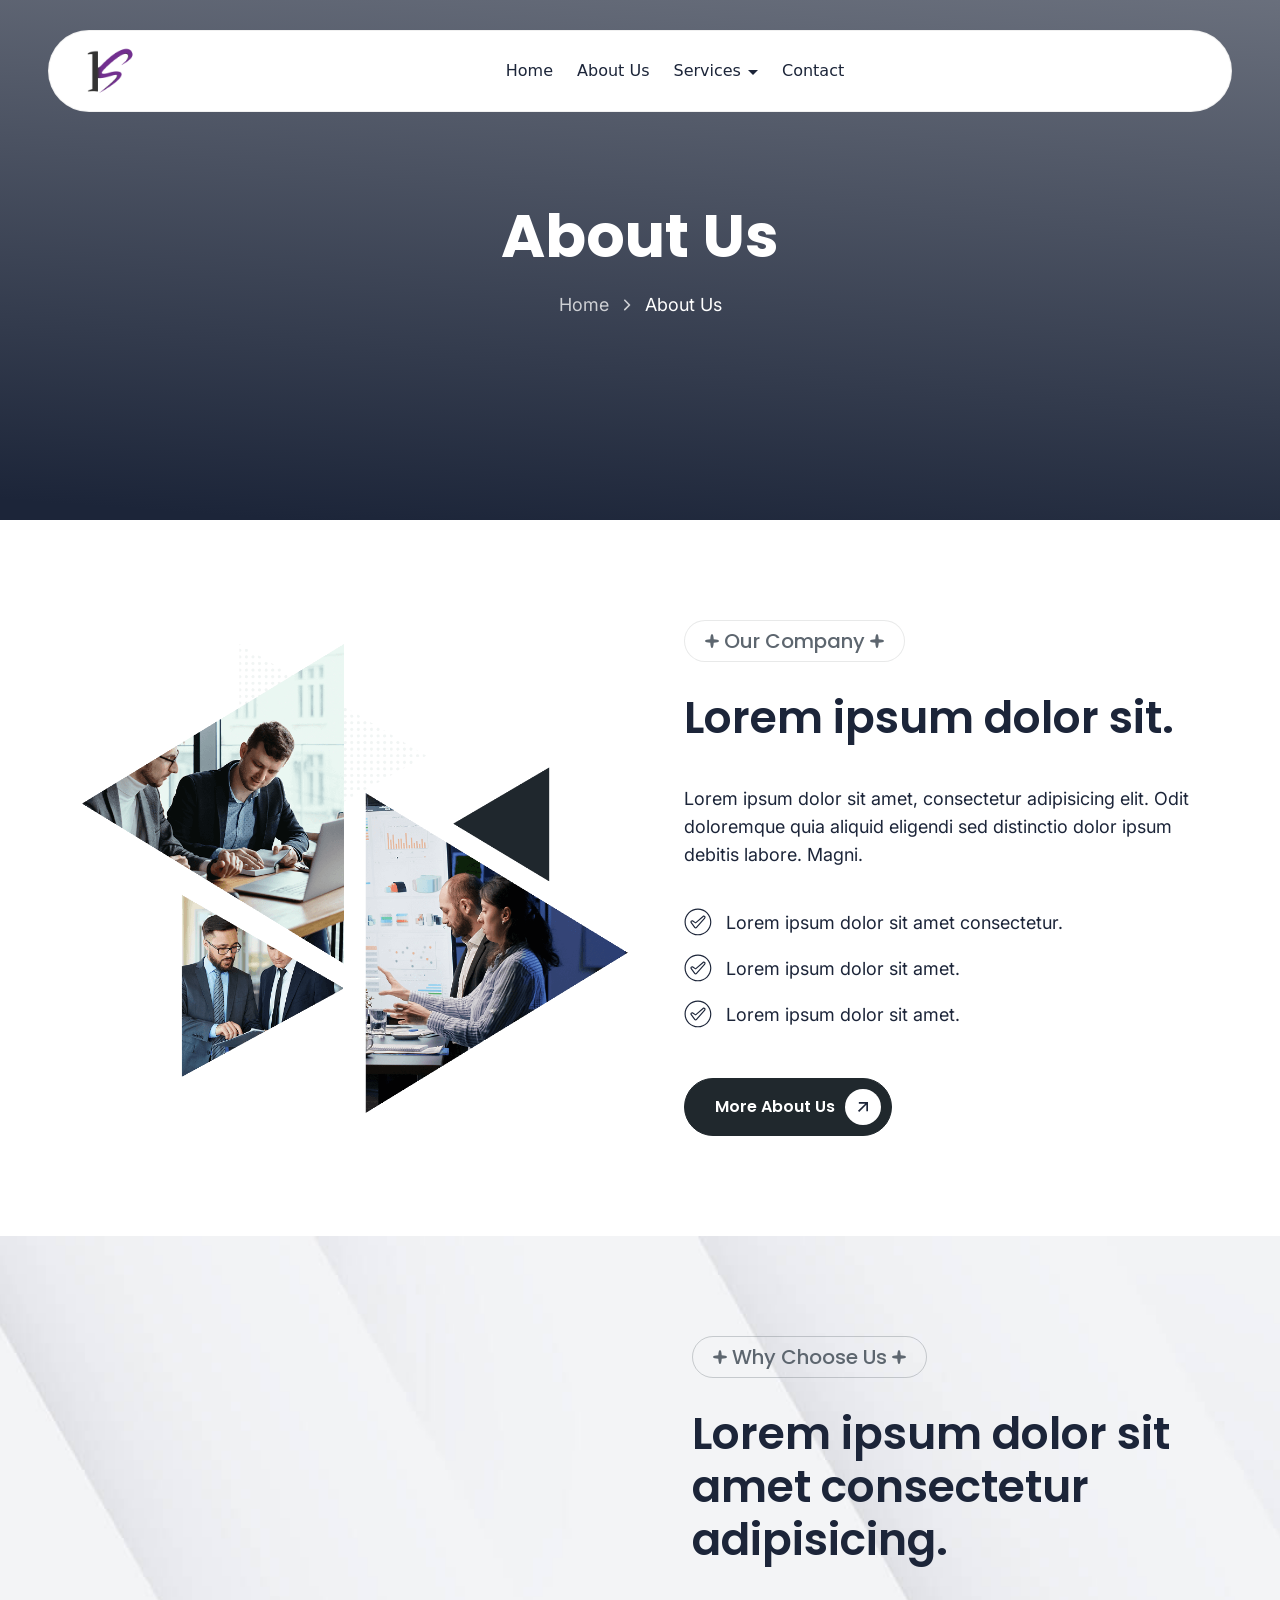
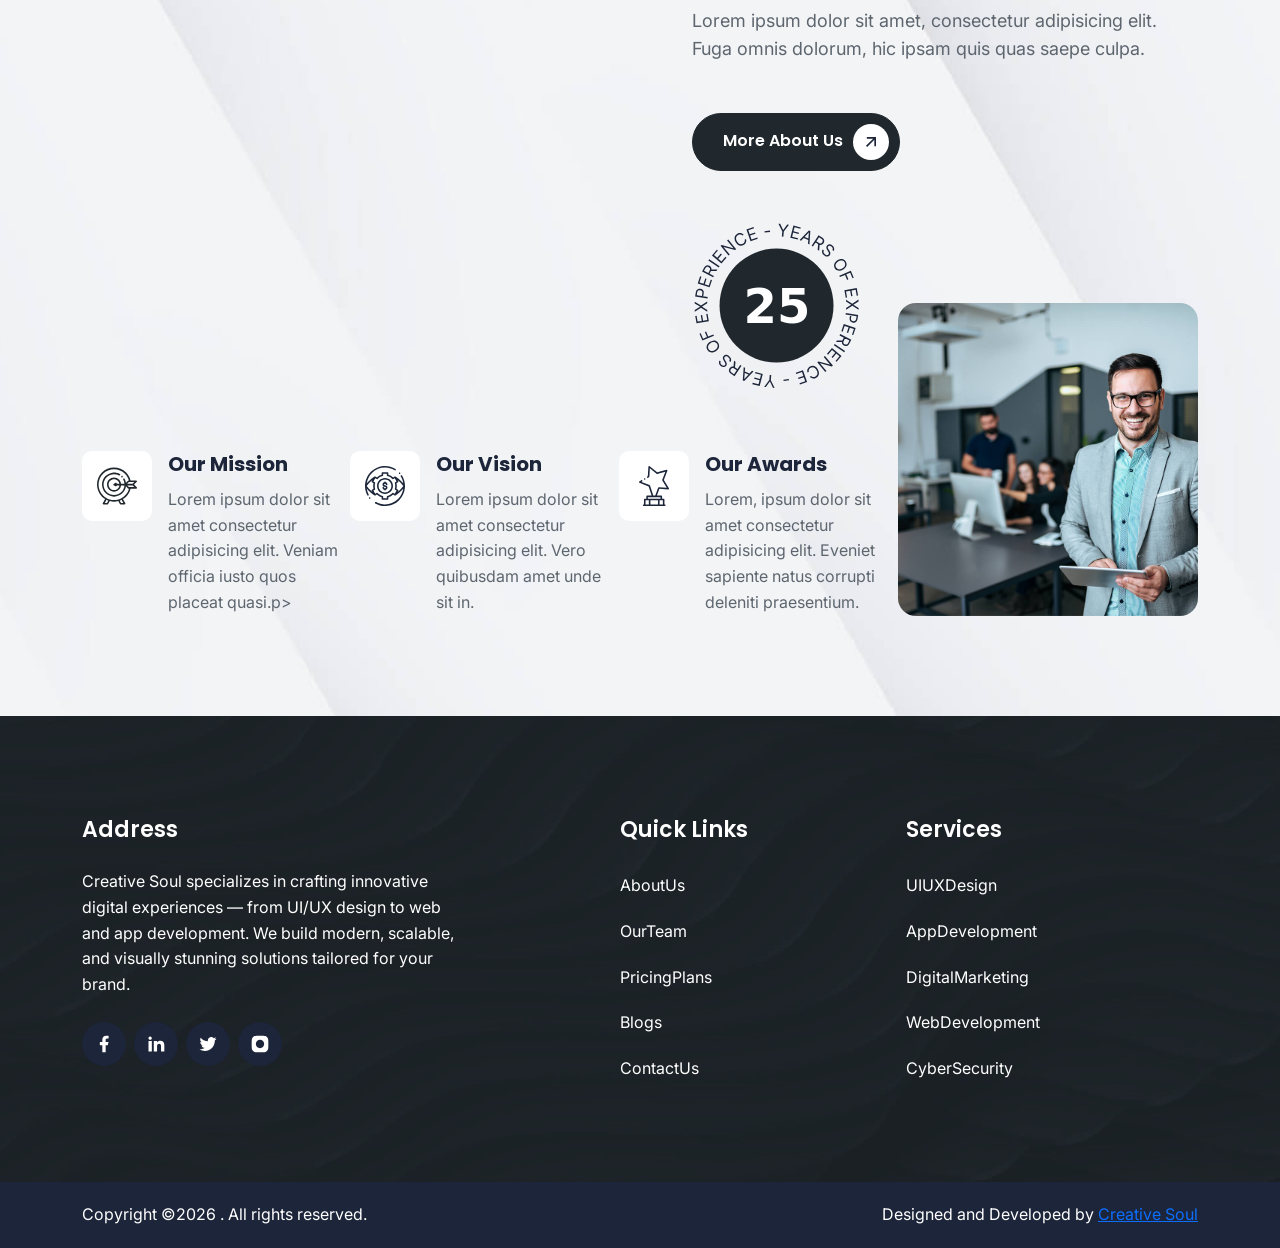
==== about.html @ 35c5e878 "first commit" ====
<!doctype html>
<html lang="en" class="no-js">
  
 <meta http-equiv="content-type" content="text/html;charset=utf-8" /> 
    <title>Consulo Creative Business Consulting Template</title>
    <link
      rel="shortcut icon"
      href="assets/img/favicon.png"
      type="image/x-icon"
    >

    <!-- meta tags -->
    <meta charset="utf-8">
     
    <meta
      name="viewport"
      content="width=device-width, initial-scale=1, shrink-to-fit=no"
   >
    

    <!-- fonts -->
    <link rel="preconnect" href="https://fonts.googleapis.com/">
    <link rel="preconnect" href="https://fonts.gstatic.com/" crossorigin>
    <link
      href="https://fonts.googleapis.com/css2?family=Inter:ital,opsz,wght@0,14..32,100..900;1,14..32,100..900&amp;family=Poppins:ital,wght@0,100;0,200;0,300;0,400;0,500;0,600;0,700;0,800;0,900;1,100;1,200;1,300;1,400;1,500;1,600;1,700;1,800;1,900&amp;display=swap"
      rel="stylesheet"
   >

    <!-- all css -->
    <link rel="stylesheet" href="assets/css/tailwind/output.css">
    <link rel="stylesheet" href="assets/css/vendor.css">
    <style>
      :root {
        /* Typography */
        --font-body--family: "Inter", sans-serif;
        --font-body--style: normal;
        --font-body--weight: 400;

        --font-heading--family: "Poppins", sans-serif;
        --font-heading--style: normal;
        --font-heading--weight: 600;

        --font-button--family: "Poppins", sans-serif;
        --font-button--style: normal;
        --font-button--weight: 600;

        /* h1-h6 */
        --font-h1--size: 60px;
        --font-h2--size: 48px;
        --font-h3--size: 36px;
        --font-h4--size: 24px;
        --font-h5--size: 20px;
        --font-h6--size: 16px;

        /* header nav */
        --font-nav-main: 16px;

        /* Colors */
        --color-background: rgba(255, 255, 255, 1);
        --color-foreground: rgba(28, 37, 57, 1);
        --color-foreground-heading: rgba(28, 37, 57, 1);
        --color-foreground-subheading: rgba(93, 102, 111, 1);
        --color-background-subheading: rgba(255, 255, 255, 0.1);
        --color-border-subheading-bg: rgba(32, 40, 45, 0.1);
        --color-primary: rgba(28, 37, 57, 1);
        --color-primary-background: rgba(28, 37, 57, 1);
        --color-primary-hover: rgba(28, 37, 57, 1);
        --color-primary-background-hover: rgba(28, 37, 57, 1);
        --color-border: rgba(255, 255, 255, 0.3);
        --color-border-hover: rgba(93, 102, 111, 0.5);
        --color-shadow: rgba(0, 0, 0, 1);
        --color-overlay: rgba(28, 37, 57, 0.6);

        /* Buttons */
        --font-button-size: 16px;
        --font-button-size-mobile: 16px;
        --style-button-height: 56px;
        --style-button-height-mobile: 48px;
        --style-button-slim-height: 52px;
        --style-button-slim-height-mobile: 40px;
        --style-cta-underline-offset: 5px;
        --style-cta-underline-thickness: 1px;

        /* Colors - Primary Button */
        --color-primary-button-text: rgba(255, 255, 255, 1);
        --color-primary-button-background: rgba(32, 40, 45, 1);
        --color-primary-button-border: rgba(32, 40, 45, 1);
        --color-primary-button-icon: rgba(28, 37, 57, 1);
        --color-primary-button-icon-background: rgba(255, 255, 255, 1);

        --color-primary-button-hover-text: rgba(32, 40, 45, 1);
        --color-primary-button-hover-background: rgb(255, 255, 255, 1);
        --color-primary-button-hover-border: rgb(32, 40, 45, 1);
        --color-primary-button-hover-icon: rgba(255, 255, 255, 1);
        --color-primary-button-hover-icon-background: rgba(28, 37, 57, 1);

        /* Colors - Secondary Button */
        --color-secondary-button-text: rgba(32, 40, 45, 1);
        --color-secondary-button-background: rgba(255, 255, 255, 1);
        --color-secondary-button-border: rgba(255, 255, 255, 1);
        --color-secondary-button-icon: rgba(255, 255, 255, 1);
        --color-secondary-button-icon-background: rgba(32, 40, 45, 1);

        --color-secondary-button-hover-text: rgba(255, 255, 255, 1);
        --color-secondary-button-hover-background: rgba(32, 40, 45, 1);
        --color-secondary-button-hover-border: rgba(32, 40, 45, 1);
        --color-secondary-button-hover-icon: rgba(28, 37, 57, 1);
        --color-secondary-button-hover-icon-background: rgba(255, 255, 255, 1);

        /* Colors - Input */
        --color-input-background: rgba(255, 255, 255, 1);
        --color-input-text: rgba(93, 102, 111, 1);
        --color-input-border: rgba(93, 102, 111, 0.2);
        --color-input-hover-background: rgba(255, 255, 255, 1);
        --color-input-hover-text: rgba(93, 102, 111, 1);
        --color-input-hover-border: rgba(93, 102, 111, 0.2);

        /* Borders */
        --style-border-width-buttons-primary: 1px;
        --style-border-width-buttons-secondary: 1px;
        --style-border-radius-buttons-primary: 40px;
        --style-border-radius-buttons-secondary: 40px;

        --style-border-width-inputs: 1px;
        --style-border-radius-inputs: 8px;
        --style-border-width: 1px;

        /* Focus */
        --focus-outline-width: 1px;
        --focus-outline-offset: 3px;

        /* Pagination */
        --style-pagination-border-width: 1px;
        --pagination-item-foreground: rgba(28, 37, 57, 1);
        --pagination-item-background: rgba(242, 242, 242, 1);
        --pagination-item-border: rgba(242, 242, 242, 1);
        --pagination-item-active-foreground: rgba(255, 255, 255, 1);
        --pagination-item-active-background: rgba(28, 37, 57, 1);
        --pagination-item-active-border: rgba(28, 37, 57, 1);

        /* Swiper */
        --swiper-navigation-size: 16px;
        --swiper-navigation-color: rgba(255, 255, 255, 1);
        --swiper-navigation-background-color: transparent;
        --swiper-navigation-hover-color: rgba(255, 255, 255, 1);
        --swiper-navigation-hover-background-color: rgba(255, 255, 255, 0.15);
        --swiper-pagination-bullet-inactive-color: rgba(242, 242, 242);
        --swiper-pagination-color: rgba(28, 37, 57, 1);
        --swiper-pagination-bullet-inactive-opacity: 1;
      }

      @media (max-width: 767px) {
        :root {
          --font-h1--size: 48px;
          --font-h2--size: 40px;
          --font-h3--size: 28px;
          --font-h4--size: 20px;
          --font-h5--size: 18px;
        }
      }
    </style>
    <link rel="stylesheet" href="assets/css/style.css">
  </head>

  <body>
    <!-- Header 1 -->
    <sticky-header data-sticky-type="always">
    <header class="header-2 header-floating">
      <div class="container-fluid">
        <div class="header-grid">
          <a class="header-logo" href="index">
            <img src="assets/img/logo.png" alt="Logo"
              style="width: 70px; height: auto; max-height: 70px; object-fit: contain;">
          </a>
          <drawer-menu>
            <nav class="header-nav drawer-menu">
              <div class="lg:hidden header-nav-headings">

                <drawer-opener class="svg-wrapper menu-close" data-drawer=".drawer-menu">
                  <svg width="30px" height="30px" viewBox="0 0 24 24" fill="none" xmlns="http://www.w3.org/2000/svg">
                    <path
                      d="M8.00386 9.41816C7.61333 9.02763 7.61334 8.39447 8.00386 8.00395C8.39438 7.61342 9.02755 7.61342 9.41807 8.00395L12.0057 10.5916L14.5907 8.00657C14.9813 7.61605 15.6144 7.61605 16.0049 8.00657C16.3955 8.3971 16.3955 9.03026 16.0049 9.42079L13.4199 12.0058L16.0039 14.5897C16.3944 14.9803 16.3944 15.6134 16.0039 16.0039C15.6133 16.3945 14.9802 16.3945 14.5896 16.0039L12.0057 13.42L9.42097 16.0048C9.03045 16.3953 8.39728 16.3953 8.00676 16.0048C7.61624 15.6142 7.61624 14.9811 8.00676 14.5905L10.5915 12.0058L8.00386 9.41816Z"
                      fill="currentColor" />
                    <path fill-rule="evenodd" clip-rule="evenodd"
                      d="M23 12C23 18.0751 18.0751 23 12 23C5.92487 23 1 18.0751 1 12C1 5.92487 5.92487 1 12 1C18.0751 1 23 5.92487 23 12ZM3.00683 12C3.00683 16.9668 7.03321 20.9932 12 20.9932C16.9668 20.9932 20.9932 16.9668 20.9932 12C20.9932 7.03321 16.9668 3.00683 12 3.00683C7.03321 3.00683 3.00683 7.03321 3.00683 12Z"
                      fill="currentColor" />
                  </svg>
                </drawer-opener>
              </div>
              <ul class="header-menu list-unstyled">
                <li class="nav-item">
                  <a class="menu-link menu-link-main menu-accrodion" href="index">
                    Home
                  </a>
                </li>
                <li class="nav-item">
                  <a class="menu-link menu-link-main" href="about">
                    About Us
                  </a>
                </li>

                <li class="nav-item">
                  <a class="menu-link menu-link-main menu-accrodion" href="#">
                    Services
                    <svg width="10" height="5" viewBox="0 0 10 5" fill="none" xmlns="http://www.w3.org/2000/svg">
                      <path d="M5 5L0 0H10L5 5Z" fill="currentColor" />
                    </svg>
                  </a>
                  <div class="header-submenu menu-absolute submenu-color">
                    <ul class="list-unstyled">
                      <li class="nav-item">
                        <a class="menu-link" href="service-details">Service Detail</a>
                      </li>
                    </ul>
                  </div>
                </li>
                <li class="nav-item">
                  <a class="menu-link menu-link-main" href="contact">
                    Contact
                  </a>
                </li>
              </ul>
            </nav>
          </drawer-menu>
          <div class="header-actions flex items-center">
            <a href="contact" aria-label="contact us" class="button button--primary button--slim">
              Get in Touch
              <span class="svg-wrapper">
                <svg class="icon-20" width="20" height="20" viewBox="0 0 20 20" fill="none"
                  xmlns="http://www.w3.org/2000/svg">
                  <path
                    d="M13.3365 7.84518L6.16435 15.0173L4.98584 13.8388L12.158 6.66667H5.83652V5H15.0032V14.1667H13.3365V7.84518Z"
                    fill="currentColor"></path>
                </svg>
              </span>
            </a>
            <drawer-opener class="svg-wrapper menu-open lg:!hidden" data-drawer=".drawer-menu">
              <svg width="52" height="52" viewBox="0 0 52 52" fill="none" xmlns="http://www.w3.org/2000/svg">
                <circle cx="26" cy="26" r="25.5" fill="white" stroke="currentColor" />
                <path
                  d="M32.5 18.2857C32.5 17.5757 31.9179 17 31.2 17H14.3C13.5821 17 13 17.5757 13 18.2857C13 18.9958 13.5821 19.5714 14.3 19.5714H31.2C31.9179 19.5714 32.5 18.9957 32.5 18.2857ZM14.3 24.7143H37.7C38.4179 24.7143 39 25.29 39 26C39 26.7101 38.4179 27.2857 37.7 27.2857H14.3C13.5821 27.2857 13 26.7101 13 26C13 25.29 13.5821 24.7143 14.3 24.7143ZM14.3 32.4286H26C26.7179 32.4286 27.3 33.0042 27.3 33.7143C27.3 34.4243 26.7179 35 26 35H14.3C13.5821 35 13 34.4243 13 33.7143C13 33.0042 13.5821 32.4286 14.3 32.4286Z"
                  fill="currentColor" />
              </svg>
            </drawer-opener>
          </div>
        </div>
      </div>
    </header>
  </sticky-header>

    <!-- Main -->
    <main>
      <!-- Page Banner -->
      <div class="page-banner overlay">
        <picture class="media media-bg">
          <source
            media="(max-width: 575px)"
            srcset="assets/img/banner/page-banner-575.jpg"
         >
          <source
            media="(max-width: 991px)"
            srcset="assets/img/banner/page-banner-991.jpg"
         >
          <img
            src="assets/img/banner/page-banner.jpg"
            width="1920"
            height="520"
            loading="eager"
            alt="Page Banner Image"
         >
        </picture>
        <div class="page-banner-content">
          <div class="container text-center">
            <h1 class="heading text-80 fw-700" data-aos="fade-up">
              About Us
            </h1>
            <ul
              class="breadcrumb list-unstyled"
              data-aos="fade-up"
              data-aos-delay="100"
            >
              <li>
                <a
                  href="index-2.html"
                  class="text text-18"
                  aria-label="Home Page"
                >
                  Home
                </a>
              </li>
              <li>
                <svg
                  width="8"
                  height="12"
                  viewBox="0 0 8 12"
                  fill="none"
                  xmlns="http://www.w3.org/2000/svg"
                >
                  <path
                    fill-rule="evenodd"
                    clip-rule="evenodd"
                    d="M7.08929 5.40903C7.24552 5.5653 7.33328 5.77723 7.33328 5.9982C7.33328 6.21917 7.24552 6.43109 7.08929 6.58736L2.37512 11.3015C2.29825 11.3811 2.2063 11.4446 2.10463 11.4883C2.00296 11.532 1.89361 11.5549 1.78296 11.5559C1.67231 11.5569 1.56258 11.5358 1.46016 11.4939C1.35775 11.452 1.2647 11.3901 1.18646 11.3119C1.10822 11.2336 1.04634 11.1406 1.00444 11.0382C0.962537 10.9357 0.941453 10.826 0.942414 10.7154C0.943376 10.6047 0.966364 10.4954 1.01004 10.3937C1.05371 10.292 1.1172 10.2001 1.19679 10.1232L5.32179 5.9982L1.19679 1.8732C1.04499 1.71603 0.960996 1.50553 0.962894 1.28703C0.964793 1.06853 1.05243 0.859522 1.20694 0.705015C1.36145 0.550508 1.57046 0.462868 1.78896 0.460969C2.00745 0.45907 2.21795 0.543066 2.37512 0.694864L7.08929 5.40903Z"
                    fill="currentColor"
                  />
                </svg>
              </li>
              <li>
                <a role="link" aria-disabled="true" class="text text-18 active">
                  About Us
                </a>
              </li>
            </ul>
          </div>
        </div>
      </div>

      <!-- Image Text -->
      <div class="image-text mt-100">
        <div class="container">
          <div class="grid lg:grid-cols-2 lg:gap-1 items-center">
            <div class="lg:col-span-1 col-span-2">
              <div class="media-wrap" data-aos="zoom-in-up">
                <img
                  src="assets/img/image-text/img1.png"
                  width="992"
                  height="863"
                  loading="lazy"
                  alt="Image"
               >
              </div>
            </div>
            <div class="lg:col-span-1 col-span-2">
              <div class="content section-headings">
                <div
                  class="subheading text-20 subheading-bg"
                  data-aos="fade-up"
                >
                  <svg
                    class="icon icon-14"
                    xmlns="http://www.w3.org/2000/svg"
                    width="14"
                    height="14"
                    viewBox="0 0 14 14"
                    fill="none"
                  >
                    <g clip-path="url(#clip0_9088_4143)">
                      <path
                        d="M8.71401 5.28599C11.7514 5.4205 14 5.9412 14 7C14 8.0588 11.7514 8.5795 8.71401 8.71401C8.5795 11.7514 8.0588 14 7 14C5.9412 14 5.4205 11.7514 5.28599 8.71401C2.2486 8.5795 -1.33117e-07 8.0588 0 7C4.62818e-08 5.94119 2.2486 5.4205 5.28599 5.28599C5.4205 2.2486 5.9412 0 7 0C8.0588 0 8.5795 2.2486 8.71401 5.28599Z"
                        fill="CurrentColor"
                      />
                    </g>
                    <defs>
                      <clipPath>
                        <rect width="14" height="14" fill="CurrentColor" />
                      </clipPath>
                    </defs>
                  </svg>
                  <span>Our Company</span>
                  <svg
                    class="icon icon-14"
                    xmlns="http://www.w3.org/2000/svg"
                    width="14"
                    height="14"
                    viewBox="0 0 14 14"
                    fill="none"
                  >
                    <g clip-path="url(#clip0_9088_4143)">
                      <path
                        d="M8.71401 5.28599C11.7514 5.4205 14 5.9412 14 7C14 8.0588 11.7514 8.5795 8.71401 8.71401C8.5795 11.7514 8.0588 14 7 14C5.9412 14 5.4205 11.7514 5.28599 8.71401C2.2486 8.5795 -1.33117e-07 8.0588 0 7C4.62818e-08 5.94119 2.2486 5.4205 5.28599 5.28599C5.4205 2.2486 5.9412 0 7 0C8.0588 0 8.5795 2.2486 8.71401 5.28599Z"
                        fill="CurrentColor"
                      />
                    </g>
                    <defs>
                      <clipPath>
                        <rect width="14" height="14" fill="CurrentColor" />
                      </clipPath>
                    </defs>
                  </svg>
                </div>
                <h2 class="heading text-50" data-aos="fade-up">
                  Lorem ipsum dolor sit.
                </h2>
                <div class="text text-18" data-aos="fade-up">
                 Lorem ipsum dolor sit amet, consectetur adipisicing elit. Odit doloremque quia aliquid eligendi sed distinctio dolor ipsum debitis labore. Magni.
                </div>
                <ul class="text-lists list-unstyled">
                  <li class="text-item text text-18" data-aos="fade-up">
                    <svg
                      xmlns="http://www.w3.org/2000/svg"
                      width="28"
                      height="28"
                      viewBox="0 0 28 28"
                      fill="none"
                    >
                      <g clip-path="url(#clip0_9088_5324)">
                        <path
                          fill-rule="evenodd"
                          clip-rule="evenodd"
                          d="M8.81362 13.0268C8.34112 12.7113 7.70994 12.783 7.31911 13.196C6.92886 13.6084 6.89211 14.2431 7.23336 14.6975L10.7334 19.3642C10.9445 19.6453 11.2712 19.8168 11.6229 19.8303C11.9741 19.8431 12.313 19.6972 12.5446 19.4324L20.7113 10.0991C21.1144 9.63883 21.0928 8.94525 20.6623 8.51008C20.2318 8.07492 19.5388 8.04692 19.0739 8.44475L11.5786 14.8696L8.81362 13.0268Z"
                          fill="white"
                        />
                        <path
                          fill-rule="evenodd"
                          clip-rule="evenodd"
                          d="M13.9327 0.515625C6.52939 0.515625 0.519531 6.52549 0.519531 13.9288C0.519531 21.3321 6.52939 27.3419 13.9327 27.3419C21.336 27.3419 27.3458 21.3321 27.3458 13.9288C27.3458 6.52549 21.336 0.515625 13.9327 0.515625ZM13.9327 1.68166C20.6921 1.68166 26.1798 7.16938 26.1798 13.9288C26.1798 20.6882 20.6921 26.1759 13.9327 26.1759C7.17329 26.1759 1.68557 20.6882 1.68557 13.9288C1.68557 7.16938 7.17329 1.68166 13.9327 1.68166Z"
                          fill="CurrentColor"
                        />
                        <path
                          fill-rule="evenodd"
                          clip-rule="evenodd"
                          d="M9.13872 12.5389C8.42939 12.0658 7.48265 12.1731 6.89698 12.792C6.31073 13.4115 6.25648 14.363 6.76806 15.0449L10.2681 19.7115C10.5848 20.1339 11.0748 20.3905 11.6021 20.4104C12.1295 20.4302 12.6376 20.2109 12.9852 19.8142L21.1519 10.4809C21.7562 9.78965 21.7241 8.74956 21.0784 8.0974C20.4326 7.44465 19.3926 7.40205 18.6961 7.99938L11.5356 14.1366L9.13872 12.5389ZM8.4918 13.5096L11.2562 15.3529C11.4738 15.4976 11.7608 15.4801 11.9597 15.3103L19.455 8.88547C19.6871 8.68597 20.0342 8.70055 20.2495 8.91814C20.4647 9.13514 20.4752 9.48222 20.274 9.71264L12.1073 19.046C11.9912 19.1778 11.8221 19.2513 11.6459 19.2443C11.4703 19.2379 11.307 19.1521 11.2014 19.0116L7.7014 14.3449C7.53106 14.1174 7.54913 13.8006 7.74455 13.5941C7.93938 13.3876 8.25497 13.3521 8.4918 13.5096Z"
                          fill="CurrentColor"
                        />
                      </g>
                      <defs>
                        <clipPath>
                          <rect width="28" height="28" fill="white" />
                        </clipPath>
                      </defs>
                    </svg>
                   Lorem ipsum dolor sit amet consectetur.
                  </li>
                  <li class="text-item text text-18" data-aos="fade-up">
                    <svg
                      xmlns="http://www.w3.org/2000/svg"
                      width="28"
                      height="28"
                      viewBox="0 0 28 28"
                      fill="none"
                    >
                      <g clip-path="url(#clip0_9088_5324)">
                        <path
                          fill-rule="evenodd"
                          clip-rule="evenodd"
                          d="M8.81362 13.0268C8.34112 12.7113 7.70994 12.783 7.31911 13.196C6.92886 13.6084 6.89211 14.2431 7.23336 14.6975L10.7334 19.3642C10.9445 19.6453 11.2712 19.8168 11.6229 19.8303C11.9741 19.8431 12.313 19.6972 12.5446 19.4324L20.7113 10.0991C21.1144 9.63883 21.0928 8.94525 20.6623 8.51008C20.2318 8.07492 19.5388 8.04692 19.0739 8.44475L11.5786 14.8696L8.81362 13.0268Z"
                          fill="white"
                        />
                        <path
                          fill-rule="evenodd"
                          clip-rule="evenodd"
                          d="M13.9327 0.515625C6.52939 0.515625 0.519531 6.52549 0.519531 13.9288C0.519531 21.3321 6.52939 27.3419 13.9327 27.3419C21.336 27.3419 27.3458 21.3321 27.3458 13.9288C27.3458 6.52549 21.336 0.515625 13.9327 0.515625ZM13.9327 1.68166C20.6921 1.68166 26.1798 7.16938 26.1798 13.9288C26.1798 20.6882 20.6921 26.1759 13.9327 26.1759C7.17329 26.1759 1.68557 20.6882 1.68557 13.9288C1.68557 7.16938 7.17329 1.68166 13.9327 1.68166Z"
                          fill="CurrentColor"
                        />
                        <path
                          fill-rule="evenodd"
                          clip-rule="evenodd"
                          d="M9.13872 12.5389C8.42939 12.0658 7.48265 12.1731 6.89698 12.792C6.31073 13.4115 6.25648 14.363 6.76806 15.0449L10.2681 19.7115C10.5848 20.1339 11.0748 20.3905 11.6021 20.4104C12.1295 20.4302 12.6376 20.2109 12.9852 19.8142L21.1519 10.4809C21.7562 9.78965 21.7241 8.74956 21.0784 8.0974C20.4326 7.44465 19.3926 7.40205 18.6961 7.99938L11.5356 14.1366L9.13872 12.5389ZM8.4918 13.5096L11.2562 15.3529C11.4738 15.4976 11.7608 15.4801 11.9597 15.3103L19.455 8.88547C19.6871 8.68597 20.0342 8.70055 20.2495 8.91814C20.4647 9.13514 20.4752 9.48222 20.274 9.71264L12.1073 19.046C11.9912 19.1778 11.8221 19.2513 11.6459 19.2443C11.4703 19.2379 11.307 19.1521 11.2014 19.0116L7.7014 14.3449C7.53106 14.1174 7.54913 13.8006 7.74455 13.5941C7.93938 13.3876 8.25497 13.3521 8.4918 13.5096Z"
                          fill="CurrentColor"
                        />
                      </g>
                      <defs>
                        <clipPath>
                          <rect width="28" height="28" fill="white" />
                        </clipPath>
                      </defs>
                    </svg>
                    Lorem ipsum dolor sit amet.
                  </li>
                  <li class="text-item text text-18" data-aos="fade-up">
                    <svg
                      xmlns="http://www.w3.org/2000/svg"
                      width="28"
                      height="28"
                      viewBox="0 0 28 28"
                      fill="none"
                    >
                      <g clip-path="url(#clip0_9088_5324)">
                        <path
                          fill-rule="evenodd"
                          clip-rule="evenodd"
                          d="M8.81362 13.0268C8.34112 12.7113 7.70994 12.783 7.31911 13.196C6.92886 13.6084 6.89211 14.2431 7.23336 14.6975L10.7334 19.3642C10.9445 19.6453 11.2712 19.8168 11.6229 19.8303C11.9741 19.8431 12.313 19.6972 12.5446 19.4324L20.7113 10.0991C21.1144 9.63883 21.0928 8.94525 20.6623 8.51008C20.2318 8.07492 19.5388 8.04692 19.0739 8.44475L11.5786 14.8696L8.81362 13.0268Z"
                          fill="white"
                        />
                        <path
                          fill-rule="evenodd"
                          clip-rule="evenodd"
                          d="M13.9327 0.515625C6.52939 0.515625 0.519531 6.52549 0.519531 13.9288C0.519531 21.3321 6.52939 27.3419 13.9327 27.3419C21.336 27.3419 27.3458 21.3321 27.3458 13.9288C27.3458 6.52549 21.336 0.515625 13.9327 0.515625ZM13.9327 1.68166C20.6921 1.68166 26.1798 7.16938 26.1798 13.9288C26.1798 20.6882 20.6921 26.1759 13.9327 26.1759C7.17329 26.1759 1.68557 20.6882 1.68557 13.9288C1.68557 7.16938 7.17329 1.68166 13.9327 1.68166Z"
                          fill="CurrentColor"
                        />
                        <path
                          fill-rule="evenodd"
                          clip-rule="evenodd"
                          d="M9.13872 12.5389C8.42939 12.0658 7.48265 12.1731 6.89698 12.792C6.31073 13.4115 6.25648 14.363 6.76806 15.0449L10.2681 19.7115C10.5848 20.1339 11.0748 20.3905 11.6021 20.4104C12.1295 20.4302 12.6376 20.2109 12.9852 19.8142L21.1519 10.4809C21.7562 9.78965 21.7241 8.74956 21.0784 8.0974C20.4326 7.44465 19.3926 7.40205 18.6961 7.99938L11.5356 14.1366L9.13872 12.5389ZM8.4918 13.5096L11.2562 15.3529C11.4738 15.4976 11.7608 15.4801 11.9597 15.3103L19.455 8.88547C19.6871 8.68597 20.0342 8.70055 20.2495 8.91814C20.4647 9.13514 20.4752 9.48222 20.274 9.71264L12.1073 19.046C11.9912 19.1778 11.8221 19.2513 11.6459 19.2443C11.4703 19.2379 11.307 19.1521 11.2014 19.0116L7.7014 14.3449C7.53106 14.1174 7.54913 13.8006 7.74455 13.5941C7.93938 13.3876 8.25497 13.3521 8.4918 13.5096Z"
                          fill="CurrentColor"
                        />
                      </g>
                      <defs>
                        <clipPath>
                          <rect width="28" height="28" fill="white" />
                        </clipPath>
                      </defs>
                    </svg>
                  Lorem ipsum dolor sit amet.
                  </li>
                </ul>
                <div class="buttons" data-aos="fade-up">
                  <a
                    href="about.html"
                    class="button button--primary"
                    aria-label="More About Us"
                  >
                    More About Us
                    <span class="svg-wrapper">
                      <svg
                        class="icon-20"
                        width="20"
                        height="20"
                        viewBox="0 0 20 20"
                        fill="none"
                        xmlns="http://www.w3.org/2000/svg"
                      >
                        <path
                          d="M13.3365 7.84518L6.16435 15.0173L4.98584 13.8388L12.158 6.66667H5.83652V5H15.0032V14.1667H13.3365V7.84518Z"
                          fill="CurrentColor"
                        />
                      </svg>
                    </span>
                  </a>
                </div>
              </div>
            </div>
          </div>
        </div>
      </div>

     

      <!-- Why Choose Us -->
      <div class="why-choose-us !bg-transparent mt-100 section-padding">
        <div class="media media-bg">
          <img
            src="assets/img/why-choose-us/bg.jpg"
            alt="choose us background image"
            width="1920"
            height="887"
            loading="lazy"
         >
        </div>
        <div class="container">
          <div class="choose-top">
            <div class="grid grid-cols-2 lg:gap-1">
              <div class="col-span-2 lg:col-span-1">
                <picture class="choose-media radius18" data-aos="fade-right">
                  <source
                    media="(max-width: 575px)"
                    srcset="assets/img/why-choose-us/575.jpg"
                 >
                  <img 
                    src="assets/img/why-choose-us/1.jpg" 
                    alt="choose us image"
                    width="1000"
                    height="742"
                    loading="lazy"
                  >
                </picture>
              </div>
              <div class="col-span-2 lg:col-span-1">
                <div class="choose-us-content section-headings">
                  <div
                    class="subheading text-20 subheading-bg"
                    data-aos="fade-up"
                  >
                    <svg
                      class="icon icon-14"
                      xmlns="http://www.w3.org/2000/svg"
                      width="14"
                      height="14"
                      viewBox="0 0 14 14"
                      fill="none"
                    >
                      <g clip-path="url(#clip0_9088_4143)">
                        <path
                          d="M8.71401 5.28599C11.7514 5.4205 14 5.9412 14 7C14 8.0588 11.7514 8.5795 8.71401 8.71401C8.5795 11.7514 8.0588 14 7 14C5.9412 14 5.4205 11.7514 5.28599 8.71401C2.2486 8.5795 -1.33117e-07 8.0588 0 7C4.62818e-08 5.94119 2.2486 5.4205 5.28599 5.28599C5.4205 2.2486 5.9412 0 7 0C8.0588 0 8.5795 2.2486 8.71401 5.28599Z"
                          fill="CurrentColor"
                        />
                      </g>
                      <defs>
                        <clipPath>
                          <rect width="14" height="14" fill="CurrentColor" />
                        </clipPath>
                      </defs>
                    </svg>
                    <span>Why Choose Us</span>
                    <svg
                      class="icon icon-14"
                      xmlns="http://www.w3.org/2000/svg"
                      width="14"
                      height="14"
                      viewBox="0 0 14 14"
                      fill="none"
                    >
                      <g clip-path="url(#clip0_9088_4143)">
                        <path
                          d="M8.71401 5.28599C11.7514 5.4205 14 5.9412 14 7C14 8.0588 11.7514 8.5795 8.71401 8.71401C8.5795 11.7514 8.0588 14 7 14C5.9412 14 5.4205 11.7514 5.28599 8.71401C2.2486 8.5795 -1.33117e-07 8.0588 0 7C4.62818e-08 5.94119 2.2486 5.4205 5.28599 5.28599C5.4205 2.2486 5.9412 0 7 0C8.0588 0 8.5795 2.2486 8.71401 5.28599Z"
                          fill="CurrentColor"
                        />
                      </g>
                      <defs>
                        <clipPath>
                          <rect width="14" height="14" fill="CurrentColor" />
                        </clipPath>
                      </defs>
                    </svg>
                  </div>
                  <h2 class="heading text-50" data-aos="fade-up">
                   Lorem ipsum dolor sit amet consectetur adipisicing.
                  </h2>
                  <p class="text text-18" data-aos="fade-up">
                   Lorem ipsum dolor sit amet, consectetur adipisicing elit. Fuga omnis dolorum, hic ipsam quis quas saepe culpa.
                  </p>
                  <div class="buttons" data-aos="fade-up">
                    <a
                      href="about.html"
                      class="button button--primary"
                      aria-label="More About Us"
                    >
                      More About Us
                      <span class="svg-wrapper">
                        <svg
                          class="icon-20"
                          width="20"
                          height="20"
                          viewBox="0 0 20 20"
                          fill="none"
                          xmlns="http://www.w3.org/2000/svg"
                        >
                          <path
                            d="M13.3365 7.84518L6.16435 15.0173L4.98584 13.8388L12.158 6.66667H5.83652V5H15.0032V14.1667H13.3365V7.84518Z"
                            fill="CurrentColor"
                          />
                        </svg>
                      </span>
                    </a>
                  </div>

                  <div class="choose-logo">
                    <div class="choose-rotating-logo svg-wrapper" data-aos="zoom-in-up">
                      <svg class="infinite-rotate" viewBox="0 0 179 179" fill="none" xmlns="http://www.w3.org/2000/svg">
                        <circle cx="89" cy="89" r="60" fill="#20282D"/>
                        <path d="M91.0124 2.86574L92.831 3.02346L95.9373 9.46067L96.0909 9.474L100.259 3.66768L102.078 3.8254L96.6704 11.1243L96.2017 16.5288L94.6136 16.3911L95.0823 10.9865L91.0124 2.86574Z" fill="#1C2539"/>
                        <path d="M103.538 17.5069L106.792 4.75175L114.49 6.71559L114.14 8.08577L107.987 6.51597L106.887 10.8258L112.642 12.2939L112.292 13.6641L106.538 12.196L105.432 16.5307L111.685 18.1259L111.335 19.4961L103.538 17.5069Z" fill="#1C2539"/>
                        <path d="M114.855 20.7268L113.326 20.0524L123.061 9.9592L124.566 10.6233L123.676 24.618L122.147 23.9435L123.02 12.2174L122.926 12.1759L114.855 20.7268ZM117.495 16.2712L123.658 18.9898L123.087 20.2836L116.924 17.565L117.495 16.2712Z" fill="#1C2539"/>
                        <path d="M125.988 26.0094L133.267 15.0416L136.973 17.5012C137.83 18.0699 138.436 18.6831 138.792 19.3407C139.15 19.9948 139.293 20.6631 139.22 21.3454C139.148 22.0277 138.898 22.692 138.469 23.3382C138.04 23.9844 137.527 24.4698 136.931 24.7942C136.335 25.1187 135.67 25.2425 134.934 25.1656C134.2 25.0851 133.409 24.7629 132.559 24.1989L129.56 22.2085L130.356 21.0089L133.312 22.9709C133.898 23.3595 134.426 23.5866 134.897 23.6522C135.371 23.7201 135.793 23.6503 136.162 23.4428C136.537 23.234 136.87 22.9101 137.162 22.4709C137.453 22.0318 137.626 21.5935 137.68 21.156C137.734 20.7186 137.639 20.2909 137.397 19.8731C137.157 19.4517 136.741 19.0443 136.149 18.6509L133.814 17.1012L127.316 26.8909L125.988 26.0094ZM134.421 24.5088L133.85 31.2272L132.308 30.2035L132.921 23.5136L134.421 24.5088Z" fill="#1C2539"/>
                        <path d="M147.828 30.569C148.215 30.0396 148.33 29.4563 148.174 28.8192C148.018 28.1821 147.648 27.5921 147.064 27.0492C146.637 26.6523 146.2 26.374 145.751 26.2143C145.306 26.0576 144.882 26.0168 144.478 26.092C144.078 26.1701 143.734 26.3629 143.448 26.6704C143.209 26.9277 143.064 27.2058 143.015 27.5047C142.971 27.8034 142.989 28.1044 143.07 28.4077C143.154 28.7079 143.266 28.9964 143.406 29.2733C143.549 29.5471 143.688 29.7907 143.823 30.0041L144.557 31.1783C144.747 31.4777 144.941 31.8284 145.141 32.2305C145.343 32.6356 145.493 33.0698 145.588 33.5333C145.69 33.9965 145.689 34.4696 145.585 34.9524C145.481 35.4352 145.219 35.9024 144.799 36.3542C144.314 36.875 143.74 37.2187 143.076 37.3851C142.415 37.5545 141.709 37.5209 140.957 37.2843C140.209 37.0505 139.465 36.5893 138.724 35.9005C138.034 35.2584 137.54 34.591 137.242 33.8983C136.947 33.2086 136.841 32.5302 136.923 31.8633C137.008 31.1992 137.277 30.5862 137.73 30.0241L138.935 31.1448C138.627 31.5379 138.47 31.953 138.461 32.3899C138.459 32.8266 138.568 33.2562 138.79 33.6787C139.017 34.101 139.322 34.4902 139.705 34.8463C140.151 35.2608 140.618 35.5607 141.106 35.7462C141.598 35.9286 142.069 35.9859 142.518 35.9181C142.97 35.8472 143.36 35.6361 143.687 35.2847C143.984 34.9647 144.137 34.6211 144.145 34.2539C144.153 33.8868 144.07 33.5047 143.895 33.1078C143.72 32.7109 143.506 32.3077 143.255 31.8984L142.384 30.4563C141.833 29.5394 141.524 28.6758 141.459 27.8656C141.393 27.0554 141.662 26.3256 142.266 25.6762C142.768 25.1365 143.352 24.8016 144.017 24.6715C144.689 24.5411 145.376 24.5952 146.079 24.8336C146.788 25.0717 147.45 25.4769 148.065 26.0489C148.686 26.6268 149.135 27.2519 149.411 27.9241C149.689 28.5932 149.792 29.2504 149.718 29.8959C149.648 30.5442 149.394 31.1189 148.957 31.6197L147.828 30.569Z" fill="#1C2539"/>
                        <path d="M159.334 51.1204C158.166 51.8712 157.021 52.3092 155.9 52.4344C154.778 52.5595 153.75 52.4028 152.816 51.9641C151.882 51.5254 151.111 50.8339 150.504 49.8895C149.897 48.9452 149.588 47.9571 149.576 46.9251C149.565 45.8932 149.849 44.893 150.428 43.9244C151.008 42.9558 151.882 42.0961 153.049 41.3453C154.217 40.5945 155.362 40.1565 156.484 40.0313C157.606 39.9062 158.634 40.0629 159.568 40.5016C160.502 40.9403 161.272 41.6318 161.879 42.5762C162.487 43.5205 162.796 44.5087 162.807 45.5406C162.819 46.5725 162.534 47.5727 161.955 48.5413C161.375 49.5099 160.502 50.3696 159.334 51.1204ZM158.5 49.8228C159.459 49.2064 160.165 48.5258 160.618 47.781C161.074 47.0397 161.296 46.288 161.285 45.5259C161.276 44.7675 161.056 44.053 160.625 43.3826C160.194 42.7122 159.634 42.2137 158.946 41.8873C158.259 41.5645 157.483 41.4547 156.617 41.558C155.754 41.6648 154.842 42.0265 153.884 42.6429C152.925 43.2593 152.218 43.9381 151.762 44.6794C151.309 45.4242 151.086 46.1759 151.095 46.9344C151.106 47.6965 151.327 48.4127 151.758 49.0831C152.189 49.7535 152.748 50.2502 153.434 50.573C154.123 50.8994 154.899 51.0092 155.763 50.9023C156.629 50.7991 157.541 50.4392 158.5 49.8228Z" fill="#1C2539"/>
                        <path d="M155.107 57.5428L167.242 52.4433L170.3 59.7201L168.996 60.2679L166.556 54.4607L162.456 56.1838L164.667 61.4458L163.363 61.9935L161.152 56.7315L155.724 59.0124L155.107 57.5428Z" fill="#1C2539"/>
                        <path d="M160.489 72.8657L173.457 70.6044L174.822 78.4308L173.429 78.6737L172.338 72.4177L167.956 73.1818L168.976 79.0325L167.583 79.2754L166.563 73.4247L162.156 74.1931L163.265 80.5505L161.872 80.7934L160.489 72.8657Z" fill="#1C2539"/>
                        <path d="M175.362 84.6501L169.918 88.0959L169.919 88.1988L175.428 91.5401L175.446 93.4169L168.825 89.3405L162.283 93.5424L162.265 91.6657L167.606 88.2208L167.605 88.118L162.199 84.7756L162.181 82.8989L168.803 87.0781L175.344 82.7733L175.362 84.6501Z" fill="#1C2539"/>
                        <path d="M161.98 96.7832L174.979 98.8608L174.277 103.253C174.114 104.273 173.797 105.077 173.325 105.665C172.857 106.259 172.287 106.662 171.615 106.876C170.943 107.09 170.224 107.135 169.458 107.013C168.692 106.891 168.021 106.623 167.445 106.21C166.868 105.801 166.445 105.243 166.176 104.536C165.912 103.83 165.86 102.971 166.022 101.96L166.525 98.8114L167.921 99.0346L167.426 102.132C167.315 102.83 167.346 103.41 167.519 103.872C167.693 104.333 167.969 104.692 168.349 104.948C168.733 105.209 169.185 105.381 169.705 105.464C170.226 105.548 170.707 105.525 171.149 105.396C171.589 105.271 171.96 105.013 172.261 104.623C172.567 104.234 172.776 103.686 172.889 102.979L173.331 100.212L161.729 98.3573L161.98 96.7832Z" fill="#1C2539"/>
                        <path d="M159.797 108.493L172.302 112.605L169.82 120.152L168.477 119.71L170.461 113.678L166.235 112.288L164.38 117.93L163.037 117.488L164.892 111.847L160.642 110.449L158.627 116.58L157.283 116.138L159.797 108.493Z" fill="#1C2539"/>
                        <path d="M156.054 119.067L167.747 125.113L165.704 129.064C165.232 129.978 164.688 130.647 164.073 131.072C163.462 131.498 162.813 131.713 162.127 131.715C161.441 131.717 160.753 131.54 160.064 131.184C159.375 130.828 158.837 130.371 158.45 129.814C158.063 129.256 157.867 128.608 157.864 127.868C157.864 127.13 158.099 126.308 158.567 125.402L160.221 122.205L161.499 122.867L159.87 126.018C159.547 126.642 159.379 127.192 159.364 127.667C159.348 128.146 159.463 128.558 159.71 128.902C159.958 129.252 160.316 129.549 160.784 129.791C161.253 130.033 161.707 130.157 162.148 130.163C162.589 130.169 163.003 130.029 163.393 129.743C163.785 129.459 164.145 129.001 164.472 128.369L165.759 125.88L155.322 120.483L156.054 119.067ZM158.461 127.287L151.721 127.448L152.571 125.804L159.288 125.688L158.461 127.287Z" fill="#1C2539"/>
                        <path d="M160.271 138.111L149.358 130.75L150.25 129.428L161.162 136.79L160.271 138.111Z" fill="#1C2539"/>
                        <path d="M147.367 133.662L157.4 142.183L152.257 148.239L151.179 147.323L155.29 142.483L151.9 139.604L148.056 144.13L146.978 143.215L150.822 138.688L147.413 135.792L143.235 140.711L142.157 139.795L147.367 133.662Z" fill="#1C2539"/>
                        <path d="M140.347 158.917L131.917 148.807L133.102 147.819L145.23 151.164L145.329 151.082L138.71 143.143L139.934 142.123L148.364 152.233L147.179 153.221L135.015 149.873L134.916 149.955L141.551 157.913L140.347 158.917Z" fill="#1C2539"/>
                        <path d="M124.04 163.892L125.434 163.119C125.739 163.475 126.079 163.747 126.453 163.936C126.824 164.128 127.212 164.245 127.619 164.289C128.024 164.339 128.432 164.319 128.842 164.229C129.253 164.138 129.649 163.987 130.031 163.775C130.728 163.389 131.262 162.863 131.633 162.197C132 161.533 132.16 160.766 132.113 159.895C132.063 159.026 131.761 158.093 131.209 157.097C130.656 156.1 130.025 155.35 129.315 154.847C128.601 154.346 127.866 154.075 127.108 154.034C126.347 153.996 125.618 154.169 124.921 154.556C124.538 154.768 124.2 155.024 123.906 155.324C123.612 155.624 123.378 155.957 123.203 156.323C123.027 156.695 122.922 157.089 122.888 157.505C122.853 157.926 122.904 158.359 123.041 158.802L121.647 159.575C121.426 158.928 121.325 158.295 121.345 157.677C121.365 157.059 121.49 156.472 121.722 155.917C121.955 155.367 122.282 154.865 122.702 154.411C123.118 153.96 123.617 153.574 124.198 153.252C125.18 152.707 126.186 152.463 127.216 152.519C128.247 152.575 129.226 152.924 130.155 153.565C131.084 154.206 131.885 155.134 132.558 156.349C133.231 157.563 133.593 158.734 133.645 159.861C133.697 160.989 133.474 162.004 132.975 162.908C132.476 163.811 131.736 164.535 130.754 165.08C130.173 165.402 129.581 165.62 128.978 165.733C128.371 165.849 127.771 165.859 127.178 165.761C126.587 165.667 126.024 165.465 125.489 165.154C124.956 164.847 124.473 164.426 124.04 163.892Z" fill="#1C2539"/>
                        <path d="M116.841 157.073L121.174 169.503L113.673 172.118L113.207 170.783L119.204 168.692L117.739 164.492L112.131 166.447L111.666 165.112L117.274 163.157L115.801 158.933L109.708 161.057L109.242 159.722L116.841 157.073Z" fill="#1C2539"/>
                        <path d="M96.4579 168.464L96.2783 167.061L101.991 166.33L102.17 167.732L96.4579 168.464Z" fill="#1C2539"/>
                        <path d="M87.014 175.72L85.1959 175.557L82.1083 169.11L81.9546 169.097L77.7697 174.891L75.9515 174.728L81.3799 167.445L81.8643 162.042L83.452 162.184L82.9676 167.587L87.014 175.72Z" fill="#1C2539"/>
                        <path d="M74.5301 161.039L71.2386 173.785L63.5465 171.798L63.9001 170.429L70.0488 172.017L71.161 167.711L65.4106 166.225L65.7641 164.856L71.5145 166.341L72.6331 162.01L66.3849 160.396L66.7385 159.027L74.5301 161.039Z" fill="#1C2539"/>
                        <path d="M63.2224 157.794L64.7494 158.473L54.9847 168.538L53.4812 167.869L54.4127 153.877L55.9397 154.556L55.0321 166.28L55.126 166.321L63.2224 157.794ZM60.5695 162.242L54.4144 159.505L54.9889 158.213L61.144 160.95L60.5695 162.242Z" fill="#1C2539"/>
                        <path d="M52.1075 152.473L44.7966 163.42L41.0978 160.95C40.2425 160.379 39.6381 159.764 39.2845 159.105C38.9285 158.45 38.7876 157.781 38.8619 157.099C38.9361 156.417 39.1886 155.753 39.6194 155.108C40.0501 154.463 40.564 153.98 41.1608 153.657C41.7577 153.334 42.4239 153.212 43.1595 153.291C43.8927 153.374 44.6834 153.698 45.5315 154.265L48.5247 156.264L47.7251 157.461L44.7746 155.491C44.1902 155.1 43.6627 154.872 43.1921 154.805C42.718 154.735 42.296 154.804 41.9263 155.011C41.5505 155.218 41.2163 155.541 40.9236 155.98C40.6309 156.418 40.457 156.856 40.402 157.293C40.3469 157.73 40.4399 158.158 40.6808 158.577C40.9193 158.999 41.3343 159.407 41.9259 159.802L44.2563 161.359L50.7819 151.588L52.1075 152.473ZM43.6706 153.95L44.2609 147.233L45.8003 148.261L45.1672 154.949L43.6706 153.95Z" fill="#1C2539"/>
                        <path d="M30.2801 147.854C29.8914 148.382 29.7743 148.965 29.9289 149.603C30.0835 150.241 30.4517 150.832 31.0337 151.376C31.4592 151.774 31.896 152.054 32.3439 152.215C32.7888 152.373 33.2131 152.415 33.6169 152.341C34.0175 152.264 34.3613 152.072 34.6482 151.765C34.8883 151.509 35.0337 151.231 35.0844 150.932C35.1291 150.634 35.1115 150.333 35.0317 150.029C34.9489 149.729 34.8378 149.44 34.6982 149.163C34.5557 148.888 34.4172 148.644 34.2828 148.431L33.5525 147.254C33.3637 146.954 33.1701 146.603 32.9718 146.2C32.7704 145.795 32.6225 145.36 32.5283 144.896C32.428 144.433 32.4305 143.96 32.5357 143.477C32.641 142.995 32.9044 142.528 33.326 142.078C33.812 141.558 34.3873 141.216 35.0518 141.052C35.7132 140.884 36.4192 140.92 37.1699 141.159C37.9175 141.395 38.6605 141.858 39.3989 142.549C40.0872 143.193 40.5794 143.862 40.8753 144.555C41.168 145.246 41.2724 145.925 41.1884 146.591C41.1014 147.255 40.8307 147.868 40.3763 148.428L39.1748 147.304C39.4832 146.912 39.6422 146.497 39.6519 146.06C39.6556 145.624 39.5474 145.194 39.3272 144.771C39.1009 144.348 38.7969 143.958 38.4152 143.6C37.9709 143.185 37.5046 142.883 37.0164 142.696C36.5252 142.513 36.0548 142.454 35.6053 142.52C35.1529 142.59 34.7627 142.8 34.4348 143.15C34.1362 143.47 33.9824 143.813 33.9733 144.18C33.9643 144.547 34.0467 144.929 34.2206 145.327C34.3945 145.724 34.6065 146.128 34.8566 146.538L35.7231 147.983C36.272 148.901 36.5781 149.766 36.6414 150.576C36.7047 151.386 36.4334 152.115 35.8273 152.763C35.3238 153.301 34.7391 153.634 34.0734 153.763C33.4016 153.891 32.7146 153.835 32.0123 153.595C31.3041 153.354 30.6433 152.947 30.03 152.374C29.4105 151.794 28.9637 151.168 28.6898 150.495C28.4128 149.825 28.3122 149.167 28.3878 148.522C28.4602 147.874 28.7155 147.3 29.1537 146.8L30.2801 147.854Z" fill="#1C2539"/>
                        <path d="M18.8337 127.265C20.0037 126.518 21.1497 126.083 22.2719 125.961C23.394 125.84 24.4214 125.999 25.3543 126.441C26.2871 126.882 27.0557 127.576 27.6601 128.522C28.2645 129.468 28.5709 130.457 28.5793 131.489C28.5876 132.521 28.3007 133.52 27.7184 134.487C27.1361 135.454 26.2599 136.311 25.0899 137.059C23.9199 137.806 22.7739 138.241 21.6518 138.363C20.5296 138.485 19.5022 138.325 18.5693 137.884C17.6365 137.442 16.8679 136.748 16.2635 135.802C15.6591 134.856 15.3527 133.867 15.3443 132.835C15.336 131.803 15.6229 130.804 16.2052 129.837C16.7876 128.87 17.6637 128.013 18.8337 127.265ZM19.6642 128.565C18.7036 129.179 17.9956 129.858 17.5401 130.601C17.0822 131.341 16.8578 132.092 16.8667 132.854C16.8733 133.613 17.0911 134.328 17.5202 135C17.9493 135.671 18.5077 136.171 19.1955 136.5C19.8809 136.825 20.6567 136.937 21.5229 136.836C22.3867 136.731 23.2989 136.372 24.2594 135.759C25.22 135.145 25.9292 134.468 26.387 133.728C26.8425 132.985 27.067 132.234 27.0604 131.475C27.0515 130.713 26.8325 129.996 26.4034 129.325C25.9744 128.653 25.4171 128.155 24.7316 127.83C24.0438 127.502 23.268 127.39 22.4042 127.494C21.5381 127.595 20.6247 127.952 19.6642 128.565Z" fill="#1C2539"/>
                        <path d="M23.0801 120.858L10.9296 125.922L7.89302 118.636L9.19825 118.092L11.6216 123.906L15.7271 122.195L13.5313 116.927L14.8365 116.383L17.0324 121.651L22.4669 119.386L23.0801 120.858Z" fill="#1C2539"/>
                        <path d="M17.7419 105.515L4.7675 107.739L3.42533 99.9085L4.81906 99.6696L5.89193 105.929L10.2759 105.177L9.2725 99.3236L10.6662 99.0847L11.6696 104.938L16.0789 104.183L14.9886 97.8221L16.3824 97.5832L17.7419 105.515Z" fill="#1C2539"/>
                        <path d="M2.90265 93.6862L8.3563 90.2562L8.35562 90.1534L2.85696 86.796L2.84451 84.9192L9.45363 89.0148L16.0079 84.8319L16.0203 86.7087L10.6695 90.138L10.6702 90.2409L16.066 93.5989L16.0784 95.4757L9.46864 91.2773L2.91509 95.563L2.90265 93.6862Z" fill="#1C2539"/>
                        <path d="M16.3197 81.5911L3.32711 79.4761L4.04175 75.0861C4.20767 74.0668 4.52728 73.2635 5.00057 72.6763C5.47032 72.0842 6.04153 71.6823 6.71419 71.4705C7.38685 71.2588 8.10594 71.2152 8.87146 71.3398C9.63698 71.4644 10.3072 71.7341 10.8822 72.149C11.4579 72.5597 11.8792 73.1188 12.146 73.8265C12.4087 74.5335 12.4577 75.3924 12.2931 76.4032L11.7809 79.5499L10.3852 79.3227L10.8892 76.2268C11.0028 75.5289 10.9735 74.9489 10.8013 74.4867C10.629 74.0245 10.3533 73.6649 9.97401 73.4078C9.5912 73.1458 9.13969 72.9724 8.61948 72.8877C8.09927 72.8031 7.6182 72.8246 7.17628 72.9524C6.73505 73.0759 6.36336 73.3323 6.06121 73.7216C5.75483 74.1102 5.54415 74.6577 5.42918 75.364L4.97891 78.13L16.5758 80.0178L16.3197 81.5911Z" fill="#1C2539"/>
                        <path d="M18.5367 69.8885L6.04378 65.7404L8.54725 58.2007L9.88927 58.6463L7.88811 64.6731L12.1094 66.0748L13.9809 60.4383L15.3229 60.8839L13.4514 66.5204L17.697 67.9301L19.7306 61.8056L21.0726 62.2512L18.5367 69.8885Z" fill="#1C2539"/>
                        <path d="M22.3105 59.3282L10.6352 53.2479L12.6897 49.3029C13.1648 48.3908 13.7105 47.7233 14.327 47.3003C14.9396 46.8753 15.589 46.6627 16.2751 46.6626C16.9613 46.6624 17.6483 46.8414 18.3362 47.1997C19.0241 47.5579 19.5608 48.0162 19.9465 48.5745C20.3321 49.1329 20.5255 49.782 20.5267 50.5218C20.5241 51.2596 20.2873 52.0808 19.8162 52.9853L18.1536 56.1778L16.8766 55.5128L18.5155 52.3659C18.8401 51.7426 19.0101 51.1935 19.0256 50.7184C19.0431 50.2395 18.9292 49.8275 18.6838 49.4823C18.4366 49.1313 18.0792 48.8341 17.6118 48.5907C17.1443 48.3472 16.6902 48.2218 16.2495 48.2146C15.8088 48.2073 15.3935 48.3461 15.0036 48.631C14.6099 48.9139 14.2487 49.3708 13.9202 50.0017L12.6257 52.4873L23.0468 57.9144L22.3105 59.3282ZM19.9278 51.1013L26.6688 50.9595L25.8138 52.6013L19.0965 52.6975L19.9278 51.1013Z" fill="#1C2539"/>
                        <path d="M18.149 40.2678L29.0404 47.661L28.1451 48.9798L17.2537 41.5866L18.149 40.2678Z" fill="#1C2539"/>
                        <path d="M31.0403 44.7591L21.0318 36.2085L26.1922 30.1683L27.2673 31.0868L23.1423 35.9151L26.5241 38.8042L30.3819 34.2887L31.457 35.2072L27.5992 39.7228L31.0005 42.6286L35.1923 37.7221L36.2674 38.6406L31.0403 44.7591Z" fill="#1C2539"/>
                        <path d="M38.1334 19.5286L46.5339 29.6633L45.3462 30.6478L33.2279 27.268L33.1289 27.3501L39.7246 35.3074L38.4974 36.3247L30.0969 26.1899L31.2845 25.2055L43.4391 28.5886L43.5381 28.5066L36.926 20.5294L38.1334 19.5286Z" fill="#1C2539"/>
                        <path d="M54.4548 14.602L53.0584 15.3707C52.7547 15.0145 52.4159 14.7412 52.0421 14.5508C51.672 14.3584 51.2837 14.2395 50.8772 14.1942C50.4725 14.1431 50.0647 14.1621 49.654 14.2513C49.2433 14.3404 48.8465 14.4904 48.4636 14.7012C47.7654 15.0855 47.23 15.6101 46.8574 16.275C46.4886 16.9379 46.3262 17.7047 46.3703 18.5756C46.4181 19.4444 46.7169 20.3781 47.2665 21.3766C47.8162 22.3751 48.4453 23.1269 49.1538 23.632C49.8661 24.135 50.6009 24.408 51.3582 24.4509C52.1193 24.4917 52.8489 24.3199 53.5471 23.9356C53.93 23.7248 54.2689 23.4697 54.5639 23.1704C54.8589 22.871 55.0941 22.5385 55.2695 22.173C55.4466 21.8016 55.5528 21.408 55.5881 20.9924C55.6251 20.5709 55.5754 20.1385 55.439 19.6951L56.8354 18.9264C57.0547 19.5736 57.1536 20.2064 57.1321 20.8248C57.1105 21.4432 56.9832 22.0294 56.75 22.5833C56.5148 23.1334 56.1866 23.6345 55.7653 24.0865C55.3478 24.5365 54.8481 24.9216 54.2662 25.2419C53.2827 25.7833 52.2758 26.0246 51.2456 25.9656C50.2153 25.9067 49.2367 25.5552 48.3098 24.9111C47.3829 24.2669 46.5847 23.3367 45.9152 22.1205C45.2456 20.9043 44.8866 19.7323 44.8381 18.6046C44.7896 17.4769 45.016 16.4621 45.5173 15.56C46.0186 14.658 46.761 13.9362 47.7445 13.3948C48.3263 13.0745 48.919 12.8583 49.5225 12.7462C50.1298 12.632 50.7297 12.6245 51.3224 12.7238C51.9131 12.8193 52.4754 13.0234 53.0094 13.3359C53.5414 13.6447 54.0232 14.0668 54.4548 14.602Z" fill="#1C2539"/>
                        <path d="M61.633 21.4391L57.3359 8.99657L64.8452 6.40322L65.3068 7.73982L59.3042 9.81282L60.7562 14.017L66.3699 12.0783L66.8315 13.4149L61.2178 15.3536L62.6781 19.5822L68.7779 17.4756L69.2395 18.8122L61.633 21.4391Z" fill="#1C2539"/>
                        <path d="M82.0487 10.1068L82.2242 11.5099L76.5097 12.2248L76.3342 10.8216L82.0487 10.1068Z" fill="#1C2539"/>
                      </svg>
                      <span class="text-abs">25</span>
                    </div>
                  </div>
                </div>
              </div>
            </div>
          </div>

          <div class="choose-bottom">
            <div class="choose-bottom-cards">
              <div class="grid grid-cols-12 gap-1">
                <div class="col-span-12 lg:col-span-6 xl:col-span-4" data-aos="fade-up">
                  <div class="card-icon-text card-icon-text-horizontal">
                    <div class="svg-wrapper">
                      <svg viewBox="0 0 70 70" fill="none" xmlns="http://www.w3.org/2000/svg">
                        <rect width="70" height="70" rx="10" fill="white"/>
                        <g clip-path="url(#clip0_9088_8914)">
                        <path d="M39.4445 26.2037C39.5971 26.3562 39.797 26.4325 39.9969 26.4325C40.1969 26.4325 40.3969 26.3562 40.5494 26.2037C40.8544 25.8986 40.8544 25.4039 40.5494 25.0987L40.5388 25.0882C40.2337 24.7831 39.739 24.7831 39.4339 25.0882C39.1288 25.3933 39.1288 25.8879 39.4339 26.1931L39.4445 26.2037Z" fill="#20282D"/>
                        <path d="M52.0481 33.5938L54.7712 30.8707C54.9946 30.6473 55.0614 30.3112 54.9405 30.0193C54.8195 29.7273 54.5347 29.537 54.2187 29.537H48.5741C47.8363 26.5167 46.2877 23.7646 44.0741 21.5509C40.8574 18.3341 36.5805 16.5625 32.0313 16.5625C27.482 16.5625 23.2051 18.3341 19.9884 21.5509C16.7716 24.7677 15 29.0445 15 33.5938C15 38.143 16.7716 42.4199 19.9884 45.6366C20.9449 46.5932 21.9958 47.4209 23.1191 48.1132L20.7655 52.2714C20.6286 52.5133 20.6305 52.8097 20.7705 53.0497C20.9104 53.2898 21.1673 53.4375 21.4453 53.4375H25.4688C25.7502 53.4375 26.01 53.2861 26.1487 53.0411L27.8129 50.1009C29.175 50.4464 30.5894 50.625 32.0313 50.625C33.4731 50.625 34.8875 50.4464 36.2496 50.1009L37.9138 53.0411C38.0525 53.2861 38.3123 53.4375 38.5938 53.4375H42.6172C42.8952 53.4375 43.1521 53.2898 43.2921 53.0498C43.4321 52.8097 43.434 52.5133 43.2971 52.2715L40.9434 48.1133C42.0668 47.4209 43.1177 46.5933 44.0742 45.6367C46.287 43.4239 47.8363 40.6706 48.5741 37.6505H54.2188C54.5347 37.6505 54.8196 37.4602 54.9406 37.1683C55.0615 36.8764 54.9946 36.5403 54.7713 36.3169L52.0481 33.5938ZM50.6196 32.8125H45.1673L46.8803 31.0995H52.3327L50.6196 32.8125ZM25.0132 51.875H22.7852L24.4857 48.8709C25.0693 49.1598 25.6684 49.4153 26.2814 49.6345L25.0132 51.875ZM41.2773 51.875H39.0493L37.7811 49.6345C38.3941 49.4153 38.9932 49.1598 39.5768 48.8709L41.2773 51.875ZM42.9693 44.5318C41.9373 45.5638 40.7846 46.4312 39.5438 47.1226C39.5285 47.13 39.5131 47.137 39.498 47.1455C39.4885 47.1509 39.4799 47.1571 39.4708 47.1628C38.519 47.6864 37.516 48.1068 36.4753 48.4173C36.4344 48.4254 36.3939 48.4374 36.354 48.4524C34.967 48.8538 33.5152 49.0625 32.0313 49.0625C30.5473 49.0625 29.0955 48.8538 27.7085 48.4525C27.6685 48.4375 27.628 48.4255 27.587 48.4173C26.5464 48.1069 25.5434 47.6865 24.5917 47.1629C24.5826 47.1572 24.574 47.151 24.5645 47.1456C24.5495 47.1371 24.5341 47.1301 24.5188 47.1227C23.278 46.4313 22.1253 45.5639 21.0933 44.5318C18.1716 41.6102 16.5625 37.7256 16.5625 33.5938C16.5625 29.4619 18.1716 25.5773 21.0932 22.6557C24.0148 19.7341 27.8994 18.125 32.0313 18.125C36.1631 18.125 40.0477 19.7341 42.9693 22.6557C44.8891 24.5755 46.2583 26.9404 46.9613 29.537H46.5568C46.3496 29.537 46.1509 29.6194 46.0044 29.7659L43.9309 31.8394C43.7216 30.419 43.2624 29.0379 42.569 27.7819C42.3605 27.4041 41.8852 27.2671 41.5074 27.4755C41.1297 27.6841 40.9926 28.1594 41.2011 28.5371C41.9427 29.8804 42.357 31.3409 42.4631 32.8126H39.0184C38.8445 31.2301 38.1452 29.7641 37.0031 28.622C35.6751 27.2939 33.9094 26.5625 32.0313 26.5625C30.1531 26.5625 28.3874 27.2939 27.0595 28.6219C25.7314 29.95 25 31.7156 25 33.5938C25 35.4719 25.7314 37.2376 27.0594 38.5655C28.3874 39.8936 30.1531 40.625 32.0313 40.625C33.9094 40.625 35.6751 39.8936 37.003 38.5656C38.1451 37.4236 38.8444 35.9576 39.0183 34.375H42.4596C42.2733 36.8172 41.2427 39.1872 39.4338 40.9963C37.4565 42.9736 34.8275 44.0625 32.0313 44.0625C29.235 44.0625 26.606 42.9736 24.6288 40.9963C22.6514 39.019 21.5625 36.3901 21.5625 33.5938C21.5625 30.7974 22.6514 28.1685 24.6288 26.1912C27.9086 22.9114 33.032 22.1847 37.088 24.424C37.4656 24.6324 37.9409 24.4954 38.1495 24.1177C38.358 23.7399 38.2209 23.2647 37.8432 23.0561C35.6053 21.8205 32.9702 21.3281 30.4236 21.6698C27.792 22.0228 25.406 23.2042 23.5239 25.0864C21.2515 27.3588 20 30.3801 20 33.5938C20 36.8074 21.2515 39.8288 23.5238 42.1011C25.7963 44.3735 28.8176 45.625 32.0313 45.625C35.2449 45.625 38.2663 44.3735 40.5386 42.1012C42.3851 40.2548 43.5565 37.9234 43.9336 35.351L46.0043 37.4217C46.1508 37.5682 46.3495 37.6505 46.5567 37.6505H46.9611C46.258 40.247 44.8883 42.6128 42.9693 44.5318ZM34.5828 32.1206C34.3671 31.7469 33.8893 31.6189 33.5156 31.8347L31.6406 32.9172C31.3989 33.0567 31.25 33.3146 31.25 33.5938C31.25 33.8729 31.3989 34.1308 31.6406 34.2703L33.5156 35.3528C33.6387 35.4238 33.773 35.4576 33.9055 35.4576C34.1755 35.4576 34.4381 35.3175 34.5828 35.0669C34.7096 34.8473 34.7169 34.5921 34.6262 34.375H37.4443C37.2788 35.5393 36.7446 36.6144 35.8982 37.4607C34.8653 38.4937 33.492 39.0625 32.0313 39.0625C30.5705 39.0625 29.1972 38.4937 28.1642 37.4607C27.1313 36.4278 26.5625 35.0545 26.5625 33.5938C26.5625 32.133 27.1313 30.7597 28.1643 29.7267C29.1972 28.6938 30.5705 28.125 32.0313 28.125C33.492 28.125 34.8653 28.6938 35.8983 29.7268C36.7446 30.5731 37.2788 31.6482 37.4444 32.8125H34.6263C34.7169 32.5953 34.7096 32.3402 34.5828 32.1206ZM46.8803 36.088L45.1673 34.375H50.6196L52.3327 36.088H46.8803Z" fill="#20282D"/>
                        </g>
                        <defs>
                        <clipPath id="clip0_9088_8914">
                        <rect width="40" height="40" fill="white" transform="translate(15 15)"/>
                        </clipPath>
                        </defs>
                      </svg>
                    </div>
                    <div class="content">
                      <h2 class="heading text-20 fw-700">Our Mission</h2>
                      <p class="text text-16">Lorem ipsum dolor sit amet consectetur adipisicing elit. Veniam officia iusto quos placeat quasi.p>
                    </div>
                  </div>
                </div>
                <div class="col-span-12 lg:col-span-6 xl:col-span-4" data-aos="fade-up" data-aos-delay="100">
                  <div class="card-icon-text card-icon-text-horizontal">
                    <div class="svg-wrapper">
                      <svg viewBox="0 0 70 70" fill="none" xmlns="http://www.w3.org/2000/svg">
                        <rect width="70" height="70" rx="10" fill="white"/>
                        <g clip-path="url(#clip0_9088_8924)">
                        <path d="M35 27.0312C30.606 27.0312 27.0312 30.606 27.0312 35C27.0312 39.394 30.606 42.9688 35 42.9688C39.394 42.9688 42.9688 39.394 42.9688 35C42.9688 30.606 39.394 27.0312 35 27.0312ZM35 41.4062C31.4676 41.4062 28.5938 38.5324 28.5938 35C28.5938 31.4676 31.4676 28.5938 35 28.5938C38.5324 28.5938 41.4062 31.4676 41.4062 35C41.4062 38.5324 38.5324 41.4062 35 41.4062Z" fill="#1C2539"/>
                        <path d="M34.9998 34.2784C34.4895 34.2784 34.0742 33.9339 34.0742 33.5105C34.0742 33.0872 34.4895 32.7427 34.9998 32.7427C35.5102 32.7427 35.9255 33.0872 35.9255 33.5105C35.9255 33.942 36.2753 34.2918 36.7067 34.2918C37.1381 34.2918 37.488 33.942 37.488 33.5105C37.488 32.4812 36.7714 31.6062 35.7811 31.2986V31.2578C35.7811 30.8263 35.4313 30.4766 34.9998 30.4766C34.5684 30.4766 34.2186 30.8263 34.2186 31.2578V31.2986C33.2284 31.6062 32.5117 32.4812 32.5117 33.5105C32.5117 34.7955 33.6279 35.8409 34.9998 35.8409C35.5102 35.8409 35.9255 36.1853 35.9255 36.6087C35.9255 37.032 35.5103 37.3765 34.9998 37.3765C34.4894 37.3765 34.0742 37.032 34.0742 36.6087C34.0742 36.1772 33.7244 35.8274 33.293 35.8274C32.8616 35.8274 32.5117 36.1772 32.5117 36.6087C32.5117 37.6384 33.2287 38.5136 34.2195 38.8209C34.2296 39.2436 34.5748 39.5833 34.9998 39.5833C35.4249 39.5833 35.77 39.2436 35.7802 38.8209C36.7709 38.5136 37.488 37.6384 37.488 36.6087C37.488 35.3237 36.3718 34.2784 34.9998 34.2784Z" fill="#1C2539"/>
                        <path d="M50.1774 21.7288L50.1619 21.7132C49.8567 21.4081 49.3622 21.4081 49.0569 21.7132C48.7519 22.0183 48.7519 22.5129 49.0569 22.8181L49.0726 22.8337C49.2251 22.9863 49.4251 23.0626 49.625 23.0626C49.8249 23.0626 50.0248 22.9863 50.1774 22.8337C50.4825 22.5287 50.4825 22.034 50.1774 21.7288Z" fill="#1C2539"/>
                        <path d="M20.2593 46.4008C20.1141 46.2554 19.9125 46.1719 19.707 46.1719C19.5016 46.1719 19.3 46.2555 19.1547 46.4008C19.0094 46.5461 18.9258 46.7477 18.9258 46.9531C18.9258 47.1586 19.0093 47.3602 19.1547 47.5055C19.3001 47.6508 19.5016 47.7344 19.707 47.7344C19.9125 47.7344 20.1141 47.6508 20.2593 47.5055C20.4046 47.3602 20.4883 47.1586 20.4883 46.9531C20.4883 46.7477 20.4047 46.5461 20.2593 46.4008Z" fill="#1C2539"/>
                        <path d="M54.9973 34.8982C54.9752 31.2386 53.9524 27.6184 52.0317 24.5065C51.8052 24.1393 51.3238 24.0253 50.9566 24.252C50.5894 24.4786 50.4755 24.9599 50.702 25.3271C52.0945 27.5834 52.9512 30.0347 53.2916 32.5243C52.997 32.1788 52.6552 31.7909 52.2684 31.372C50.785 29.7656 48.4005 27.4532 45.4647 25.5604C45.1936 25.3856 44.8552 25.4 44.6039 25.5696L43.1139 26.4299C41.7634 25.1499 40.1406 24.2121 38.364 23.6852V21.9129C38.364 21.4814 38.0141 21.1316 37.5827 21.1316H32.4172C31.9858 21.1316 31.6359 21.4814 31.6359 21.9129V23.6852C29.8593 24.212 28.2366 25.1498 26.886 26.4299L25.4788 25.6174C25.2237 25.3892 24.8388 25.3479 24.5366 25.5419C21.5888 27.4337 19.2089 29.7383 17.7315 31.3385C17.3441 31.7581 17.0035 32.1452 16.7109 32.4893C17.2448 28.6068 19.0252 24.8991 21.9627 21.9617C28.0354 15.889 37.3733 14.7928 44.6706 19.2961C45.0377 19.5226 45.5191 19.4087 45.7458 19.0415C45.9724 18.6743 45.8584 18.193 45.4912 17.9663C41.7249 15.6422 37.2141 14.6313 32.7907 15.1205C30.5803 15.3648 28.4446 15.9689 26.443 16.9161C24.3718 17.8962 22.4927 19.222 20.858 20.8567C17.781 23.9337 15.8268 27.8301 15.2064 32.1248C15.074 33.0413 15.007 33.9661 15.0037 34.8906C15.0001 34.927 15 34.9616 15 34.9988C15 35.0414 15.0001 35.0796 15.0047 35.1195C15.0291 38.3063 15.8087 41.4812 17.2852 44.2934C17.4249 44.5595 17.6966 44.7116 17.9776 44.7116C18.0999 44.7116 18.2241 44.6827 18.3401 44.6219C18.7221 44.4213 18.8691 43.949 18.6686 43.567C17.6452 41.618 16.998 39.5584 16.7116 37.477C17.0055 37.8216 17.3463 38.2084 17.7316 38.6257C19.215 40.2322 21.5995 42.5445 24.5353 44.4374C24.6663 44.5218 24.813 44.5621 24.9579 44.562C25.1048 44.562 25.2492 44.5194 25.3745 44.4406L26.8861 43.5678C28.2366 44.8479 29.8594 45.7856 31.636 46.3125V48.0848C31.636 48.5163 31.9859 48.866 32.4173 48.866H37.5828C38.0142 48.866 38.3641 48.5163 38.3641 48.0848V46.3125C40.1407 45.7856 41.7634 44.8479 43.114 43.5678L44.5187 44.3788C44.6638 44.5098 44.8514 44.5799 45.0422 44.5799C45.1866 44.5799 45.3328 44.5398 45.4634 44.456C48.4113 42.5642 50.7912 40.2596 52.2685 38.6593C52.6559 38.2397 52.9965 37.8526 53.2891 37.5085C52.7549 41.382 50.9807 45.0925 48.0372 48.0359C42.2243 53.8488 33.1612 55.1066 25.9976 51.0945C25.6213 50.8839 25.1452 51.018 24.9342 51.3945C24.7234 51.7709 24.8577 52.247 25.2341 52.4578C28.209 54.1239 31.6112 54.9964 35.0288 54.9964C35.892 54.9964 36.7563 54.9407 37.6149 54.8281C42.0122 54.2513 45.9983 52.2847 49.1422 49.1409C50.777 47.506 52.1028 45.6269 53.0829 43.5556C54.0301 41.5538 54.6341 39.4181 54.8784 37.2076C54.9565 36.5011 54.9959 35.7924 54.9982 35.0849C55 35.0564 55 35.0284 55 34.9988C55 34.9634 54.9999 34.931 54.9973 34.8982ZM16.7149 34.9893C17.4036 34.033 19.4798 31.4644 22.4433 29.0134L21.6993 30.302C21.5957 30.4814 21.5676 30.6946 21.6213 30.8948C21.6749 31.0949 21.8058 31.2656 21.9852 31.3692L23.5205 32.2556C23.307 33.1516 23.199 34.0716 23.199 34.9988C23.199 35.926 23.307 36.846 23.5205 37.7421L21.9852 38.6285C21.8058 38.7321 21.6748 38.9027 21.6213 39.1029C21.5676 39.3031 21.5957 39.5163 21.6993 39.6957L22.4101 40.9269C19.5066 38.5061 17.4269 35.9595 16.7149 34.9893ZM44.7553 42.7113L43.3766 41.9152C43.0644 41.7349 42.6688 41.792 42.42 42.0534C41.0534 43.4903 39.3176 44.4932 37.4003 44.9538C37.0491 45.0381 36.8016 45.3523 36.8016 45.7134V47.3035H33.1984V45.7134C33.1984 45.3523 32.9509 45.0381 32.5997 44.9538C30.6824 44.4932 28.9466 43.4904 27.58 42.0534C27.3312 41.792 26.9358 41.7348 26.6233 41.9152L25.2446 42.7113L23.443 39.5909L24.8198 38.7961C25.1323 38.6157 25.2805 38.2448 25.1786 37.8987C24.9018 36.9596 24.7615 35.984 24.7615 34.9988C24.7615 34.0137 24.9018 33.038 25.1786 32.099C25.2806 31.7529 25.1323 31.382 24.8198 31.2016L23.443 30.4067L25.2446 27.2864L26.6233 28.0824C26.9358 28.2629 27.3313 28.2058 27.58 27.9442C28.9466 26.5074 30.6824 25.5045 32.5997 25.0439C32.9509 24.9595 33.1984 24.6454 33.1984 24.2842V22.6941H36.8015V24.2842C36.8015 24.6454 37.0491 24.9595 37.4002 25.0439C39.3175 25.5045 41.0533 26.5073 42.4199 27.9442C42.6688 28.2057 43.0641 28.2629 43.3766 28.0824L44.7553 27.2864L46.5569 30.4067L45.1801 31.2016C44.8676 31.382 44.7194 31.7529 44.8213 32.099C45.0981 33.0381 45.2384 34.0137 45.2384 34.9988C45.2384 35.984 45.0981 36.9597 44.8213 37.8987C44.7193 38.2448 44.8676 38.6157 45.1801 38.7961L46.5569 39.5909L44.7553 42.7113ZM47.5565 40.9847L48.3007 39.6956C48.4043 39.5162 48.4324 39.303 48.3787 39.1028C48.3251 38.9027 48.1942 38.732 48.0148 38.6284L46.4795 37.742C46.693 36.8459 46.801 35.9259 46.801 34.9988C46.801 34.0716 46.693 33.1516 46.4795 32.2555L48.0148 31.3691C48.1942 31.2655 48.3252 31.0949 48.3787 30.8947C48.4324 30.6945 48.4043 30.4813 48.3007 30.3019L47.5899 29.0708C50.4934 31.4915 52.5731 34.0381 53.2852 35.0083C52.5964 35.9647 50.5202 38.5335 47.5565 40.9847Z" fill="#1C2539"/>
                        </g>
                        <defs>
                        <clipPath id="clip0_9088_8924">
                        <rect width="40" height="40" fill="white" transform="translate(15 15)"/>
                        </clipPath>
                        </defs>
                      </svg>
                    </div>
                    <div class="content">
                      <h2 class="heading text-20 fw-700">Our Vision</h2>
                      <p class="text text-16">Lorem ipsum dolor sit amet consectetur adipisicing elit. Vero quibusdam amet unde sit in.</p>
                    </div>
                  </div>
                </div>
                <div class="col-span-12 lg:col-span-6 xl:col-span-4" data-aos="fade-up" data-aos-delay="200">
                  <div class="card-icon-text card-icon-text-horizontal">
                    <div class="svg-wrapper">
                      <svg viewBox="0 0 70 70" fill="none" xmlns="http://www.w3.org/2000/svg">
                        <rect width="70" height="70" rx="10" fill="white"/>
                        <g clip-path="url(#clip0_9088_8945)">
                        <path d="M24.8815 28.0246C24.8815 27.5897 25.2341 27.237 25.6691 27.237C26.1041 27.237 26.4567 27.5896 26.4567 28.0246C26.4567 28.4596 26.1041 28.8122 25.6691 28.8122C25.2341 28.8122 24.8815 28.4595 24.8815 28.0246ZM49.1647 38.5557L40.3842 37.7579L37.9433 44.6052H42.2836C42.7185 44.6052 43.0711 44.9578 43.0711 45.3927V47.7551H44.6461C45.0809 47.7551 45.4336 48.1078 45.4336 48.5426V53.4251H45.8273C46.2622 53.4251 46.6148 53.7777 46.6148 54.2126C46.6148 54.6474 46.2622 55.0001 45.8273 55.0001H24.565C24.1302 55.0001 23.7775 54.6474 23.7775 54.2126C23.7775 53.7777 24.1302 53.4251 24.565 53.4251H24.9588V48.5426C24.9588 48.1078 25.3114 47.7551 25.7463 47.7551H27.3212V45.3927C27.3212 44.9578 27.6739 44.6052 28.1087 44.6052H32.6204L29.6215 35.4017L20.4558 31.7982C19.9565 31.6522 19.7029 30.8291 20.3306 30.3949L22.2395 29.216C22.2403 29.216 22.2411 29.216 22.2411 29.2151C23.1182 28.6749 23.9442 30.016 23.0671 30.5562L22.4971 30.9082L30.5437 34.0717C30.7626 34.1583 30.9311 34.3362 31.0043 34.5607L34.2773 44.6052H36.2716L39.1052 36.6538C39.225 36.3183 39.5628 36.1017 39.9187 36.134L47.755 36.8459L43.3191 29.5222C43.1947 29.3167 43.1719 29.06 43.2569 28.8348L46.362 20.6574L38.2295 22.9231C37.987 22.9901 37.7169 22.9342 37.5216 22.7751L30.865 17.3602L30.3499 25.6675C30.3342 25.9226 30.1956 26.1549 29.9782 26.2889L29.0977 26.833C28.2048 27.3844 27.3772 26.044 28.2701 25.4926L28.8032 25.1635L29.3876 15.734C29.4347 15.1529 30.1435 14.7566 30.6704 15.1718L38.1996 21.2961L47.44 18.7226C48.1288 18.5747 48.6165 19.1843 48.3874 19.7612L44.8657 29.0347L49.9096 37.364C50.2779 37.8709 49.8207 38.6024 49.1647 38.5557ZM29.8412 49.3301H26.5337V53.4251H29.8412V49.3301ZM38.9761 49.3301H31.4162V53.4251H38.9761V49.3301ZM40.5511 49.3301V53.4251H43.8586V49.3301H40.5511ZM41.4961 46.1802H28.8962V47.7551H41.4961V46.1802Z" fill="#1C2539"/>
                        </g>
                        <defs>
                        <clipPath id="clip0_9088_8945">
                        <rect width="40" height="40" fill="white" transform="translate(15 15)"/>
                        </clipPath>
                        </defs>
                      </svg>
                    </div>
                    <div class="content">
                      <h2 class="heading text-20 fw-700">Our Awards</h2>
                      <p class="text text-16">Lorem, ipsum dolor sit amet consectetur adipisicing elit. Eveniet sapiente natus corrupti deleniti praesentium.</p>
                    </div>
                  </div>
                </div>
              </div>
            </div>
            <div class="choose-media-absolute radius18" data-aos="fade-up" data-aos-delay="400">
              <img 
                src="assets/img/why-choose-us/2.jpg" 
                alt="choose image"
                width="800"
                height="834"
                loading="lazy"
              >
            </div>
          </div>
        </div>
      </div>
          
      
    </main>

    <!-- Footer -->
 <footer>
    <!-- Footer Main -->
    <div class="footer-main bg-contain" style="background-image: url(assets/img/footer/footer-bg-large.jpg)">
      <div class="footer-top">
        <div class="container">
          <div class="grid max-lg:grid-cols-12 md:max-lg:gap-x-6 footer-custom-row">

            <!-- Address / About Section -->
            <div class="max-md:col-span-12 max-lg:col-span-6">
              <div class="footer-widget footer-widget-brand" data-aos="fade-up" data-aos-anchor=".footer-top">
                <div class="widget-heading heading text-22">Address</div>
                <p class="text text-16">
                  Creative Soul specializes in crafting innovative digital experiences — from UI/UX design to web and
                  app development.
                  We build modern, scalable, and visually stunning solutions tailored for your brand.
                </p>

                <!-- Social Media Icons -->
                <ul class="social-icons list-unstyled mt-4" data-aos="fade-up" data-aos-anchor=".footer-top">
                  <li>
                    <a class="social-link text" href="#">
                      <svg width="10" height="18" viewBox="0 0 10 18" fill="none" xmlns="http://www.w3.org/2000/svg">
                        <path
                          d="M6.66634 10.2552H8.74967L9.58301 6.92188H6.66634V5.25521C6.66634 4.39739 6.66634 3.58854 8.33301 3.58854H9.58301V0.788625C9.31159 0.752583 8.28551 0.671875 7.20209 0.671875C4.94001 0.671875 3.33301 2.05259 3.33301 4.5883V6.92188H0.833008V10.2552H3.33301V17.3385H6.66634V10.2552Z"
                          fill="currentColor" />
                      </svg>
                      <span class="visually-hidden">Facebook</span>
                    </a>
                  </li>
                  <li>
                    <a class="social-link text" href="#">
                      <svg width="17" height="16" viewBox="0 0 17 16" fill="none" xmlns="http://www.w3.org/2000/svg">
                        <path
                          d="M3.78357 2.16742C3.78326 2.84601 3.37157 3.45666 2.74262 3.71142C2.11367 3.96619 1.39306 3.81419 0.920587 3.32711C0.448112 2.84001 0.318129 2.11511 0.59192 1.49421C0.86572 0.873305 1.48862 0.480397 2.1669 0.500755C3.0678 0.527797 3.78398 1.26612 3.78357 2.16742ZM3.83357 5.06742H0.500237V15.5007H3.83357V5.06742ZM9.10025 5.06742H5.78357V15.5007H9.06692V10.0257C9.06692 6.97573 13.0419 6.6924 13.0419 10.0257V15.5007H16.3336V8.8924C16.3336 3.75075 10.4503 3.94242 9.06692 6.4674L9.10025 5.06742Z"
                          fill="currentColor" />
                      </svg>
                      <span class="visually-hidden">LinkedIn</span>
                    </a>
                  </li>
                  <li>
                    <a class="social-link text" href="#">
                      <svg width="18" height="14" viewBox="0 0 18 14" fill="none" xmlns="http://www.w3.org/2000/svg">
                        <path
                          d="M17.5104 1.71289C16.8743 1.9943 16.1996 2.17914 15.5088 2.26127C16.2366 1.82561 16.7812 1.14026 17.0411 0.332886C16.3573 0.739186 15.6088 1.02515 14.8282 1.17835C14.1693 0.475394 13.2483 0.0770356 12.2848 0.0781272C10.3605 0.0781272 8.79975 1.63835 8.79975 3.56354C8.79975 3.83666 8.83109 4.10153 8.88967 4.35709C5.99206 4.21121 3.42506 2.82455 1.70565 0.715686C1.39608 1.24757 1.23338 1.85216 1.2342 2.46757C1.2342 3.67667 1.84967 4.74388 2.78458 5.36868C2.23115 5.35118 1.6899 5.20171 1.20599 4.93262C1.20545 4.94726 1.20545 4.9619 1.20545 4.97574C1.20545 6.66484 2.40683 8.07384 4.00166 8.39376C3.70234 8.47476 3.3936 8.51568 3.08352 8.51543C2.85831 8.51543 2.63976 8.49468 2.42733 8.45393C2.8711 9.83826 4.15739 10.8461 5.683 10.8738C4.44845 11.8427 2.92391 12.3683 1.35453 12.3661C1.07677 12.3663 0.799246 12.3499 0.523438 12.3171C2.1167 13.3413 3.97127 13.8849 5.86535 13.8829C12.2763 13.8829 15.7817 8.57243 15.7817 3.9671C15.7817 3.81643 15.778 3.66523 15.7713 3.51615C16.4536 3.02322 17.0425 2.41257 17.5104 1.71289Z"
                          fill="currentColor" />
                      </svg>
                      <span class="visually-hidden">Twitter</span>
                    </a>
                  </li>
                  <li>
                    <a class="social-link text" href="#">
                      <svg width="18" height="18" viewBox="0 0 18 18" fill="none" xmlns="http://www.w3.org/2000/svg">
                        <path
                          d="M9.85724 0.671875C10.7951 0.673425 11.2703 0.678392 11.681 0.690617L11.8427 0.6959C12.0296 0.702542 12.2139 0.710875 12.4362 0.721292C13.3229 0.762267 13.9278 0.902542 14.4591 1.10879C15.0083 1.3206 15.4722 1.60671 15.9354 2.06991C16.3979 2.5331 16.6841 2.99837 16.8966 3.54629C17.1021 4.07685 17.2424 4.68241 17.2841 5.56921C17.294 5.79143 17.302 5.97577 17.3086 6.16263L17.3138 6.32437C17.326 6.73499 17.3316 7.21032 17.3333 8.14818L17.334 8.76952C17.3341 8.84543 17.3341 8.92377 17.3341 9.0046L17.334 9.23968L17.3335 9.8611C17.3319 10.7989 17.327 11.2743 17.3147 11.6848L17.3094 11.8466C17.3028 12.0335 17.2945 12.2178 17.2841 12.44C17.2431 13.3268 17.1021 13.9317 16.8966 14.4629C16.6847 15.0123 16.3979 15.4762 15.9354 15.9393C15.4722 16.4018 15.0062 16.6879 14.4591 16.9004C13.9278 17.106 13.3229 17.2463 12.4362 17.2879C12.2139 17.2978 12.0296 17.3059 11.8427 17.3124L11.681 17.3177C11.2703 17.3299 10.7951 17.3354 9.85724 17.3373L9.23582 17.3379C9.1599 17.3379 9.08157 17.3379 9.00074 17.3379H8.76565L8.14424 17.3373C7.2064 17.3358 6.73109 17.3309 6.32046 17.3186L6.15873 17.3134C5.97185 17.3067 5.78752 17.2983 5.5653 17.2879C4.67849 17.247 4.07433 17.106 3.54239 16.9004C2.99377 16.6887 2.52919 16.4018 2.06599 15.9393C1.6028 15.4762 1.31739 15.0102 1.10489 14.4629C0.898636 13.9317 0.759052 13.3268 0.717386 12.44C0.707486 12.2178 0.69941 12.0335 0.692869 11.8466L0.687627 11.6848C0.675435 11.2743 0.669877 10.7989 0.668077 9.8611L0.667969 8.14818C0.669519 7.21032 0.674477 6.73499 0.686702 6.32437L0.691994 6.16263C0.698635 5.97577 0.706969 5.79143 0.717386 5.56921C0.758352 4.68171 0.898636 4.07754 1.10489 3.54629C1.31669 2.99768 1.6028 2.5331 2.06599 2.06991C2.52919 1.60671 2.99447 1.32129 3.54239 1.10879C4.07364 0.902542 4.6778 0.762958 5.5653 0.721292C5.78752 0.7114 5.97185 0.703325 6.15873 0.696783L6.32046 0.691542C6.73109 0.679342 7.2064 0.673783 8.14424 0.671983L9.85724 0.671875ZM9.00074 4.83796C6.6983 4.83796 4.83405 6.70423 4.83405 9.0046C4.83405 11.307 6.70033 13.1713 9.00074 13.1713C11.3032 13.1713 13.1674 11.305 13.1674 9.0046C13.1674 6.70221 11.3011 4.83796 9.00074 4.83796Z"
                          fill="currentColor" />
                      </svg>
                      <span class="visually-hidden">Instagram</span>
                    </a>
                  </li>
                </ul>
              </div>
            </div>

            <!-- Quick Links -->
            <div class="max-md:col-span-12 max-lg:col-span-3">
              <div class="footer-widget footer-widget-menu" data-aos="fade-up" data-aos-anchor=".footer-top">
                <div class="widget-heading heading text-22">Quick Links</div>
                <ul class="footer-menu list-unstyled">
                  <li><a href="#" class="text text-16 link">AboutUs</a></li>
                  <li><a href="#" class="text text-16 link">OurTeam</a></li>
                  <li><a href="#" class="text text-16 link">PricingPlans</a></li>
                  <li><a href="#" class="text text-16 link">Blogs</a></li>
                  <li><a href="#" class="text text-16 link">ContactUs</a></li>
                </ul>
              </div>
            </div>

            <!-- Services -->
            <div class="max-md:col-span-12 max-lg:col-span-3">
              <div class="footer-widget footer-widget-menu" data-aos="fade-up" data-aos-anchor=".footer-top">
                <div class="widget-heading heading text-22">Services</div>
                <ul class="footer-menu list-unstyled">
                  <li><a href="#" class="text text-16 link">UIUXDesign</a></li>
                  <li><a href="#" class="text text-16 link">AppDevelopment</a></li>
                  <li><a href="#" class="text text-16 link">DigitalMarketing</a></li>
                  <li><a href="#" class="text text-16 link">WebDevelopment</a></li>
                  <li><a href="#" class="text text-16 link">CyberSecurity</a></li>
                </ul>
              </div>
            </div>
          </div>

        </div>
      </div>
      <div class="footer-bottom">
        <div class="container">
          <div class="grid grid-cols-2 md:gap-1 footer-bottom-row">
            <div class="col-span-2 md:col-span-1">
              <div class="footer-copyright text text-16">
                Copyright ©<span class="current-year"></span> .
                All rights reserved.
              </div>
            </div>
            <div class="col-span-2 md:col-span-1">
              <ul class="footer-menu footer-policies list-unstyled">
                <li class="text text-16">
                  Designed and Developed by
                  <a href="https://creativesoul.in" target="_blank" rel="noopener noreferrer" class="hover:underline">
                    Creative Soul
                  </a>
                </li>
              </ul>
            </div>
          </div>
        </div>
      </div>
    </div>
  </footer>

    <!-- Modal and Drawer Overlay -->
    <drawer-opener id="drawer-overlay"></drawer-opener>
    
    <!-- Scroll to Top Button -->
    <scroll-top>
      <div class="scroll-to-top">
        <svg xmlns="http://www.w3.org/2000/svg" fill="none" viewBox="0 0 24 24" stroke-width="1.5" stroke="currentColor">
          <path stroke-linecap="round" stroke-linejoin="round" d="m4.5 15.75 7.5-7.5 7.5 7.5" />
        </svg>
      </div>
    </scroll-top>

    <!-- all js -->
    <script src="assets/js/vendor.js" defer></script>
    <script src="assets/js/main.js" defer></script>
  </body>

</html>
---- assets/css/tailwind/output.css ----
@layer properties;
@layer theme, base, components, utilities;
@layer theme {
  :root, :host {
    --font-sans: ui-sans-serif, system-ui, sans-serif, "Apple Color Emoji",
      "Segoe UI Emoji", "Segoe UI Symbol", "Noto Color Emoji";
    --font-mono: ui-monospace, SFMono-Regular, Menlo, Monaco, Consolas, "Liberation Mono",
      "Courier New", monospace;
    --color-black: #000;
    --color-white: #fff;
    --spacing: 1.5rem;
    --ease-in-out: cubic-bezier(0.4, 0, 0.2, 1);
    --default-transition-duration: 150ms;
    --default-transition-timing-function: cubic-bezier(0.4, 0, 0.2, 1);
    --default-font-family: var(--font-sans);
    --default-mono-font-family: var(--font-mono);
  }
}
@layer base {
  *, ::after, ::before, ::backdrop, ::file-selector-button {
    box-sizing: border-box;
    margin: 0;
    padding: 0;
    border: 0 solid;
  }
  html, :host {
    line-height: 1.5;
    -webkit-text-size-adjust: 100%;
    tab-size: 4;
    font-family: var(--default-font-family, ui-sans-serif, system-ui, sans-serif, "Apple Color Emoji", "Segoe UI Emoji", "Segoe UI Symbol", "Noto Color Emoji");
    font-feature-settings: var(--default-font-feature-settings, normal);
    font-variation-settings: var(--default-font-variation-settings, normal);
    -webkit-tap-highlight-color: transparent;
  }
  hr {
    height: 0;
    color: inherit;
    border-top-width: 1px;
  }
  abbr:where([title]) {
    -webkit-text-decoration: underline dotted;
    text-decoration: underline dotted;
  }
  h1, h2, h3, h4, h5, h6 {
    font-size: inherit;
    font-weight: inherit;
  }
  a {
    color: inherit;
    -webkit-text-decoration: inherit;
    text-decoration: inherit;
  }
  b, strong {
    font-weight: bolder;
  }
  code, kbd, samp, pre {
    font-family: var(--default-mono-font-family, ui-monospace, SFMono-Regular, Menlo, Monaco, Consolas, "Liberation Mono", "Courier New", monospace);
    font-feature-settings: var(--default-mono-font-feature-settings, normal);
    font-variation-settings: var(--default-mono-font-variation-settings, normal);
    font-size: 1em;
  }
  small {
    font-size: 80%;
  }
  sub, sup {
    font-size: 75%;
    line-height: 0;
    position: relative;
    vertical-align: baseline;
  }
  sub {
    bottom: -0.25em;
  }
  sup {
    top: -0.5em;
  }
  table {
    text-indent: 0;
    border-color: inherit;
    border-collapse: collapse;
  }
  :-moz-focusring {
    outline: auto;
  }
  progress {
    vertical-align: baseline;
  }
  summary {
    display: list-item;
  }
  ol, ul, menu {
    list-style: none;
  }
  img, svg, video, canvas, audio, iframe, embed, object {
    display: block;
    vertical-align: middle;
  }
  img, video {
    max-width: 100%;
    height: auto;
  }
  button, input, select, optgroup, textarea, ::file-selector-button {
    font: inherit;
    font-feature-settings: inherit;
    font-variation-settings: inherit;
    letter-spacing: inherit;
    color: inherit;
    border-radius: 0;
    background-color: transparent;
    opacity: 1;
  }
  :where(select:is([multiple], [size])) optgroup {
    font-weight: bolder;
  }
  :where(select:is([multiple], [size])) optgroup option {
    padding-inline-start: 20px;
  }
  ::file-selector-button {
    margin-inline-end: 4px;
  }
  ::placeholder {
    opacity: 1;
  }
  @supports (not (-webkit-appearance: -apple-pay-button))  or (contain-intrinsic-size: 1px) {
    ::placeholder {
      color: currentcolor;
      @supports (color: color-mix(in lab, red, red)) {
        color: color-mix(in oklab, currentcolor 50%, transparent);
      }
    }
  }
  textarea {
    resize: vertical;
  }
  ::-webkit-search-decoration {
    -webkit-appearance: none;
  }
  ::-webkit-date-and-time-value {
    min-height: 1lh;
    text-align: inherit;
  }
  ::-webkit-datetime-edit {
    display: inline-flex;
  }
  ::-webkit-datetime-edit-fields-wrapper {
    padding: 0;
  }
  ::-webkit-datetime-edit, ::-webkit-datetime-edit-year-field, ::-webkit-datetime-edit-month-field, ::-webkit-datetime-edit-day-field, ::-webkit-datetime-edit-hour-field, ::-webkit-datetime-edit-minute-field, ::-webkit-datetime-edit-second-field, ::-webkit-datetime-edit-millisecond-field, ::-webkit-datetime-edit-meridiem-field {
    padding-block: 0;
  }
  ::-webkit-calendar-picker-indicator {
    line-height: 1;
  }
  :-moz-ui-invalid {
    box-shadow: none;
  }
  button, input:where([type="button"], [type="reset"], [type="submit"]), ::file-selector-button {
    appearance: button;
  }
  ::-webkit-inner-spin-button, ::-webkit-outer-spin-button {
    height: auto;
  }
  [hidden]:where(:not([hidden="until-found"])) {
    display: none !important;
  }
}
@layer utilities {
  .collapse {
    visibility: collapse;
  }
  .invisible {
    visibility: hidden;
  }
  .visible {
    visibility: visible;
  }
  .absolute {
    position: absolute;
  }
  .fixed {
    position: fixed;
  }
  .relative {
    position: relative;
  }
  .static {
    position: static;
  }
  .sticky {
    position: sticky;
  }
  .start-0 {
    inset-inline-start: calc(var(--spacing) * 0);
  }
  .start-50 {
    inset-inline-start: calc(var(--spacing) * 50);
  }
  .start-100 {
    inset-inline-start: calc(var(--spacing) * 100);
  }
  .end-0 {
    inset-inline-end: calc(var(--spacing) * 0);
  }
  .end-50 {
    inset-inline-end: calc(var(--spacing) * 50);
  }
  .end-100 {
    inset-inline-end: calc(var(--spacing) * 100);
  }
  .top-0 {
    top: calc(var(--spacing) * 0);
  }
  .top-50 {
    top: calc(var(--spacing) * 50);
  }
  .top-100 {
    top: calc(var(--spacing) * 100);
  }
  .bottom-0 {
    bottom: calc(var(--spacing) * 0);
  }
  .bottom-50 {
    bottom: calc(var(--spacing) * 50);
  }
  .bottom-100 {
    bottom: calc(var(--spacing) * 100);
  }
  .z-0 {
    z-index: 0;
  }
  .z-1 {
    z-index: 1;
  }
  .z-2 {
    z-index: 2;
  }
  .z-3 {
    z-index: 3;
  }
  .order-0 {
    order: 0;
  }
  .order-1 {
    order: 1;
  }
  .order-2 {
    order: 2;
  }
  .order-3 {
    order: 3;
  }
  .order-4 {
    order: 4;
  }
  .order-5 {
    order: 5;
  }
  .order-first {
    order: -9999;
  }
  .order-last {
    order: 9999;
  }
  .col-1 {
    grid-column: 1;
  }
  .col-2 {
    grid-column: 2;
  }
  .col-3 {
    grid-column: 3;
  }
  .col-4 {
    grid-column: 4;
  }
  .col-5 {
    grid-column: 5;
  }
  .col-6 {
    grid-column: 6;
  }
  .col-7 {
    grid-column: 7;
  }
  .col-8 {
    grid-column: 8;
  }
  .col-9 {
    grid-column: 9;
  }
  .col-10 {
    grid-column: 10;
  }
  .col-11 {
    grid-column: 11;
  }
  .col-12 {
    grid-column: 12;
  }
  .col-auto {
    grid-column: auto;
  }
  .col-span-1 {
    grid-column: span 1 / span 1;
  }
  .col-span-2 {
    grid-column: span 2 / span 2;
  }
  .col-span-3 {
    grid-column: span 3 / span 3;
  }
  .col-span-12 {
    grid-column: span 12 / span 12;
  }
  .float-end {
    float: inline-end;
  }
  .float-none {
    float: none;
  }
  .float-start {
    float: inline-start;
  }
  .container {
    width: 100%;
    @media (width >= 576px) {
      max-width: 576px;
    }
    @media (width >= 768px) {
      max-width: 768px;
    }
    @media (width >= 992px) {
      max-width: 992px;
    }
    @media (width >= 1200px) {
      max-width: 1200px;
    }
    @media (width >= 1400px) {
      max-width: 1400px;
    }
  }
  .m-0 {
    margin: calc(var(--spacing) * 0);
  }
  .m-1 {
    margin: calc(var(--spacing) * 1);
  }
  .m-2 {
    margin: calc(var(--spacing) * 2);
  }
  .m-3 {
    margin: calc(var(--spacing) * 3);
  }
  .m-4 {
    margin: calc(var(--spacing) * 4);
  }
  .m-5 {
    margin: calc(var(--spacing) * 5);
  }
  .m-auto {
    margin: auto;
  }
  .mx-0 {
    margin-inline: calc(var(--spacing) * 0);
  }
  .mx-1 {
    margin-inline: calc(var(--spacing) * 1);
  }
  .mx-2 {
    margin-inline: calc(var(--spacing) * 2);
  }
  .mx-3 {
    margin-inline: calc(var(--spacing) * 3);
  }
  .mx-4 {
    margin-inline: calc(var(--spacing) * 4);
  }
  .mx-5 {
    margin-inline: calc(var(--spacing) * 5);
  }
  .mx-auto {
    margin-inline: auto;
  }
  .my-0 {
    margin-block: calc(var(--spacing) * 0);
  }
  .my-1 {
    margin-block: calc(var(--spacing) * 1);
  }
  .my-2 {
    margin-block: calc(var(--spacing) * 2);
  }
  .my-3 {
    margin-block: calc(var(--spacing) * 3);
  }
  .my-4 {
    margin-block: calc(var(--spacing) * 4);
  }
  .my-5 {
    margin-block: calc(var(--spacing) * 5);
  }
  .my-auto {
    margin-block: auto;
  }
  .ms-0 {
    margin-inline-start: calc(var(--spacing) * 0);
  }
  .ms-1 {
    margin-inline-start: calc(var(--spacing) * 1);
  }
  .ms-2 {
    margin-inline-start: calc(var(--spacing) * 2);
  }
  .ms-3 {
    margin-inline-start: calc(var(--spacing) * 3);
  }
  .ms-4 {
    margin-inline-start: calc(var(--spacing) * 4);
  }
  .ms-5 {
    margin-inline-start: calc(var(--spacing) * 5);
  }
  .ms-auto {
    margin-inline-start: auto;
  }
  .me-0 {
    margin-inline-end: calc(var(--spacing) * 0);
  }
  .me-1 {
    margin-inline-end: calc(var(--spacing) * 1);
  }
  .me-2 {
    margin-inline-end: calc(var(--spacing) * 2);
  }
  .me-3 {
    margin-inline-end: calc(var(--spacing) * 3);
  }
  .me-4 {
    margin-inline-end: calc(var(--spacing) * 4);
  }
  .me-5 {
    margin-inline-end: calc(var(--spacing) * 5);
  }
  .me-auto {
    margin-inline-end: auto;
  }
  .mt-0 {
    margin-top: calc(var(--spacing) * 0);
  }
  .mt-1 {
    margin-top: calc(var(--spacing) * 1);
  }
  .mt-2 {
    margin-top: calc(var(--spacing) * 2);
  }
  .mt-3 {
    margin-top: calc(var(--spacing) * 3);
  }
  .mt-4 {
    margin-top: calc(var(--spacing) * 4);
  }
  .mt-5 {
    margin-top: calc(var(--spacing) * 5);
  }
  .mt-100 {
    margin-top: calc(var(--spacing) * 100);
  }
  .mt-auto {
    margin-top: auto;
  }
  .mb-0 {
    margin-bottom: calc(var(--spacing) * 0);
  }
  .mb-1 {
    margin-bottom: calc(var(--spacing) * 1);
  }
  .mb-2 {
    margin-bottom: calc(var(--spacing) * 2);
  }
  .mb-3 {
    margin-bottom: calc(var(--spacing) * 3);
  }
  .mb-4 {
    margin-bottom: calc(var(--spacing) * 4);
  }
  .mb-5 {
    margin-bottom: calc(var(--spacing) * 5);
  }
  .mb-100 {
    margin-bottom: calc(var(--spacing) * 100);
  }
  .mb-auto {
    margin-bottom: auto;
  }
  .\!hidden {
    display: none !important;
  }
  .block {
    display: block;
  }
  .flex {
    display: flex;
  }
  .grid {
    display: grid;
  }
  .hidden {
    display: none;
  }
  .inline-flex {
    display: inline-flex;
  }
  .table {
    display: table;
  }
  .h-25 {
    height: calc(var(--spacing) * 25);
  }
  .h-50 {
    height: calc(var(--spacing) * 50);
  }
  .h-75 {
    height: calc(var(--spacing) * 75);
  }
  .h-100 {
    height: calc(var(--spacing) * 100);
  }
  .h-auto {
    height: auto;
  }
  .w-25 {
    width: calc(var(--spacing) * 25);
  }
  .w-50 {
    width: calc(var(--spacing) * 50);
  }
  .w-75 {
    width: calc(var(--spacing) * 75);
  }
  .w-100 {
    width: calc(var(--spacing) * 100);
  }
  .w-auto {
    width: auto;
  }
  .flex-shrink {
    flex-shrink: 1;
  }
  .flex-shrink-0 {
    flex-shrink: 0;
  }
  .flex-shrink-1 {
    flex-shrink: 1;
  }
  .flex-grow {
    flex-grow: 1;
  }
  .flex-grow-0 {
    flex-grow: 0;
  }
  .flex-grow-1 {
    flex-grow: 1;
  }
  .caption-top {
    caption-side: top;
  }
  .border-collapse {
    border-collapse: collapse;
  }
  .transform {
    transform: var(--tw-rotate-x,) var(--tw-rotate-y,) var(--tw-rotate-z,) var(--tw-skew-x,) var(--tw-skew-y,);
  }
  .resize {
    resize: both;
  }
  .grid-cols-2 {
    grid-template-columns: repeat(2, minmax(0, 1fr));
  }
  .grid-cols-3 {
    grid-template-columns: repeat(3, minmax(0, 1fr));
  }
  .grid-cols-12 {
    grid-template-columns: repeat(12, minmax(0, 1fr));
  }
  .flex-col {
    flex-direction: column;
  }
  .flex-row {
    flex-direction: row;
  }
  .flex-row-reverse {
    flex-direction: row-reverse;
  }
  .flex-nowrap {
    flex-wrap: nowrap;
  }
  .flex-wrap {
    flex-wrap: wrap;
  }
  .flex-wrap-reverse {
    flex-wrap: wrap-reverse;
  }
  .items-center {
    align-items: center;
  }
  .justify-between {
    justify-content: space-between;
  }
  .justify-center {
    justify-content: center;
  }
  .gap-0 {
    gap: calc(var(--spacing) * 0);
  }
  .gap-1 {
    gap: calc(var(--spacing) * 1);
  }
  .gap-2 {
    gap: calc(var(--spacing) * 2);
  }
  .gap-3 {
    gap: calc(var(--spacing) * 3);
  }
  .gap-4 {
    gap: calc(var(--spacing) * 4);
  }
  .gap-5 {
    gap: calc(var(--spacing) * 5);
  }
  .overflow-auto {
    overflow: auto;
  }
  .overflow-hidden {
    overflow: hidden;
  }
  .overflow-scroll {
    overflow: scroll;
  }
  .overflow-visible {
    overflow: visible;
  }
  .overflow-x-auto {
    overflow-x: auto;
  }
  .overflow-x-hidden {
    overflow-x: hidden;
  }
  .overflow-x-scroll {
    overflow-x: scroll;
  }
  .overflow-x-visible {
    overflow-x: visible;
  }
  .overflow-y-auto {
    overflow-y: auto;
  }
  .overflow-y-hidden {
    overflow-y: hidden;
  }
  .overflow-y-scroll {
    overflow-y: scroll;
  }
  .overflow-y-visible {
    overflow-y: visible;
  }
  .rounded {
    border-radius: 0.25rem;
  }
  .border {
    border-style: var(--tw-border-style);
    border-width: 1px;
  }
  .border-0 {
    border-style: var(--tw-border-style);
    border-width: 0px;
  }
  .border-1 {
    border-style: var(--tw-border-style);
    border-width: 1px;
  }
  .border-2 {
    border-style: var(--tw-border-style);
    border-width: 2px;
  }
  .border-3 {
    border-style: var(--tw-border-style);
    border-width: 3px;
  }
  .border-4 {
    border-style: var(--tw-border-style);
    border-width: 4px;
  }
  .border-5 {
    border-style: var(--tw-border-style);
    border-width: 5px;
  }
  .border-black {
    border-color: var(--color-black);
  }
  .border-white {
    border-color: var(--color-white);
  }
  .\!bg-transparent {
    background-color: transparent !important;
  }
  .bg-black {
    background-color: var(--color-black);
  }
  .bg-transparent {
    background-color: transparent;
  }
  .bg-white {
    background-color: var(--color-white);
  }
  .bg-contain {
    background-size: contain;
  }
  .bg-cover {
    background-size: cover;
  }
  .mask-repeat {
    mask-repeat: repeat;
  }
  .p-0 {
    padding: calc(var(--spacing) * 0);
  }
  .p-1 {
    padding: calc(var(--spacing) * 1);
  }
  .p-2 {
    padding: calc(var(--spacing) * 2);
  }
  .p-3 {
    padding: calc(var(--spacing) * 3);
  }
  .p-4 {
    padding: calc(var(--spacing) * 4);
  }
  .p-5 {
    padding: calc(var(--spacing) * 5);
  }
  .px-0 {
    padding-inline: calc(var(--spacing) * 0);
  }
  .px-1 {
    padding-inline: calc(var(--spacing) * 1);
  }
  .px-2 {
    padding-inline: calc(var(--spacing) * 2);
  }
  .px-3 {
    padding-inline: calc(var(--spacing) * 3);
  }
  .px-4 {
    padding-inline: calc(var(--spacing) * 4);
  }
  .px-5 {
    padding-inline: calc(var(--spacing) * 5);
  }
  .py-0 {
    padding-block: calc(var(--spacing) * 0);
  }
  .py-1 {
    padding-block: calc(var(--spacing) * 1);
  }
  .py-2 {
    padding-block: calc(var(--spacing) * 2);
  }
  .py-3 {
    padding-block: calc(var(--spacing) * 3);
  }
  .py-4 {
    padding-block: calc(var(--spacing) * 4);
  }
  .py-5 {
    padding-block: calc(var(--spacing) * 5);
  }
  .ps-0 {
    padding-inline-start: calc(var(--spacing) * 0);
  }
  .ps-1 {
    padding-inline-start: calc(var(--spacing) * 1);
  }
  .ps-2 {
    padding-inline-start: calc(var(--spacing) * 2);
  }
  .ps-3 {
    padding-inline-start: calc(var(--spacing) * 3);
  }
  .ps-4 {
    padding-inline-start: calc(var(--spacing) * 4);
  }
  .ps-5 {
    padding-inline-start: calc(var(--spacing) * 5);
  }
  .pe-0 {
    padding-inline-end: calc(var(--spacing) * 0);
  }
  .pe-1 {
    padding-inline-end: calc(var(--spacing) * 1);
  }
  .pe-2 {
    padding-inline-end: calc(var(--spacing) * 2);
  }
  .pe-3 {
    padding-inline-end: calc(var(--spacing) * 3);
  }
  .pe-4 {
    padding-inline-end: calc(var(--spacing) * 4);
  }
  .pe-5 {
    padding-inline-end: calc(var(--spacing) * 5);
  }
  .pt-0 {
    padding-top: calc(var(--spacing) * 0);
  }
  .pt-1 {
    padding-top: calc(var(--spacing) * 1);
  }
  .pt-2 {
    padding-top: calc(var(--spacing) * 2);
  }
  .pt-3 {
    padding-top: calc(var(--spacing) * 3);
  }
  .pt-4 {
    padding-top: calc(var(--spacing) * 4);
  }
  .pt-5 {
    padding-top: calc(var(--spacing) * 5);
  }
  .pb-0 {
    padding-bottom: calc(var(--spacing) * 0);
  }
  .pb-1 {
    padding-bottom: calc(var(--spacing) * 1);
  }
  .pb-2 {
    padding-bottom: calc(var(--spacing) * 2);
  }
  .pb-3 {
    padding-bottom: calc(var(--spacing) * 3);
  }
  .pb-4 {
    padding-bottom: calc(var(--spacing) * 4);
  }
  .pb-5 {
    padding-bottom: calc(var(--spacing) * 5);
  }
  .text-center {
    text-align: center;
  }
  .text-end {
    text-align: end;
  }
  .text-start {
    text-align: start;
  }
  .align-baseline {
    vertical-align: baseline;
  }
  .align-bottom {
    vertical-align: bottom;
  }
  .align-middle {
    vertical-align: middle;
  }
  .align-text-bottom {
    vertical-align: text-bottom;
  }
  .align-text-top {
    vertical-align: text-top;
  }
  .align-top {
    vertical-align: top;
  }
  .text-nowrap {
    text-wrap: nowrap;
  }
  .text-wrap {
    text-wrap: wrap;
  }
  .text-black {
    color: var(--color-black);
  }
  .text-white {
    color: var(--color-white);
  }
  .underline {
    text-decoration-line: underline;
  }
  .opacity-0 {
    opacity: 0%;
  }
  .opacity-25 {
    opacity: 25%;
  }
  .opacity-50 {
    opacity: 50%;
  }
  .opacity-75 {
    opacity: 75%;
  }
  .opacity-100 {
    opacity: 100%;
  }
  .shadow {
    --tw-shadow: 0 1px 3px 0 var(--tw-shadow-color, rgb(0 0 0 / 0.1)), 0 1px 2px -1px var(--tw-shadow-color, rgb(0 0 0 / 0.1));
    box-shadow: var(--tw-inset-shadow), var(--tw-inset-ring-shadow), var(--tw-ring-offset-shadow), var(--tw-ring-shadow), var(--tw-shadow);
  }
  .shadow-lg {
    --tw-shadow: 0 10px 15px -3px var(--tw-shadow-color, rgb(0 0 0 / 0.1)), 0 4px 6px -4px var(--tw-shadow-color, rgb(0 0 0 / 0.1));
    box-shadow: var(--tw-inset-shadow), var(--tw-inset-ring-shadow), var(--tw-ring-offset-shadow), var(--tw-ring-shadow), var(--tw-shadow);
  }
  .shadow-none {
    --tw-shadow: 0 0 #0000;
    box-shadow: var(--tw-inset-shadow), var(--tw-inset-ring-shadow), var(--tw-ring-offset-shadow), var(--tw-ring-shadow), var(--tw-shadow);
  }
  .shadow-sm {
    --tw-shadow: 0 1px 3px 0 var(--tw-shadow-color, rgb(0 0 0 / 0.1)), 0 1px 2px -1px var(--tw-shadow-color, rgb(0 0 0 / 0.1));
    box-shadow: var(--tw-inset-shadow), var(--tw-inset-ring-shadow), var(--tw-ring-offset-shadow), var(--tw-ring-shadow), var(--tw-shadow);
  }
  .outline {
    outline-style: var(--tw-outline-style);
    outline-width: 1px;
  }
  .blur {
    --tw-blur: blur(8px);
    filter: var(--tw-blur,) var(--tw-brightness,) var(--tw-contrast,) var(--tw-grayscale,) var(--tw-hue-rotate,) var(--tw-invert,) var(--tw-saturate,) var(--tw-sepia,) var(--tw-drop-shadow,);
  }
  .filter {
    filter: var(--tw-blur,) var(--tw-brightness,) var(--tw-contrast,) var(--tw-grayscale,) var(--tw-hue-rotate,) var(--tw-invert,) var(--tw-saturate,) var(--tw-sepia,) var(--tw-drop-shadow,);
  }
  .backdrop-filter {
    -webkit-backdrop-filter: var(--tw-backdrop-blur,) var(--tw-backdrop-brightness,) var(--tw-backdrop-contrast,) var(--tw-backdrop-grayscale,) var(--tw-backdrop-hue-rotate,) var(--tw-backdrop-invert,) var(--tw-backdrop-opacity,) var(--tw-backdrop-saturate,) var(--tw-backdrop-sepia,);
    backdrop-filter: var(--tw-backdrop-blur,) var(--tw-backdrop-brightness,) var(--tw-backdrop-contrast,) var(--tw-backdrop-grayscale,) var(--tw-backdrop-hue-rotate,) var(--tw-backdrop-invert,) var(--tw-backdrop-opacity,) var(--tw-backdrop-saturate,) var(--tw-backdrop-sepia,);
  }
  .transition {
    transition-property: color, background-color, border-color, outline-color, text-decoration-color, fill, stroke, --tw-gradient-from, --tw-gradient-via, --tw-gradient-to, opacity, box-shadow, transform, translate, scale, rotate, filter, -webkit-backdrop-filter, backdrop-filter, display, visibility, content-visibility, overlay, pointer-events;
    transition-timing-function: var(--tw-ease, var(--default-transition-timing-function));
    transition-duration: var(--tw-duration, var(--default-transition-duration));
  }
  .ease-in-out {
    --tw-ease: var(--ease-in-out);
    transition-timing-function: var(--ease-in-out);
  }
  .backface-hidden {
    backface-visibility: hidden;
  }
  .max-xxl\:col-span-1 {
    @media (width < 1400px) {
      grid-column: span 1 / span 1;
    }
  }
  .max-xxl\:grid-cols-2 {
    @media (width < 1400px) {
      grid-template-columns: repeat(2, minmax(0, 1fr));
    }
  }
  .max-lg\:col-span-2 {
    @media (width < 992px) {
      grid-column: span 2 / span 2;
    }
  }
  .max-lg\:col-span-6 {
    @media (width < 992px) {
      grid-column: span 6 / span 6;
    }
  }
  .max-lg\:grid-cols-12 {
    @media (width < 992px) {
      grid-template-columns: repeat(12, minmax(0, 1fr));
    }
  }
  .max-md\:col-span-12 {
    @media (width < 768px) {
      grid-column: span 12 / span 12;
    }
  }
  .sm\:col-span-6 {
    @media (width >= 576px) {
      grid-column: span 6 / span 6;
    }
  }
  .sm\:gap-1 {
    @media (width >= 576px) {
      gap: calc(var(--spacing) * 1);
    }
  }
  .md\:col-span-1 {
    @media (width >= 768px) {
      grid-column: span 1 / span 1;
    }
  }
  .md\:col-span-4 {
    @media (width >= 768px) {
      grid-column: span 4 / span 4;
    }
  }
  .md\:col-span-6 {
    @media (width >= 768px) {
      grid-column: span 6 / span 6;
    }
  }
  .md\:gap-1 {
    @media (width >= 768px) {
      gap: calc(var(--spacing) * 1);
    }
  }
  .md\:max-lg\:gap-x-3 {
    @media (width >= 768px) {
      @media (width < 992px) {
        column-gap: calc(var(--spacing) * 3);
      }
    }
  }
  .lg\:col-span-1 {
    @media (width >= 992px) {
      grid-column: span 1 / span 1;
    }
  }
  .lg\:col-span-4 {
    @media (width >= 992px) {
      grid-column: span 4 / span 4;
    }
  }
  .lg\:col-span-5 {
    @media (width >= 992px) {
      grid-column: span 5 / span 5;
    }
  }
  .lg\:col-span-6 {
    @media (width >= 992px) {
      grid-column: span 6 / span 6;
    }
  }
  .lg\:col-span-7 {
    @media (width >= 992px) {
      grid-column: span 7 / span 7;
    }
  }
  .lg\:col-span-8 {
    @media (width >= 992px) {
      grid-column: span 8 / span 8;
    }
  }
  .lg\:col-span-12 {
    @media (width >= 992px) {
      grid-column: span 12 / span 12;
    }
  }
  .lg\:\!flex {
    @media (width >= 992px) {
      display: flex !important;
    }
  }
  .lg\:\!hidden {
    @media (width >= 992px) {
      display: none !important;
    }
  }
  .lg\:\!inline-flex {
    @media (width >= 992px) {
      display: inline-flex !important;
    }
  }
  .lg\:block {
    @media (width >= 992px) {
      display: block;
    }
  }
  .lg\:hidden {
    @media (width >= 992px) {
      display: none;
    }
  }
  .lg\:grid-cols-2 {
    @media (width >= 992px) {
      grid-template-columns: repeat(2, minmax(0, 1fr));
    }
  }
  .lg\:grid-cols-3 {
    @media (width >= 992px) {
      grid-template-columns: repeat(3, minmax(0, 1fr));
    }
  }
  .lg\:grid-cols-12 {
    @media (width >= 992px) {
      grid-template-columns: repeat(12, minmax(0, 1fr));
    }
  }
  .lg\:gap-1 {
    @media (width >= 992px) {
      gap: calc(var(--spacing) * 1);
    }
  }
  .xl\:col-span-1 {
    @media (width >= 1200px) {
      grid-column: span 1 / span 1;
    }
  }
  .xl\:col-span-3 {
    @media (width >= 1200px) {
      grid-column: span 3 / span 3;
    }
  }
  .xl\:col-span-4 {
    @media (width >= 1200px) {
      grid-column: span 4 / span 4;
    }
  }
  .xl\:col-span-6 {
    @media (width >= 1200px) {
      grid-column: span 6 / span 6;
    }
  }
  .xl\:gap-1 {
    @media (width >= 1200px) {
      gap: calc(var(--spacing) * 1);
    }
  }
  .xl\:gap-\[100px\] {
    @media (width >= 1200px) {
      gap: 100px;
    }
  }
  .xxl\:flex {
    @media (width >= 1400px) {
      display: flex;
    }
  }
  .xxl\:gap-\[30px\] {
    @media (width >= 1400px) {
      gap: 30px;
    }
  }
}
.container, .container-fluid {
  margin-inline: auto;
  width: 100%;
  padding-inline: calc(1.5rem * .5);
}
@media (min-width: 576px) {
  .container {
    max-width: 540px;
  }
}
@media (min-width: 768px) {
  .container {
    max-width: 720px;
  }
}
@media (min-width: 992px) {
  .container {
    max-width: 960px;
  }
}
@media (min-width: 1200px) {
  .container {
    max-width: 1140px;
  }
}
@media (min-width: 1400px) {
  .container {
    max-width: 1320px;
  }
}
@property --tw-rotate-x {
  syntax: "*";
  inherits: false;
}
@property --tw-rotate-y {
  syntax: "*";
  inherits: false;
}
@property --tw-rotate-z {
  syntax: "*";
  inherits: false;
}
@property --tw-skew-x {
  syntax: "*";
  inherits: false;
}
@property --tw-skew-y {
  syntax: "*";
  inherits: false;
}
@property --tw-border-style {
  syntax: "*";
  inherits: false;
  initial-value: solid;
}
@property --tw-shadow {
  syntax: "*";
  inherits: false;
  initial-value: 0 0 #0000;
}
@property --tw-shadow-color {
  syntax: "*";
  inherits: false;
}
@property --tw-shadow-alpha {
  syntax: "<percentage>";
  inherits: false;
  initial-value: 100%;
}
@property --tw-inset-shadow {
  syntax: "*";
  inherits: false;
  initial-value: 0 0 #0000;
}
@property --tw-inset-shadow-color {
  syntax: "*";
  inherits: false;
}
@property --tw-inset-shadow-alpha {
  syntax: "<percentage>";
  inherits: false;
  initial-value: 100%;
}
@property --tw-ring-color {
  syntax: "*";
  inherits: false;
}
@property --tw-ring-shadow {
  syntax: "*";
  inherits: false;
  initial-value: 0 0 #0000;
}
@property --tw-inset-ring-color {
  syntax: "*";
  inherits: false;
}
@property --tw-inset-ring-shadow {
  syntax: "*";
  inherits: false;
  initial-value: 0 0 #0000;
}
@property --tw-ring-inset {
  syntax: "*";
  inherits: false;
}
@property --tw-ring-offset-width {
  syntax: "<length>";
  inherits: false;
  initial-value: 0px;
}
@property --tw-ring-offset-color {
  syntax: "*";
  inherits: false;
  initial-value: #fff;
}
@property --tw-ring-offset-shadow {
  syntax: "*";
  inherits: false;
  initial-value: 0 0 #0000;
}
@property --tw-outline-style {
  syntax: "*";
  inherits: false;
  initial-value: solid;
}
@property --tw-blur {
  syntax: "*";
  inherits: false;
}
@property --tw-brightness {
  syntax: "*";
  inherits: false;
}
@property --tw-contrast {
  syntax: "*";
  inherits: false;
}
@property --tw-grayscale {
  syntax: "*";
  inherits: false;
}
@property --tw-hue-rotate {
  syntax: "*";
  inherits: false;
}
@property --tw-invert {
  syntax: "*";
  inherits: false;
}
@property --tw-opacity {
  syntax: "*";
  inherits: false;
}
@property --tw-saturate {
  syntax: "*";
  inherits: false;
}
@property --tw-sepia {
  syntax: "*";
  inherits: false;
}
@property --tw-drop-shadow {
  syntax: "*";
  inherits: false;
}
@property --tw-drop-shadow-color {
  syntax: "*";
  inherits: false;
}
@property --tw-drop-shadow-alpha {
  syntax: "<percentage>";
  inherits: false;
  initial-value: 100%;
}
@property --tw-drop-shadow-size {
  syntax: "*";
  inherits: false;
}
@property --tw-backdrop-blur {
  syntax: "*";
  inherits: false;
}
@property --tw-backdrop-brightness {
  syntax: "*";
  inherits: false;
}
@property --tw-backdrop-contrast {
  syntax: "*";
  inherits: false;
}
@property --tw-backdrop-grayscale {
  syntax: "*";
  inherits: false;
}
@property --tw-backdrop-hue-rotate {
  syntax: "*";
  inherits: false;
}
@property --tw-backdrop-invert {
  syntax: "*";
  inherits: false;
}
@property --tw-backdrop-opacity {
  syntax: "*";
  inherits: false;
}
@property --tw-backdrop-saturate {
  syntax: "*";
  inherits: false;
}
@property --tw-backdrop-sepia {
  syntax: "*";
  inherits: false;
}
@property --tw-ease {
  syntax: "*";
  inherits: false;
}
@layer properties {
  @supports ((-webkit-hyphens: none) and (not (margin-trim: inline))) or ((-moz-orient: inline) and (not (color:rgb(from red r g b)))) {
    *, ::before, ::after, ::backdrop {
      --tw-rotate-x: initial;
      --tw-rotate-y: initial;
      --tw-rotate-z: initial;
      --tw-skew-x: initial;
      --tw-skew-y: initial;
      --tw-border-style: solid;
      --tw-shadow: 0 0 #0000;
      --tw-shadow-color: initial;
      --tw-shadow-alpha: 100%;
      --tw-inset-shadow: 0 0 #0000;
      --tw-inset-shadow-color: initial;
      --tw-inset-shadow-alpha: 100%;
      --tw-ring-color: initial;
      --tw-ring-shadow: 0 0 #0000;
      --tw-inset-ring-color: initial;
      --tw-inset-ring-shadow: 0 0 #0000;
      --tw-ring-inset: initial;
      --tw-ring-offset-width: 0px;
      --tw-ring-offset-color: #fff;
      --tw-ring-offset-shadow: 0 0 #0000;
      --tw-outline-style: solid;
      --tw-blur: initial;
      --tw-brightness: initial;
      --tw-contrast: initial;
      --tw-grayscale: initial;
      --tw-hue-rotate: initial;
      --tw-invert: initial;
      --tw-opacity: initial;
      --tw-saturate: initial;
      --tw-sepia: initial;
      --tw-drop-shadow: initial;
      --tw-drop-shadow-color: initial;
      --tw-drop-shadow-alpha: 100%;
      --tw-drop-shadow-size: initial;
      --tw-backdrop-blur: initial;
      --tw-backdrop-brightness: initial;
      --tw-backdrop-contrast: initial;
      --tw-backdrop-grayscale: initial;
      --tw-backdrop-hue-rotate: initial;
      --tw-backdrop-invert: initial;
      --tw-backdrop-opacity: initial;
      --tw-backdrop-saturate: initial;
      --tw-backdrop-sepia: initial;
      --tw-ease: initial;
    }
  }
}
---- assets/css/style.css ----
* {
  -webkit-box-sizing: border-box;
  box-sizing: border-box; }

body {
  color: var(--color-foreground);
  background: var(--color-background);
  display: -webkit-box;
  display: -ms-flexbox;
  display: flex;
  -webkit-box-orient: vertical;
  -webkit-box-direction: normal;
  -ms-flex-direction: column;
  flex-direction: column;
  margin: 0;
  min-height: 100svh; }

html {
  /* Firefox */
  scrollbar-width: thin;
  scroll-behavior: smooth; }

.scroll-lock {
  overflow: hidden; }

#drawer-overlay {
  position: fixed;
  top: 0;
  left: 0;
  width: 100%;
  height: 100%;
  z-index: 9;
  background-color: rgba(0, 0, 0, 0.3); }

#drawer-overlay:not(.show) {
  display: none; }

@media (max-width: 991px) {
  #drawer-overlay {
    display: none; } }

img,
picture,
video,
canvas,
iframe {
  display: -webkit-box;
  display: -ms-flexbox;
  display: flex;
  max-width: 100%;
  aspect-ratio: attr(width)/attr(height); }

svg {
  display: -webkit-box;
  display: -ms-flexbox;
  display: flex;
  max-width: 100%; }

iframe,
img {
  width: 100%;
  height: auto; }

input,
textarea,
select {
  font: inherit;
  border-radius: var(--style-border-radius-inputs); }

textarea,
input {
  color: var(--color-input-text);
  background-color: var(--color-input-background);
  border: var(--style-border-width-inputs) solid var(--color-input-border);
  outline: none; }

textarea:focus,
textarea:hover,
input:focus,
input:hover {
  color: var(--color-input-hover-text);
  background-color: var(--color-input-hover-background);
  border-color: var(--color-input-hover-border); }

/* override ios and firefox defaults */
select {
  background-color: var(--color-background);
  color: currentcolor; }

dialog {
  background-color: var(--color-background);
  color: var(--color-foreground); }

p,
h1,
h2,
h3,
h4,
h5,
h6 {
  overflow-wrap: break-word;
  margin: 0;
  padding: 0; }

p:empty {
  display: none; }

:is(p, h1, h2, h3, h4, h5, h6):first-child,
:empty:first-child + :where(p, h1, h2, h3, h4, h5, h6) {
  -webkit-margin-before: 0;
  margin-block-start: 0; }

:is(p, h1, h2, h3, h4, h5, h6):last-child,
:where(p, h1, h2, h3, h4, h5, h6) + :has(+ :empty:last-child) {
  -webkit-margin-after: 0;
  margin-block-end: 0; }

/* Focus */
.focus-inset {
  outline-offset: calc(var(--focus-outline-width) * -1); }

.svg-wrapper {
  display: -webkit-box;
  display: -ms-flexbox;
  display: flex;
  -webkit-box-align: center;
  -ms-flex-align: center;
  align-items: center;
  -webkit-box-pack: center;
  -ms-flex-pack: center;
  justify-content: center; }

/* Typography */
.heading {
  color: var(--color-foreground-heading);
  font-weight: var(--font-heading--weight);
  font-family: var(--font-heading--family);
  font-style: var(--font-heading--style);
  letter-spacing: normal; }

.heading-color {
  color: var(--color-foreground-heading); }

.subheading {
  color: var(--color-foreground-subheading);
  font-weight: 500;
  font-family: var(--font-heading--family);
  font-style: normal;
  letter-spacing: normal; }

.subheading-bg {
  background-color: var(--color-background-subheading);
  letter-spacing: normal;
  display: -webkit-inline-box;
  display: -ms-inline-flexbox;
  display: inline-flex;
  -webkit-box-align: center;
  -ms-flex-align: center;
  align-items: center;
  padding: 7px 20px;
  border-radius: 40px;
  border: 1px solid var(--color-border-subheading-bg);
  gap: 5px; }

.text {
  letter-spacing: normal;
  font-weight: var(--font-body--weight);
  color: var(--color-foreground);
  font-family: var(--font-body--family);
  font-style: var(--font-body--style); }

h1,
.h1 {
  font-size: var(--font-h1--size);
  line-height: 1.16; }

h2,
.h2 {
  font-size: var(--font-h2--size);
  line-height: 1; }

h3,
.h3 {
  font-size: var(--font-h3--size);
  line-height: 1; }

h4,
.h4 {
  font-size: var(--font-h4--size);
  line-height: 1.2; }

h5,
.h5 {
  font-size: var(--font-h5--size);
  line-height: 1.3; }

h6,
.h6 {
  font-size: var(--font-h6--size);
  line-height: 1.4; }

.text-90 {
  font-size: 90px;
  line-height: 1.15; }

.text-80 {
  font-size: 80px;
  line-height: 1.17; }

.text-50 {
  font-size: 50px;
  line-height: 1.2; }

.text-36 {
  font-size: 36px;
  line-height: 1.2; }

.text-32 {
  font-size: 32px;
  line-height: 1.2; }

.text-30 {
  font-size: 30px;
  line-height: 1.2; }

.text-28 {
  font-size: 28px;
  line-height: 1.2; }

.text-24 {
  font-size: 24px;
  line-height: 1.25; }

.text-22 {
  font-size: 22px;
  line-height: 1.3; }

.text-20 {
  font-size: 20px;
  line-height: 1.3; }

.text-18 {
  font-size: 18px;
  line-height: 1.55; }

.text-16 {
  font-size: 16px;
  line-height: 1.62; }

.text-14 {
  font-size: 14px;
  line-height: 1.62; }

.text-12 {
  font-size: 12px;
  line-height: 1; }

.fw-300 {
  font-weight: 300; }

.fw-400 {
  font-weight: 400; }

.fw-500 {
  font-weight: 500; }

.fw-600 {
  font-weight: 600; }

.fw-700 {
  font-weight: 700; }

@media (max-width: 1399px) {
  .text-90 {
    font-size: 70px; }
  .text-80 {
    font-size: 60px; }
  .text-50 {
    font-size: 44px; } }

@media (max-width: 991px) {
  .text-90,
  .text-80 {
    font-size: 60px; }
  .text-50 {
    font-size: 40px; } }

@media (max-width: 767px) {
  .text-90,
  .text-80 {
    font-size: 50px; }
  .text-50 {
    font-size: 38px; }
  .text-36 {
    font-size: 32px; }
  .text-32 {
    font-size: 30px; }
  .text-30 {
    font-size: 28px; }
  .text-28 {
    font-size: 24px; }
  .text-24 {
    font-size: 22px; }
  .text-22 {
    font-size: 20px; }
  .text-20 {
    font-size: 18px; }
  .text-18 {
    font-size: 16px; } }

/* Icons */
.icon-80 {
  min-width: 80px;
  height: 80px; }

.icon-62 {
  min-width: 62px;
  height: 62px; }

.icon-50 {
  min-width: 50px;
  height: 50px; }

.icon-32 {
  min-width: 32px;
  height: 32px; }

.icon-28 {
  min-width: 28px;
  height: 28px; }

.icon-24 {
  min-width: 24px;
  height: 24px; }

.icon-20 {
  min-width: 20px;
  height: 20px; }

.icon-18 {
  min-width: 18px;
  height: 18px; }

.icon-14 {
  min-width: 14px;
  height: 14px; }

@media (max-width: 767px) {
  .icon-80 {
    min-width: 60px;
    height: 60px; }
  .icon-62 {
    min-width: 48px;
    height: 48px; } }

/* Buttons */
.button {
  width: -webkit-fit-content;
  width: -moz-fit-content;
  width: fit-content;
  min-height: var(--style-button-height);
  font-size: var(--font-button-size);
  font-weight: var(--font-button--weight);
  font-family: var(--font-button--family);
  font-style: normal;
  line-height: 1.4;
  letter-spacing: normal;
  padding: 10px 10px 10px 30px;
  display: -webkit-inline-box;
  display: -ms-inline-flexbox;
  display: inline-flex;
  -webkit-box-pack: center;
  -ms-flex-pack: center;
  justify-content: center;
  -webkit-box-align: center;
  -ms-flex-align: center;
  align-items: center;
  gap: 10px;
  cursor: pointer;
  text-decoration: none;
  border: none;
  outline: none;
  -webkit-box-shadow: none;
  box-shadow: none;
  -webkit-transition: all 0.3s;
  -o-transition: all 0.3s;
  transition: all 0.3s; }

.button-without-icon {
  padding: 10px 30px; }

.button-without-icon.button--slim {
  padding: 10px 15px; }

.button--slim {
  height: var(--style-button-slim-height);
  min-height: var(--style-button-slim-height); }

.button--primary {
  color: var(--color-primary-button-text);
  background-color: var(--color-primary-button-background);
  border: var(--style-border-width-buttons-primary) solid var(--color-primary-button-border);
  border-radius: var(--style-border-radius-buttons-primary); }

.button--primary:focus,
.button--primary:hover {
  outline: none;
  -webkit-box-shadow: none;
  box-shadow: none;
  color: var(--color-primary-button-hover-text);
  background-color: var(--color-primary-button-hover-background);
  border: var(--style-border-width-buttons-primary) solid var(--color-primary-button-hover-border); }

.button--secondary {
  color: var(--color-secondary-button-text);
  background-color: var(--color-secondary-button-background);
  border: var(--style-border-width-buttons-secondary) solid var(--color-secondary-button-border);
  border-radius: var(--style-border-radius-buttons-secondary); }

.button--secondary:focus,
.button--secondary:hover {
  color: var(--color-secondary-button-hover-text);
  background-color: var(--color-secondary-button-hover-background);
  border: var(--style-border-width-buttons-secondary) solid var(--color-secondary-button-hover-border); }

.button .svg-wrapper {
  color: var(--color-primary-button-icon);
  background-color: var(--color-primary-button-icon-background);
  -webkit-transition: all 0.3s;
  -o-transition: all 0.3s;
  transition: all 0.3s;
  min-width: 36px;
  height: 36px;
  border-radius: 100%; }

.button:focus .svg-wrapper,
.button:hover .svg-wrapper {
  color: var(--color-primary-button-hover-icon);
  background-color: var(--color-primary-button-hover-icon-background); }

.button--secondary .svg-wrapper {
  color: var(--color-secondary-button-icon);
  background-color: var(--color-secondary-button-icon-background); }

.button--secondary:focus .svg-wrapper,
.button--secondary:hover .svg-wrapper {
  color: var(--color-secondary-button-hover-icon);
  background-color: var(--color-secondary-button-hover-icon-background); }

.button--cta {
  font-size: 16px;
  font-weight: 500;
  font-family: var(--font-button--family);
  font-style: normal;
  line-height: 1;
  display: -webkit-inline-box;
  display: -ms-inline-flexbox;
  display: inline-flex;
  -webkit-box-align: center;
  -ms-flex-align: center;
  align-items: center;
  gap: 10px;
  cursor: pointer;
  -webkit-transition: all 0.3s;
  -o-transition: all 0.3s;
  transition: all 0.3s;
  color: var(--color-primary);
  text-decoration: none;
  border-bottom: var(--style-cta-underline-thickness) solid var(--color-primary);
  -webkit-padding-after: var(--style-cta-underline-offset);
  padding-block-end: var(--style-cta-underline-offset); }

.button--cta svg {
  --size: 12px;
  width: var(--size);
  height: var(--size); }

.button--cta:hover {
  color: var(--color-primary-hover);
  border-color: var(--color-primary-hover); }

@media (max-width: 767px) {
  .button {
    min-height: var(--style-button-height-mobile);
    font-size: var(--font-button-size-mobile); }
  .button--slim {
    height: var(--style-button-slim-height-mobile);
    min-height: var(--style-button-slim-height-mobile); } }

.content-absolute {
  position: absolute;
  width: 100%;
  height: 100%;
  left: 0;
  top: 0;
  z-index: 999; }

.overlay:after {
  content: "";
  position: absolute;
  width: 100%;
  height: 100%;
  top: 0;
  left: 0;
  background: var(--color-overlay); }

.list-unstyled {
  padding: 0;
  list-style: none;
  margin: 0; }

.border-bottom--theme {
  border-bottom: var(--style-border-width) solid var(--color-border); }

.height-100 {
  height: 100%; }

.mt-100 {
  margin-top: 100px; }

.section-content {
  display: block;
  -webkit-margin-before: 60px;
  margin-block-start: 60px; }

.section-headings-horizontal {
  display: -webkit-box;
  display: -ms-flexbox;
  display: flex;
  -webkit-box-align: center;
  -ms-flex-align: center;
  align-items: center;
  -webkit-box-pack: justify;
  -ms-flex-pack: justify;
  justify-content: space-between;
  gap: 20px; }

.section-headings-right {
  min-width: -webkit-fit-content;
  min-width: -moz-fit-content;
  min-width: fit-content; }

.headings-width,
.section-headings-left {
  max-width: 645px; }

.headings-width {
  -webkit-margin-start: auto;
  margin-inline-start: auto;
  -webkit-margin-end: auto;
  margin-inline-end: auto; }

.section-headings .subheading + .heading {
  -webkit-margin-before: 30px;
  margin-block-start: 30px; }

.section-headings .promotion-lists,
.section-headings .text-lists,
.section-headings .list-block,
.section-headings .heading + .text {
  -webkit-margin-before: 40px;
  margin-block-start: 40px; }

.section-headings:not(.section-headings-horizontal) .buttons {
  -webkit-margin-before: 50px;
  margin-block-start: 50px; }

.section-headings-sticky {
  --position: calc(var(--header-height) + 40px);
  position: -webkit-sticky;
  position: sticky;
  top: var(--position, 0px); }

.section-padding {
  --padding-top: 100px;
  --padding-bottom: 100px;
  -webkit-padding-before: var(--padding-top);
  padding-block-start: var(--padding-top);
  -webkit-padding-after: var(--padding-bottom);
  padding-block-end: var(--padding-bottom); }

.scroll-margin {
  --scroll-top: calc(var(--header-height) + 40px);
  scroll-margin-block-start: var(--scroll-top, 100px); }

@media (max-width: 991px) {
  .mt-100 {
    margin-top: 80px; }
  .section-padding {
    --padding-top: 80px;
    --padding-bottom: 80px; }
  .section-content {
    -webkit-margin-before: 40px;
    margin-block-start: 40px; } }

@media (max-width: 767px) {
  .mt-100 {
    margin-top: 60px; }
  .section-headings .subheading + .heading {
    -webkit-margin-before: 20px;
    margin-block-start: 20px; }
  .section-headings .promotion-lists,
  .section-headings .text-lists,
  .section-headings .list-block,
  .section-headings .heading + .text {
    -webkit-margin-before: 30px;
    margin-block-start: 30px; }
  .section-headings:not(.section-headings-horizontal) .buttons,
  .section-headings .buttons {
    -webkit-margin-before: 40px;
    margin-block-start: 40px; }
  .section-headings-horizontal {
    -ms-flex-wrap: wrap;
    flex-wrap: wrap;
    gap: 24px; }
  .section-headings-horizontal .buttons {
    width: 100%; }
  .section-padding {
    --padding-top: 60px;
    --padding-bottom: 60px; } }

/* drawer opener */
drawer-opener {
  display: -webkit-inline-box;
  display: -ms-inline-flexbox;
  display: inline-flex;
  -webkit-box-align: center;
  -ms-flex-align: center;
  align-items: center;
  -webkit-box-pack: center;
  -ms-flex-pack: center;
  justify-content: center;
  cursor: pointer; }

drawer-opener svg {
  width: 100%;
  height: 100%; }

drawer-opener.menu-close svg {
  width: 30px;
  height: 30px; }

drawer-opener * {
  pointer-events: none; }

.open-sidebar {
  --color-foreground: rgba(255, 255, 255, 1);
  --color-background: rgba(32, 40, 45, 1);
  display: -webkit-box;
  display: -ms-flexbox;
  display: flex;
  padding: 9px 20px;
  border-radius: 8px;
  gap: 6px;
  color: var(--color-foreground);
  background-color: var(--color-background);
  -webkit-margin-after: 30px;
  margin-block-end: 30px;
  max-width: -webkit-fit-content;
  max-width: -moz-fit-content;
  max-width: fit-content;
  -webkit-margin-start: auto;
  margin-inline-start: auto; }

.open-sidebar svg {
  --size: 20px;
  width: var(--size);
  height: var(--size); }

.menu-open {
  width: 36px;
  height: 36px;
  color: var(--color-foreground); }

.social-icons {
  display: -webkit-box;
  display: -ms-flexbox;
  display: flex;
  -ms-flex-wrap: wrap;
  flex-wrap: wrap;
  gap: 8px; }

.social-link {
  text-decoration: none;
  width: var(--size-social, 44px);
  height: var(--size-social, 44px);
  border-radius: 100%;
  display: -webkit-inline-box;
  display: -ms-inline-flexbox;
  display: inline-flex;
  -webkit-box-align: center;
  -ms-flex-align: center;
  align-items: center;
  -webkit-box-pack: center;
  -ms-flex-pack: center;
  justify-content: center; }

.visually-hidden {
  position: absolute;
  overflow: hidden;
  width: 1px;
  height: 1px;
  margin: -1px;
  padding: 0;
  border: 0;
  clip: rect(0 0 0 0);
  word-wrap: normal; }

.bg-cover {
  background-repeat: no-repeat;
  background-size: cover; }

.bg-contain {
  background-repeat: repeat;
  background-size: contain; }

.radius18 {
  border-radius: 18px;
  overflow: hidden; }

.card-icon-text .svg-wrapper {
  --size: 70px;
  min-width: var(--size, 70px);
  width: var(--size, 70px);
  height: var(--size, 70px); }

.card-icon-text {
  display: -webkit-box;
  display: -ms-flexbox;
  display: flex;
  -ms-flex-wrap: wrap;
  flex-wrap: wrap;
  gap: 16px; }

.card-icon-text .heading + .text {
  -webkit-margin-before: 10px;
  margin-block-start: 10px; }

.card-icon-text-horizontal {
  -ms-flex-wrap: nowrap;
  flex-wrap: nowrap; }

@media (max-width: 1279px) {
  .card-icon-text .svg-wrapper {
    --size: 60px; } }

@media (max-width: 767px) {
  .radius18 {
    border-radius: 10px; } }

@media (min-width: 2000px) {
  .bg-contain {
    background-repeat: no-repeat;
    background-size: cover; } }

.infinite-rotate {
  -webkit-animation: inifinte-rotation 20s infinite linear;
  animation: inifinte-rotation 20s infinite linear; }

@-webkit-keyframes inifinte-rotation {
  from {
    -webkit-transform: rotate(0deg); }
  to {
    -webkit-transform: rotate(360deg); } }

@keyframes inifinte-rotation {
  from {
    -webkit-transform: rotate(0deg); }
  to {
    -webkit-transform: rotate(360deg); } }

.overflow-hidden {
  overflow: hidden; }

.media-wrapper {
  position: relative;
  height: 100%; }

.iframe-wrapper,
.media {
  position: absolute;
  width: 100%;
  height: 100%;
  top: 0;
  left: 0;
  overflow: hidden; }

.media-bg {
  z-index: -1; }

.iframe-wrapper iframe,
.media img {
  height: 100%;
  -o-object-fit: cover;
  object-fit: cover; }

.scroll-to-top {
  --size: 50px;
  position: fixed;
  width: var(--size);
  height: var(--size);
  bottom: 20px;
  right: 20px;
  opacity: 0;
  pointer-events: none;
  -webkit-transition: opacity 0.3s ease-in-out,
 -webkit-transform 0.3s ease-in-out;
  transition: opacity 0.3s ease-in-out,
 -webkit-transform 0.3s ease-in-out;
  -o-transition: opacity 0.3s ease-in-out,
 transform 0.3s ease-in-out;
  transition: opacity 0.3s ease-in-out,
 transform 0.3s ease-in-out;
  transition: opacity 0.3s ease-in-out,
 transform 0.3s ease-in-out,
 -webkit-transform 0.3s ease-in-out;
  z-index: 10;
  cursor: pointer;
  display: -webkit-inline-box;
  display: -ms-inline-flexbox;
  display: inline-flex;
  -webkit-box-align: center;
  -ms-flex-align: center;
  align-items: center;
  -webkit-box-pack: center;
  -ms-flex-pack: center;
  justify-content: center;
  background-color: #1c2539;
  border-radius: 50%;
  -webkit-box-shadow: 0px 4px 22px rgba(255, 255, 255, 0.5);
  box-shadow: 0px 4px 22px rgba(255, 255, 255, 0.5); }

.scroll-to-top.show {
  opacity: 1;
  pointer-events: auto; }

.scroll-lock .scroll-to-top {
  display: none; }

.scroll-to-top svg {
  --size: 22px;
  color: #fff;
  width: var(--size);
  height: var(--size); }

@media (max-width: 767px) {
  .scroll-to-top {
    --size: 40px; }
  .scroll-to-top svg {
    --size: 20px; } }

/* Swiper Slider */
.swiper-button-prev:after,
.swiper-button-next:after {
  content: none; }

.swiper:not(.swiper-initialized) {
  opacity: 0; }

.swiper-button-prev,
.swiper-button-next {
  color: var(--swiper-navigation-color);
  background-color: var(--swiper-navigation-background-color); }

.swiper-button-prev:focus,
.swiper-button-prev:hover,
.swiper-button-next:focus,
.swiper-button-next:hover {
  color: var(--swiper-navigation-hover-color);
  background-color: var(--swiper-navigation-hover-background-color); }

.swiper-nav-inner > * {
  --size: 44px;
  --color-border: rgba(28, 37, 57, 0);
  --style-border-width: 1px;
  position: static;
  width: var(--size);
  height: var(--size);
  border-radius: 100%;
  border: var(--style-border-width) solid var(--color-border);
  -webkit-transition: 0.3s;
  -o-transition: 0.3s;
  transition: 0.3s;
  margin: 0; }

.swiper-nav-inner > *:focus,
.swiper-nav-inner > *:hover {
  --color-border: rgba(28, 37, 57, 1); }

.swiper-nav-inner svg {
  width: var(--swiper-navigation-size);
  height: var(--swiper-navigation-size); }

.swiper-nav-border {
  --margin-top: 60px;
  display: -webkit-box;
  display: -ms-flexbox;
  display: flex;
  -webkit-box-align: center;
  -ms-flex-align: center;
  align-items: center;
  -webkit-box-pack: center;
  -ms-flex-pack: center;
  justify-content: center;
  -webkit-margin-before: var(--margin-top);
  margin-block-start: var(--margin-top);
  position: relative; }

.swiper-nav-inner {
  display: -webkit-box;
  display: -ms-flexbox;
  display: flex;
  -webkit-box-align: center;
  -ms-flex-align: center;
  align-items: center;
  -webkit-box-pack: center;
  -ms-flex-pack: center;
  justify-content: center;
  gap: 24px;
  position: relative;
  z-index: 2;
  background: #fff;
  padding: 0 20px; }

.swiper-nav-border:after {
  --color-border: rgba(93, 102, 111, 1);
  content: "";
  position: absolute;
  left: 50%;
  top: 50%;
  -webkit-transform: translate(-50%, -50%);
  -ms-transform: translate(-50%, -50%);
  transform: translate(-50%, -50%);
  height: 1px;
  background: var(--color-border);
  width: 90%; }

@media (max-width: 767px) {
  .swiper-nav-border {
    --margin-top: 40px; }
  .swiper-nav-inner > * {
    --size: 36px; }
  .swiper-nav-inner {
    gap: 16px; } }

/* container */
.product-grid {
  row-gap: 30px; }

.container-narrow {
  max-width: 1000px; }

@media (min-width: 1280px) {
  .container-fluid {
    max-width: 1680px;
    -webkit-padding-start: 3rem;
    padding-inline-start: 3rem;
    -webkit-padding-end: 3rem;
    padding-inline-end: 3rem; } }

@media (max-width: 991px) {
  .container,
  .container-md,
  .container-sm {
    max-width: 100%; } }

@media (min-width: 768px) and (max-width: 991px) {
  .container,
  .container-fluid,
  .container-lg,
  .container-md,
  .container-sm,
  .container-xl,
  .container-xxl {
    --bs-gutter-x: 3rem; } }

@media (max-width: 767px) {
  .product-grid {
    row-gap: 24px; } }

.decorated-text {
  position: relative;
  display: inline-block;
  padding: 6px 12px;
  outline: 1.5px solid var(--color-foreground-heading);
  outline-offset: -9px; }

.decorated-text::before,
.decorated-text::after {
  content: "";
  position: absolute;
  width: 8px;
  height: 8px;
  background: var(--color-foreground-heading); }

.decorated-text::before {
  top: 0;
  left: 0; }

.decorated-text::after {
  bottom: 0;
  right: 0; }

.decorated-text span::before,
.decorated-text span::after {
  content: "";
  position: absolute;
  width: 8px;
  height: 8px;
  background: var(--color-foreground-heading); }

.decorated-text span::before {
  top: 0;
  right: 0; }

.decorated-text span::after {
  bottom: 0;
  left: 0; }

.accordion-block {
  --color-background: rgba(242, 242, 242, 1);
  border-radius: 10px;
  background-color: var(--color-background);
  overflow: hidden; }

.accordion-opener {
  display: -webkit-box;
  display: -ms-flexbox;
  display: flex;
  -webkit-box-align: start;
  -ms-flex-align: start;
  align-items: flex-start;
  gap: 32px;
  -webkit-box-pack: justify;
  -ms-flex-pack: justify;
  justify-content: space-between;
  padding: 24px 20px;
  cursor: pointer; }

.accordion-block.active .accordion-opener {
  --color-background: rgba(28, 37, 57, 1);
  --color-foreground-heading: rgba(255, 255, 255, 1);
  background-color: var(--color-background);
  -webkit-transition: all 0.3s;
  -o-transition: all 0.3s;
  transition: all 0.3s; }

.accordion-content {
  max-height: 0;
  -webkit-transition: max-height 0.3s ease-in-out;
  -o-transition: max-height 0.3s ease-in-out;
  transition: max-height 0.3s ease-in-out; }

.accordion-content-inner {
  padding: 24px 20px; }

.accordion-opener .svg-wrapper {
  --color-background: rgba(32, 40, 45, 1);
  min-width: 30px;
  height: 30px;
  background-color: var(--color-background);
  border-radius: 100%;
  display: -webkit-box;
  display: -ms-flexbox;
  display: flex;
  -webkit-box-align: center;
  -ms-flex-align: center;
  align-items: center;
  -webkit-box-pack: center;
  -ms-flex-pack: center;
  justify-content: center;
  -webkit-transition: all 0.3s;
  -o-transition: all 0.3s;
  transition: all 0.3s; }

.accordion-block.active .accordion-opener .svg-wrapper {
  --color-background: rgba(255, 255, 255, 1);
  -webkit-transform: rotate(-180deg);
  -ms-transform: rotate(-180deg);
  transform: rotate(-180deg);
  -webkit-transition: all 0.3s;
  -o-transition: all 0.3s;
  transition: all 0.3s; }

.accordion-opener .svg-wrapper svg {
  --color-foreground: rgba(255, 255, 255, 1);
  color: var(--color-foreground); }

.accordion-block.active .accordion-opener .svg-wrapper svg {
  --color-foreground: rgba(32, 40, 45, 1);
  color: var(--color-foreground); }

@media (max-width: 767px) {
  .accordion-opener {
    gap: 24px;
    padding: 24px 15px; }
  .accordion-content-inner {
    padding: 24px 15px; } }

.hero-slider {
  --color-foreground: rgba(255, 255, 255, 1);
  --color-foreground-heading: rgba(255, 255, 255, 1);
  --color-foreground-subheading: rgba(255, 255, 255, 1);
  --slider-nav-height: 120px;
  min-height: 100vh; }

.hero-slider-wrapper {
  display: block; }

.slider-card {
  position: relative;
  -webkit-padding-before: var(--slider-nav-height);
  padding-block-start: var(--slider-nav-height);
  -webkit-padding-after: var(--slider-nav-height);
  padding-block-end: var(--slider-nav-height); }

.with-floating-header .slider-card {
  -webkit-padding-before: calc(var(--header-height) + 60px);
  padding-block-start: calc(var(--header-height) + 60px);
  -webkit-padding-after: calc(var(--header-height) + 60px);
  padding-block-end: calc(var(--header-height) + 60px); }

.slider-card .content-box {
  max-width: 772px; }

.slider-card-4 .content-box {
  max-width: 1000px; }

.slider-card-4 .heading-color {
  --color-foreground-heading: rgba(130, 180, 255, 1); }

.slider-media {
  display: -webkit-box;
  display: -ms-flexbox;
  display: flex;
  height: 100%; }

.slider-media img {
  -o-object-fit: cover;
  object-fit: cover;
  width: 100%;
  height: 100%; }

.slider-nav {
  position: absolute;
  display: -webkit-box;
  display: -ms-flexbox;
  display: flex;
  -webkit-box-align: center;
  -ms-flex-align: center;
  align-items: center;
  bottom: 0;
  left: 0;
  z-index: 99;
  width: 100%;
  height: var(--slider-nav-height); }

.slider-nav .swiper-button-next,
.slider-nav .swiper-button-prev {
  position: static;
  z-index: 10;
  cursor: pointer;
  display: -webkit-box;
  display: -ms-flexbox;
  display: flex;
  -webkit-box-align: center;
  -ms-flex-align: center;
  align-items: center;
  -webkit-box-pack: center;
  -ms-flex-pack: center;
  justify-content: center;
  margin: 0;
  width: 50%;
  height: inherit;
  color: var(--swiper-navigation-color);
  background-color: var(--swiper-navigation-background-color);
  border: none;
  outline: none;
  border-top: 1px solid var(--color-border);
  -webkit-transition: all 0.3s;
  -o-transition: all 0.3s;
  transition: all 0.3s; }

.slider-nav .swiper-button-next:hover,
.slider-nav .swiper-button-prev:hover {
  color: var(--swiper-navigation-hover-color);
  background-color: var(--swiper-navigation-hover-background-color);
  border-top: 1px solid var(--color-border-hover); }

.slider-nav .swiper-button-next svg,
.slider-nav .swiper-button-prev svg {
  width: 32px;
  height: 32px; }

hero-slider {
  display: -webkit-box;
  display: -ms-flexbox;
  display: flex; }

.slider-card {
  height: 100%; }

.slider-animation > * {
  opacity: 0;
  -webkit-transform: translate3d(0, 100px, 0);
  transform: translate3d(0, 100px, 0);
  -webkit-transition-property: opacity, -webkit-transform;
  transition-property: opacity, -webkit-transform;
  -o-transition-property: opacity, transform;
  transition-property: opacity, transform;
  transition-property: opacity, transform, -webkit-transform;
  -webkit-transition-timing-function: ease;
  -o-transition-timing-function: ease;
  transition-timing-function: ease;
  -webkit-transition-duration: 1.5s;
  -o-transition-duration: 1.5s;
  transition-duration: 1.5s;
  -webkit-transition-delay: 0.1s;
  -o-transition-delay: 0.1s;
  transition-delay: 0.1s; }

.slider-animation > *:nth-child(2) {
  -webkit-transition-delay: 0.3s;
  -o-transition-delay: 0.3s;
  transition-delay: 0.3s; }

.slider-animation > *:nth-child(3) {
  -webkit-transition-delay: 0.6s;
  -o-transition-delay: 0.6s;
  transition-delay: 0.6s; }

.slider-animation > *:nth-child(4) {
  -webkit-transition-delay: 0.8s;
  -o-transition-delay: 0.8s;
  transition-delay: 0.8s; }

.swiper-slide-active .slider-animation > * {
  opacity: 1;
  -webkit-transform: translateZ(0);
  transform: translateZ(0); }

.slider-media {
  display: -webkit-box;
  display: -ms-flexbox;
  display: flex;
  height: 100%;
  position: absolute;
  top: 0;
  left: 0;
  width: 100%;
  height: 100%; }

.slider-content {
  display: -webkit-box;
  display: -ms-flexbox;
  display: flex;
  width: 100%;
  height: 100%;
  position: relative;
  z-index: 1; }

@media (max-width: 1600px) {
  .hero-slider {
    --slider-nav-height: 80px; } }

@media (max-width: 1280px) {
  .hero-slider {
    --slider-nav-height: 60px; }
  .hero-slider-3 {
    min-height: 640px; } }

@media (max-width: 767px) {
  .slider-nav .swiper-button-next svg,
  .slider-nav .swiper-button-prev svg {
    width: 28px;
    height: 28px; }
  .with-floating-header .slider-card {
    -webkit-padding-before: calc(var(--header-height) + 40px);
    padding-block-start: calc(var(--header-height) + 40px);
    -webkit-padding-after: calc(var(--header-height) + 40px);
    padding-block-end: calc(var(--header-height) + 40px); } }

.header-1 {
  --header-radius: 0;
  --color-background: rgba(28, 37, 57, 0);
  --color-foreground: rgba(255, 255, 255, 1);
  --color-primary-hover: rgba(255, 255, 255, 0.6);
  --color-border: rgba(255, 255, 255, 0.2);
  --style-border-width: 1px;
  background: var(--color-background);
  border-bottom: var(--style-border-width) solid var(--color-border); }

.header-2 {
  --top: 30px;
  --header-radius: 100px;
  --header-padding: 0 24px;
  --color-background: rgba(255, 255, 255, 1);
  --color-foreground: rgba(28, 37, 57, 1);
  --color-primary-hover: rgba(28, 37, 57, 0.6);
  --color-border: rgba(0, 0, 0, 0.06); }

.header-4 {
  border-bottom: none; }

.header-1 .menu-open {
  --color-foreground: rgba(28, 37, 57, 1); }

.header-1.header-floating:hover,
.header-1.header-sticky.scrolled-past-header {
  --color-secondary-button-hover-border: rgba(255, 255, 255, 0.3);
  --color-background: rgba(28, 37, 57, 1);
  border-bottom: var(--style-border-width) solid rgba(255, 255, 255, 0); }

.header-floating {
  position: fixed;
  top: var(--top, 0);
  left: 0;
  width: 100%;
  z-index: 9; }

sticky-header[data-sticky-type="always"] {
  position: -webkit-sticky;
  position: sticky;
  top: 0;
  z-index: 9; }

.header-grid {
  display: -ms-grid;
  display: grid;
  -ms-grid-columns: 290px 1fr 290px;
  grid-template-columns: 290px 1fr 290px;
  -webkit-box-align: center;
  -ms-flex-align: center;
  align-items: center;
  -webkit-box-pack: justify;
  -ms-flex-pack: justify;
  justify-content: space-between;
  gap: 20px;
  background: var(--color-background);
  border-radius: var(--header-radius);
  padding: var(--header-padding); }

.header-2 .header-grid {
  -ms-grid-columns: 260px 1fr 260px;
  grid-template-columns: 260px 1fr 260px;
  border: var(--style-border-width) solid var(--color-border); }

.header-2.header-floating:hover .header-grid,
.header-2.header-sticky.scrolled-past-header .header-grid {
  -webkit-box-shadow: 0px 8px 16px 0px rgba(0, 0, 0, 0.2);
  box-shadow: 0px 8px 16px 0px rgba(0, 0, 0, 0.2); }

.header-logo {
  max-width: 188px;
  text-decoration: none;
  display: -webkit-box;
  display: -ms-flexbox;
  display: flex;
  -webkit-box-align: center;
  -ms-flex-align: center;
  align-items: center; }

.header-actions {
  justify-self: flex-end;
  gap: 24px;
  color: var(--color-foreground); }

.header-search {
  --color-border: rgba(255, 255, 255, 1);
  --style-border-width: 2px;
  min-width: 52px;
  width: 52px;
  height: 52px;
  display: -webkit-box;
  display: -ms-flexbox;
  display: flex;
  -webkit-box-align: center;
  -ms-flex-align: center;
  align-items: center;
  -webkit-box-pack: center;
  -ms-flex-pack: center;
  justify-content: center;
  border: var(--style-border-width) dotted var(--color-border);
  border-radius: 50%;
  opacity: 0.6;
  -webkit-transition: opacity 0.3s;
  -o-transition: opacity 0.3s;
  transition: opacity 0.3s;
  cursor: pointer; }

.header-search:focus,
.header-search:hover {
  opacity: 1; }

.header-separator {
  --color-border: rgba(255, 255, 255, 1);
  color: var(--color-border); }

.header-actions .header-search svg {
  width: 24px;
  height: 24px; }

.header-2 .header-actions > .button {
  display: -webkit-inline-box;
  display: -ms-inline-flexbox;
  display: inline-flex; }

@media (min-width: 992px) {
  .header-1 .header-nav {
    border-left: 1px solid var(--color-border);
    border-right: 1px solid var(--color-border); }
  .header-4 .header-nav {
    border-left: none;
    border-right: none; }
  .header-nav {
    position: relative; } }

@media (max-width: 1365px) {
  .header-grid {
    -ms-grid-columns: 240px 1fr 240px;
    grid-template-columns: 240px 1fr 240px; }
  .header-2 .header-grid {
    -ms-grid-columns: (auto)[3];
    grid-template-columns: repeat(3, auto); }
  .header-actions {
    gap: 20px; }
  .header-2 .header-actions > .button {
    display: none; }
  .header-separator {
    display: none; } }

@media (max-width: 1279px) {
  .header-grid {
    -ms-grid-columns: 200px 1fr 200px;
    grid-template-columns: 200px 1fr 200px; }
  .header-2 .header-grid {
    -ms-grid-columns: (auto)[3];
    grid-template-columns: repeat(3, auto); }
  .header-actions .header-search {
    min-width: 36px;
    width: 36px;
    height: 36px; }
  .header-actions .header-search svg {
    width: 18px;
    height: 18px; }
  .header-actions .button--slim {
    -webkit-padding-start: 18px;
    padding-inline-start: 18px;
    gap: 8px; }
  .header-actions .button--slim .svg-wrapper {
    min-width: 30px;
    height: 30px; }
  .header-logo {
    max-width: 160px; } }

@media (max-width: 991px) {
  .header-grid {
    display: -webkit-box;
    display: -ms-flexbox;
    display: flex;
    -webkit-box-align: center;
    -ms-flex-align: center;
    align-items: center;
    -webkit-box-pack: justify;
    -ms-flex-pack: justify;
    justify-content: space-between;
    padding: 12px 0; }
  .header-2 .header-grid {
    padding: 15px; } }

@media (max-width: 767px) {
  .header-logo {
    max-width: 130px; }
  .header-2 {
    --top: 20px; } }

.submenu-color {
  --submenu-radius: 8px;
  --submenu-padding: 10px;
  --color-background: rgba(255, 255, 255, 1);
  --color-foreground: rgba(32, 40, 45, 1);
  --color-foreground-heading: rgba(28, 37, 57, 1);
  --color-primary: rgba(32, 40, 45, 1);
  --color-primary-background: rgba(240, 237, 239, 0);
  --color-primary-hover: rgba(32, 40, 45, 1);
  --color-primary-background-hover: rgba(233, 233, 233, 1); }

.menu-link {
  color: var(--color-foreground);
  padding: 0;
  font-size: var(--font-nav-main);
  font-weight: 500;
  border: none;
  text-decoration: none;
  display: -webkit-box;
  display: -ms-flexbox;
  display: flex;
  -webkit-box-align: center;
  -ms-flex-align: center;
  align-items: center;
  gap: 7px;
  -webkit-transition: all 0.3s;
  -o-transition: all 0.3s;
  transition: all 0.3s; }

.nav-item:focus > .menu-link,
.nav-item:hover > .menu-link {
  color: var(--color-primary-hover); }

.menu-link-main > svg {
  position: relative;
  top: 1px; }

.menu-link-main {
  padding: 37.5px 20px; }

.nav-item {
  position: relative; }

.header-submenu {
  background: var(--color-background);
  width: 100%; }

.header-submenu > * {
  padding: var(--submenu-padding) 0; }

.nav-item-static {
  position: static; }

.header-submenu .nav-item {
  display: block;
  position: relative;
  padding: 0 var(--submenu-padding); }

.header-submenu .menu-link {
  color: var(--color-primary);
  background: var(--color-primary-background);
  -webkit-transition: 0.3s;
  -o-transition: 0.3s;
  transition: 0.3s;
  padding: 7px 17px;
  display: -webkit-box;
  display: -ms-flexbox;
  display: flex;
  -webkit-box-align: center;
  -ms-flex-align: center;
  align-items: center;
  -webkit-box-pack: justify;
  -ms-flex-pack: justify;
  justify-content: space-between;
  border-radius: var(--submenu-radius);
  -ms-flex-wrap: wrap;
  flex-wrap: wrap; }

.header-megamenu .nav-item .menu-link {
  padding: 15px 17px; }

.header-megamenu .nav-item .submenu-lists .menu-link {
  padding: 7px 17px; }

.header-submenu .menu-link > svg {
  -webkit-transform: rotate(-90deg);
  -ms-transform: rotate(-90deg);
  transform: rotate(-90deg); }

.menu-link.megamenu-image-wrap,
.header-submenu .nav-item.megamenu-links .menu-link,
.header-submenu .nav-item:focus > .menu-link,
.header-submenu .nav-item:hover > .menu-link {
  color: var(--color-primary-hover);
  background: var(--color-primary-background-hover); }

.reset-submenu {
  padding: 0;
  -webkit-box-shadow: none;
  box-shadow: none;
  background: transparent;
  width: auto; }

.header-megamenu > * > .nav-item {
  padding: 30px 20px 10px; }

.megamenu-links .menu-link {
  display: -webkit-inline-box;
  display: -ms-inline-flexbox;
  display: inline-flex; }

.menu-link .heading + .text {
  -webkit-margin-before: 4px;
  margin-block-start: 4px;
  opacity: 0.75; }

.menu-link.heading {
  background: transparent !important;
  letter-spacing: 2.5px; }

.header-submenu .nav-item.megamenu-links .menu-link {
  padding: 5px 15px 7px; }

.header-submenu .nav-item.megamenu-links .menu-link > svg {
  -webkit-transform: rotate(0deg);
  -ms-transform: rotate(0deg);
  transform: rotate(0deg);
  position: relative;
  top: 1px; }

.header-megamenu .nav-item.megamenu-links > * {
  text-decoration: none;
  display: -webkit-box;
  display: -ms-flexbox;
  display: flex;
  -webkit-box-align: center;
  -ms-flex-align: center;
  align-items: center;
  gap: 7px; }

.megamenu-image-wrap .content {
  display: -webkit-box;
  display: -ms-flexbox;
  display: flex;
  gap: 20px;
  -webkit-box-pack: justify;
  -ms-flex-pack: justify;
  justify-content: space-between;
  -webkit-box-align: end;
  -ms-flex-align: end;
  align-items: flex-end;
  -webkit-margin-before: 15px;
  margin-block-start: 15px; }

.megamenu-image-wrap .content .button {
  --color-primary-button-icon: rgba(255, 255, 255, 1);
  --color-primary-button-icon-background: rgba(28, 37, 57, 1);
  --color-primary-button-hover-icon: rgba(28, 37, 57, 1);
  --color-primary-button-hover-icon-background: rgba(255, 255, 255, 1);
  padding: 0;
  min-height: 1px;
  -webkit-transition: 0.3s;
  -o-transition: 0.3s;
  transition: 0.3s; }

.megamenu-image-wrap:focus .content .button .svg-wrapper,
.megamenu-image-wrap:hover .content .button .svg-wrapper {
  color: var(--color-primary-button-hover-icon);
  background: var(--color-primary-button-hover-icon-background); }

.submenu-lists .menu-link {
  letter-spacing: normal; }

.header-submenu.submenu-lists .nav-item .menu-link {
  padding: 7px 17px; }

.megamenu-image-wrap img {
  border-radius: 6px; }

@media (min-width: 992px) {
  .menu-absolute {
    position: absolute;
    top: 100%;
    left: 0; }
  .header-grandmenu {
    left: 100%;
    top: 0; }
  .header-submenu {
    width: -webkit-max-content;
    width: -moz-max-content;
    width: max-content;
    border-radius: var(--submenu-radius);
    -webkit-box-shadow: 0px 8px 16px 0px rgba(0, 0, 0, 0.2);
    box-shadow: 0px 8px 16px 0px rgba(0, 0, 0, 0.2);
    min-width: 160px;
    opacity: 0;
    visibility: hidden; }
  .header-megamenu {
    width: 100%; }
  .nav-item:hover > .menu-absolute {
    opacity: 1;
    visibility: visible; }
  .reset-submenu > .nav-item {
    padding: 0; }
  .header-megamenu > * {
    width: 100%;
    display: -webkit-box;
    display: -ms-flexbox;
    display: flex;
    -ms-flex-wrap: wrap;
    flex-wrap: wrap;
    padding: 0;
    -webkit-box-pack: justify;
    -ms-flex-pack: justify;
    justify-content: space-between; }
  .header-megamenu > * > .nav-item {
    width: calc(50% - var(--submenu-padding) / 2);
    max-width: calc(50% - var(--submenu-padding) / 2); }
  .header-megamenu .menu-link {
    display: inline-block; }
  .nav-item.megamenu-links {
    width: 100%;
    max-width: 100%;
    border-top: 1px solid rgba(0, 0, 0, 0.1);
    -webkit-margin-before: 24px;
    margin-block-start: 24px;
    display: -webkit-box;
    display: -ms-flexbox;
    display: flex;
    -ms-flex-wrap: wrap;
    flex-wrap: wrap;
    -webkit-box-pack: end;
    -ms-flex-pack: end;
    justify-content: flex-end;
    gap: 24px;
    padding: 20px; }
  .header-menu {
    display: -webkit-box;
    display: -ms-flexbox;
    display: flex;
    -ms-flex-wrap: wrap;
    flex-wrap: wrap;
    -webkit-box-align: center;
    -ms-flex-align: center;
    align-items: center;
    -webkit-box-pack: center;
    -ms-flex-pack: center;
    justify-content: center; } }

@media (max-width: 1600px) {
  .menu-link-main {
    padding: 28px 20px; } }

@media (max-width: 1365px) {
  .menu-link-main {
    padding: 28px 12px; } }

@media (max-width: 991px) {
  .header-nav {
    --color-background: rgba(242, 242, 242, 1);
    --color-foreground: rgba(32, 40, 45, 1);
    --color-foreground-heading: rgba(28, 37, 57, 1);
    --color-primary: rgba(32, 40, 45, 1);
    --color-primary-background: rgba(240, 237, 239, 0);
    --color-primary-hover: rgba(32, 40, 45, 1);
    --color-primary-background-hover: rgba(233, 233, 233, 1);
    position: fixed;
    right: 0;
    top: 0;
    background: var(--color-background);
    z-index: 10;
    width: 100%;
    height: 100%;
    -webkit-transition: all 0.3s;
    -o-transition: all 0.3s;
    transition: all 0.3s;
    -webkit-transform: translateX(100%);
    -ms-transform: translateX(100%);
    transform: translateX(100%);
    overflow-y: auto; }
  .header-nav.show {
    -webkit-transform: translateX(0);
    -ms-transform: translateX(0);
    transform: translateX(0); }
  .header-menu > * {
    width: 100%; }
  .menu-link-main {
    padding: 12px 15px;
    display: -webkit-box;
    display: -ms-flexbox;
    display: flex;
    -webkit-box-align: center;
    -ms-flex-align: center;
    align-items: center;
    -webkit-box-pack: justify;
    -ms-flex-pack: justify;
    justify-content: space-between; }
  .header-menu > .nav-item .menu-link-main {
    border-top: 1px solid rgba(0, 0, 0, 0.15); }
  .menu-link {
    border-bottom: 1px solid rgba(0, 0, 0, 0); }
  .menu-link.active {
    border-bottom: 1px solid rgba(0, 0, 0, 0.15); }
  .menu-link > svg {
    -webkit-transition: 0.3s;
    -o-transition: 0.3s;
    transition: 0.3s; }
  .menu-link.active > svg {
    -webkit-transform: rotate(180deg);
    -ms-transform: rotate(180deg);
    transform: rotate(180deg); }
  .header-megamenu > * > .nav-item {
    padding: 0 15px 20px; }
  .header-submenu .nav-item.megamenu-links {
    display: -webkit-inline-box;
    display: -ms-inline-flexbox;
    display: inline-flex;
    gap: 12px;
    -ms-flex-wrap: wrap;
    flex-wrap: wrap; }
  .nav-item > .header-submenu:not(.reset-submenu) {
    max-height: 0;
    overflow: hidden;
    -webkit-transition: max-height 0.3s ease-in-out;
    -o-transition: max-height 0.3s ease-in-out;
    transition: max-height 0.3s ease-in-out; }
  .header-submenu {
    background: inherit; }
  .header-nav-headings {
    display: -webkit-box;
    display: -ms-flexbox;
    display: flex;
    gap: 20px;
    -webkit-box-align: center;
    -ms-flex-align: center;
    align-items: center;
    -webkit-box-pack: justify;
    -ms-flex-pack: justify;
    justify-content: space-between;
    padding: 15px; }
  .header-nav-headings .svg-wrapper {
    color: #000;
    width: 44px;
    height: 44px;
    margin-right: -10px; }
  .menu-link * {
    pointer-events: none; }
  .header-megamenu .nav-item .menu-link > .heading {
    width: 100%; } }

.modal-search {
  --modal-input-height: 50px;
  --color-background: linear-gradient(
    184.15deg,
    rgba(28, 37, 57, 40%) -187.51%,
    #1c2539 96.62%
  );
  --color-foreground: rgba(255, 255, 255, 1);
  --color-input-background: rgba(255, 255, 255, 0);
  --color-input-text: rgba(255, 255, 255, 1);
  --color-input-border: rgba(255, 255, 255, 1);
  --color-input-hover-background: rgba(255, 255, 255, 0);
  --color-input-hover-text: rgba(255, 255, 255, 1);
  --color-input-hover-border: rgba(255, 255, 255, 1);
  --color-primary-button-background: rgba(255, 255, 255, 0);
  --color-primary-button-hover-background: rgba(255, 255, 255, 0);
  --color-primary-button-icon: rgba(255, 255, 255, 1);
  --color-primary-button-icon-background: rgba(255, 255, 255, 0);
  --color-primary-button-hover-icon: rgba(255, 255, 255, 1);
  --color-primary-button-hover-icon-background: rgba(255, 255, 255, 0); }

.theme-modal {
  --modal-header-height: 60px;
  position: fixed;
  top: 0;
  left: 0;
  width: 100%;
  height: 100%;
  background: var(--color-background);
  -webkit-transform: translateY(-100%);
  -ms-transform: translateY(-100%);
  transform: translateY(-100%);
  -webkit-transition: 0.3s;
  -o-transition: 0.3s;
  transition: 0.3s;
  z-index: 9; }

.theme-modal.show {
  -webkit-transform: translateY(0);
  -ms-transform: translateY(0);
  transform: translateY(0); }

.theme-drawer {
  --padding-drawer: 24px;
  position: fixed;
  top: 0;
  background: var(--color-background);
  z-index: 10;
  width: 100%;
  height: 100%;
  -webkit-transition: all 0.3s;
  -o-transition: all 0.3s;
  transition: all 0.3s;
  -webkit-transform: translateX(100%);
  -ms-transform: translateX(100%);
  transform: translateX(100%); }

.drawer-additional {
  --color-background: rgba(242, 242, 242, 1);
  --color-foreground: rgba(32, 40, 45, 1);
  --color-foreground-heading: rgba(28, 37, 57, 1);
  --color-primary: rgba(32, 40, 45, 1);
  --color-primary-background: rgba(240, 237, 239, 0);
  --color-primary-hover: rgba(32, 40, 45, 1);
  --color-primary-background-hover: rgba(233, 233, 233, 1);
  background: var(--color-background); }

.drawer-headings {
  --color-border: rgba(0, 0, 0, 0.1);
  display: -webkit-box;
  display: -ms-flexbox;
  display: flex;
  -ms-flex-wrap: wrap;
  flex-wrap: wrap;
  -webkit-box-align: center;
  -ms-flex-align: center;
  align-items: center;
  -webkit-box-pack: justify;
  -ms-flex-pack: justify;
  justify-content: space-between;
  padding: var(--padding-drawer, 15px);
  border-bottom: var(--style-border-width) solid var(--color-border); }

.drawer-content {
  padding: var(--padding-drawer, 15px); }

.drawer-content .drawer-heading {
  -webkit-margin-after: 10px;
  margin-block-end: 10px; }

.drawer-additional .drawer-content .drawer-heading {
  -webkit-margin-before: 20px;
  margin-block-start: 20px; }

.drawer-additional-menu .menu-link {
  padding: 5px 0;
  font-size: 22px; }

.drawer-additional-menu .menu-link:not(.no-hover):focus,
.drawer-additional-menu .menu-link:not(.no-hover):hover {
  opacity: 0.75; }

.drawer-additional-menu .menu-link svg {
  width: 24px;
  height: 24px;
  min-width: 24px;
  -webkit-margin-end: 7px;
  margin-inline-end: 7px; }

.drawer-block-contact {
  -webkit-margin-before: 80px;
  margin-block-start: 80px; }

.drawer-block-contact .menu-link {
  font-size: 18px; }

.theme-drawer[data-position="right"] {
  right: 0;
  -webkit-transform: translateX(100%);
  -ms-transform: translateX(100%);
  transform: translateX(100%); }

.theme-drawer.show[data-position="right"],
.header-nav.show {
  -webkit-transform: translateX(0);
  -ms-transform: translateX(0);
  transform: translateX(0); }

.modal-container {
  width: 100%;
  height: 100%;
  padding: 15px; }

.modal-header {
  display: -webkit-box;
  display: -ms-flexbox;
  display: flex;
  -webkit-box-align: center;
  -ms-flex-align: center;
  align-items: center;
  -webkit-box-pack: end;
  -ms-flex-pack: end;
  justify-content: flex-end;
  height: var(--modal-header-height); }

.modal-header .svg-wrapper {
  width: 36px;
  height: 36px; }

.modal-header .svg-wrapper svg {
  width: 30px;
  height: 30px; }

.modal-main {
  width: 100%;
  height: calc(100% - var(--modal-header-height)); }

.theme-modal .form-search label {
  display: block;
  text-align: center;
  width: 100%;
  -webkit-margin-after: 30px;
  margin-block-end: 30px; }

.theme-modal .search-close {
  -webkit-transform: scale(0.2);
  -ms-transform: scale(0.2);
  transform: scale(0.2);
  -webkit-transition: 1s;
  -o-transition: 1s;
  transition: 1s; }

.theme-modal.show .search-close {
  -webkit-transform: scale(1);
  -ms-transform: scale(1);
  transform: scale(1); }

.form-search {
  width: 0%;
  max-width: 900px;
  margin: 0 auto;
  border-bottom: var(--style-border-width) solid var(--color-border);
  -webkit-transition: 1s;
  -o-transition: 1s;
  transition: 1s; }

.theme-modal.show .form-search {
  width: 100%; }

.form-search .button {
  padding: 0;
  width: var(--modal-input-height);
  height: var(--modal-input-height);
  min-height: var(--modal-input-height);
  border: none; }

.form-search input {
  border: none;
  outline: none;
  height: var(--modal-input-height);
  width: calc(100% - var(--modal-input-height));
  -webkit-padding-end: 15px;
  padding-inline-end: 15px; }

.form-search input::-webkit-input-placeholder {
  color: var(--color-input-text); }

.form-search input::-moz-placeholder {
  color: var(--color-input-text); }

.form-search input:-ms-input-placeholder {
  color: var(--color-input-text); }

.form-search input:-moz-placeholder {
  color: var(--color-input-text); }

@media (min-width: 768px) {
  .modal-header .svg-wrapper {
    -webkit-margin-end: 5px;
    margin-inline-end: 5px; }
  .theme-drawer {
    max-width: 480px; }
  .form-search {
    -webkit-transition: 2s;
    -o-transition: 2s;
    transition: 2s; } }

@media (max-width: 991px) {
  .form-search {
    max-width: 700px; }
  .drawer-block {
    -webkit-margin-before: 40px;
    margin-block-start: 40px; }
  .drawer-additional-menu .menu-link {
    font-size: 16px; } }

.accordion-title {
  cursor: pointer; }

.accordion-title * {
  pointer-events: none; }

.accordion-li {
  -webkit-box-orient: vertical;
  -webkit-box-direction: normal;
  -ms-flex-direction: column;
  flex-direction: column; }

.accordion-contents {
  max-height: 0;
  overflow: hidden;
  -webkit-transition: max-height 0.3s ease-in-out;
  -o-transition: max-height 0.3s ease-in-out;
  transition: max-height 0.3s ease-in-out; }

@media (min-width: 992px) {
  .accordion-horizontal .accordion-li {
    min-width: var(--width);
    width: var(--width);
    overflow: hidden;
    -webkit-transition: width 0.4s ease, min-width 0.4s ease;
    -o-transition: width 0.4s ease, min-width 0.4s ease;
    transition: width 0.4s ease, min-width 0.4s ease; }
  .accordion-horizontal .accordion-li.active {
    width: 100%;
    min-width: 420px; } }

@media (max-width: 991px) {
  .accordion-title {
    width: 100%;
    -webkit-box-pack: justify;
    -ms-flex-pack: justify;
    justify-content: space-between; } }

form textarea,
form input {
  width: 100%;
  padding: 0 15px;
  min-height: 54px; }

form textarea {
  padding: 20px 15px; }

.form {
  display: -webkit-box;
  display: -ms-flexbox;
  display: flex;
  -ms-flex-wrap: wrap;
  flex-wrap: wrap;
  gap: 20px; }

.form > * {
  width: 100%; }

.contact-box-headings + form {
  -webkit-margin-before: 40px;
  margin-block-start: 40px; }

.contact-box {
  background: #fff;
  -webkit-box-shadow: 0px 4px 4px 0px rgba(0, 0, 0, 0.25);
  box-shadow: 0px 4px 4px 0px rgba(0, 0, 0, 0.25);
  overflow: hidden;
  position: relative;
  z-index: 1; }

.contact-form-wrap {
  padding: 40px; }

.contact-media {
  height: 400px; }

.contact-media img {
  -o-object-fit: cover;
  object-fit: cover;
  height: 100%; }

.contact-form .form-button {
  -webkit-margin-before: 20px;
  margin-block-start: 20px; }

.form-newsletter {
  --width-button: 54px;
  position: relative; }

.newsletter-button {
  position: absolute;
  right: 4px;
  top: 50%;
  -webkit-transform: translateY(-50%);
  -ms-transform: translateY(-50%);
  transform: translateY(-50%);
  border-radius: 8px;
  height: calc(100% - 8px);
  min-height: calc(100% - 8px);
  width: var(--width-button);
  min-width: var(--width-button);
  padding: 0; }

.newsletter-button .svg-wrapper {
  --color-primary-button-icon: rgba(255, 255, 255, 1);
  --color-primary-button-icon-background: rgba(28, 37, 57, 0);
  --color-primary-button-hover-icon: rgba(32, 40, 45, 1);
  --color-primary-button-hover-icon-background: rgba(28, 37, 57, 0);
  min-width: 24px;
  height: 24px; }

.form-newsletter input {
  -webkit-padding-end: calc(var(--width-button) + 10px);
  padding-inline-end: calc(var(--width-button) + 10px); }

@media (min-width: 768px) {
  .form {
    gap: 24px; }
  .form > .w-half {
    width: calc(50% - 24px / 2); } }

@media (min-width: 992px) {
  .contact-media {
    height: 100%; } }

@media (max-width: 767px) {
  form textarea,
  form input {
    min-height: 48px; }
  .contact-box-headings + form {
    -webkit-margin-before: 30px;
    margin-block-start: 30px; }
  .contact-form-wrap {
    padding: 30px 15px; }
  .contact-media {
    height: 300px; } }

.text-lists .text-item {
  --color-foreground: rgba(28, 37, 57, 1); }

.text-lists .text-item {
  display: -webkit-box;
  display: -ms-flexbox;
  display: flex;
  -webkit-box-align: center;
  -ms-flex-align: center;
  align-items: center;
  gap: 14px; }

.text-lists .text-item svg {
  min-width: 28px;
  height: 28px; }

.text-lists .text-item:not(:first-child) {
  -webkit-margin-before: 18px;
  margin-block-start: 18px; }

.image-text .media-wrap {
  display: -webkit-box;
  display: -ms-flexbox;
  display: flex;
  height: 100%;
  position: relative; }

.image-text .media-wrap img {
  -o-object-fit: contain;
  object-fit: contain; }

.list-block .text-item {
  -webkit-box-orient: vertical;
  -webkit-box-direction: normal;
  -ms-flex-direction: column;
  flex-direction: column;
  gap: 0;
  -webkit-box-align: start;
  -ms-flex-align: start;
  align-items: flex-start;
  max-width: 225px;
  margin: 0; }

.list-block .text-item svg {
  min-width: 60px;
  height: 60px;
  display: -webkit-box;
  display: -ms-flexbox;
  display: flex; }

.list-block .title {
  -webkit-margin-before: 32px;
  margin-block-start: 32px; }

.list-block .text {
  -webkit-margin-before: 20px;
  margin-block-start: 20px; }

.list-block {
  display: -webkit-box;
  display: -ms-flexbox;
  display: flex;
  -webkit-box-align: center;
  -ms-flex-align: center;
  align-items: center;
  gap: 30px; }

.list-block .text-item {
  -webkit-margin-before: 0;
  margin-block-start: 0; }

.image-small {
  position: absolute;
  right: 0;
  bottom: 30px;
  z-index: 2;
  border-radius: 10px;
  background: rgba(255, 255, 255, 0.6);
  -webkit-backdrop-filter: blur(60px);
  backdrop-filter: blur(60px);
  -webkit-box-shadow: 0px 30px 90px 0px #041f1f4d;
  box-shadow: 0px 30px 90px 0px #041f1f4d; }

.image-small img {
  border-radius: inherit; }

.text-image-sticky .section-headings-right {
  min-width: auto; }

.text-image-sticky .image-text-card {
  position: -webkit-sticky;
  position: sticky;
  padding: 60px 40px;
  background-color: var(--color-background); }

.text-image-sticky .image-text-card {
  --position: calc(var(--header-height) + var(--top, 40px));
  background-color: var(--color-background);
  top: var(--position); }

.text-image-sticky .image-text-card:nth-child(1) {
  --color-background: rgba(239, 238, 251, 1);
  --top: 40px; }

.text-image-sticky .image-text-card:nth-child(2) {
  --color-background: rgba(235, 250, 165, 1);
  --top: 100px; }

.text-image-sticky .image-text-card:nth-child(3) {
  --color-background: rgba(212, 230, 233, 1);
  --top: 160px; }

@media (min-width: 992px) {
  .image-text .content {
    -webkit-padding-start: 32px;
    padding-inline-start: 32px; } }

@media (min-width: 1400px) {
  .image-text .content {
    -webkit-padding-start: 55px;
    padding-inline-start: 55px; } }

@media (max-width: 991px) {
  .image-text .content {
    -webkit-padding-before: 60px;
    padding-block-start: 60px; }
  .list-block .text-item svg {
    min-width: 48px;
    height: 48px; }
  .text-image-sticky .image-text-card {
    padding: 48px 24px; } }

@media (max-width: 767px) {
  .image-text .content {
    -webkit-padding-before: 40px;
    padding-block-start: 40px; }
  .text-image-sticky .image-text-card {
    padding: 32px 16px; } }

@media (max-width: 575px) {
  .image-small img {
    max-width: 140px; } }

.hero-banner .swiper-button-prev,
.hero-banner .swiper-button-next {
  --swiper-navigation-size: 44px;
  --swiper-navigation-color: rgba(28, 37, 57, 1);
  --swiper-navigation-background-color: rgba(255, 255, 255, 1);
  --swiper-navigation-hover-color: rgba(255, 255, 255, 1);
  --swiper-navigation-hover-background-color: rgba(28, 37, 57, 1); }

.hero-banner {
  --padding-block-start: 100px;
  --padding-block-bottom: 100px;
  min-height: 100vh;
  -webkit-padding-before: var(--padding-block-start);
  padding-block-start: var(--padding-block-start);
  -webkit-padding-after: var(--padding-block-bottom);
  padding-block-end: var(--padding-block-bottom);
  display: -webkit-box;
  display: -ms-flexbox;
  display: flex;
  -webkit-box-align: center;
  -ms-flex-align: center;
  align-items: center;
  position: relative;
  overflow: hidden; }

.hero-banner.with-floating-header {
  --padding-block-start: calc(var(--header-height) + 60px + 60px);
  --padding-block-bottom: calc(var(--header-height)); }

.hero-banner .content > .buttons {
  display: -webkit-box;
  display: -ms-flexbox;
  display: flex;
  -webkit-box-align: center;
  -ms-flex-align: center;
  align-items: center;
  -ms-flex-wrap: wrap;
  flex-wrap: wrap;
  gap: 30px; }

.hero-phone-call {
  display: -webkit-box;
  display: -ms-flexbox;
  display: flex;
  -webkit-box-align: center;
  -ms-flex-align: center;
  align-items: center;
  gap: 14px;
  text-decoration: none;
  color: var(--color-foreground); }

.hero-phone-call svg {
  min-width: 44px;
  height: 44px; }

.banner-slider {
  display: block;
  position: relative; }

.hero-banner .main-img {
  position: relative;
  border-radius: 10px; }

.thumb-slider {
  -webkit-padding-start: 12%;
  padding-inline-start: 12%;
  -webkit-padding-end: 12%;
  padding-inline-end: 12%;
  position: relative;
  -webkit-margin-before: -12%;
  margin-block-start: -12%;
  z-index: 2; }

.hero-banner .thumb-img {
  border-radius: 10px;
  overflow: hidden; }

.hero-banner .thumb-img:before {
  content: "";
  position: absolute;
  width: 100%;
  height: 100%;
  top: 0;
  left: 0;
  background: transparent;
  border-radius: 10px;
  -webkit-transition: all 0.3s;
  -o-transition: all 0.3s;
  transition: all 0.3s;
  cursor: pointer; }

.hero-banner .swiper-slide-thumb-active .thumb-img:before {
  content: "";
  position: absolute;
  width: 100%;
  height: 100%;
  top: 0;
  left: 0;
  background: var(--color-overlay);
  border-radius: 10px;
  -webkit-transition: all 0.3s;
  -o-transition: all 0.3s;
  transition: all 0.3s; }

.hero-banner .thumb-img,
.hero-banner .main-img img {
  -o-object-fit: cover;
  object-fit: cover;
  height: 100%; }

.hero-banner .main-img img {
  -webkit-mask-image: url(../img/slider/subtract.png);
  mask-image: url(../img/slider/subtract.png);
  -webkit-mask-repeat: no-repeat;
  mask-repeat: no-repeat;
  -webkit-mask-size: 100%;
  mask-size: 100%; }

.hero-banner .banner-badge {
  position: absolute;
  top: 12px;
  left: 0;
  z-index: 2;
  width: 24%;
  height: 24%;
  border-radius: 100%; }

.hero-banner .banner-badge img {
  border-radius: inherit; }

.hero-banner .swiper-button-prev,
.hero-banner .swiper-button-next {
  width: var(--swiper-navigation-size);
  height: var(--swiper-navigation-size);
  color: var(--swiper-navigation-color);
  background: var(--swiper-navigation-background-color);
  border-radius: 100%;
  z-index: 9;
  -webkit-transition: all 0.3s;
  -o-transition: all 0.3s;
  transition: all 0.3s; }

.hero-banner .swiper-button-prev:focus,
.hero-banner .swiper-button-prev:hover,
.hero-banner .swiper-button-next:focus,
.hero-banner .swiper-button-next:hover {
  color: var(--swiper-navigation-hover-color);
  background-color: var(--swiper-navigation-hover-background-color); }

.hero-banner .swiper-button-prev svg,
.hero-banner .swiper-button-next svg {
  width: 16px;
  height: 16px; }

.hero-banner .swiper-button-prev {
  left: 8.5%;
  right: auto; }

.hero-banner .swiper-button-next {
  right: 8.5%;
  left: auto; }

.with-fixed-bg .slider-card {
  height: 100vh;
  min-height: inherit; }

.with-fixed-bg .slider-media {
  -webkit-clip-path: inset(0);
  clip-path: inset(0); }

.with-fixed-bg .slider-media img {
  position: fixed; }

.text-banner {
  --color-background: rgba(28, 37, 57, 1);
  --color-foreground: rgba(255, 255, 255, 1);
  --color-foreground-heading: rgba(255, 255, 255, 1);
  --color-foreground-subheading: rgba(255, 255, 255, 1);
  --color-secondary-button-hover-border: rgb(255, 255, 255, 0.3); }

.text-banner-inner {
  --padding: 60px;
  background-color: var(--color-background);
  padding: var(--padding); }

.text-banner .section-headings .text {
  max-width: 800px; }

@media (max-width: 991px) {
  .banner-slider {
    -webkit-margin-before: 50px;
    margin-block-start: 50px; } }

@media (max-width: 767px) {
  .hero-banner {
    --padding-block-start: 60px;
    --padding-block-bottom: 60px; }
  .text-banner-inner {
    --padding: 40px 15px; }
  .hero-banner.with-floating-header {
    --padding-block-start: calc(var(--header-height) + 40px); }
  .hero-banner .swiper-button-prev,
  .hero-banner .swiper-button-next {
    --swiper-navigation-size: 36px; }
  .hero-banner .swiper-button-prev svg,
  .hero-banner .swiper-button-next svg {
    width: 14px;
    height: 14px; }
  .hero-banner .content > .buttons {
    -webkit-box-orient: vertical;
    -webkit-box-direction: reverse;
    -ms-flex-direction: column-reverse;
    flex-direction: column-reverse;
    -webkit-box-align: start;
    -ms-flex-align: start;
    align-items: flex-start; } }

.running-content .content-inner {
  overflow: hidden;
  background-color: var(--color-background, rgba(255, 255, 255, 0)); }

.running-content-bg {
  --color-background: rgba(28, 37, 57, 0.1); }

.running-content .logos-background {
  background-image: -webkit-gradient(linear, left top, right top, from(#e1e2ee), color-stop(15%, #1c253900), to(#e3e1ee));
  background-image: -webkit-linear-gradient(left, #e1e2ee, #1c253900 15% 85%, #e3e1ee);
  background-image: -o-linear-gradient(left, #e1e2ee, #1c253900 15% 85%, #e3e1ee);
  background-image: linear-gradient(90deg, #e1e2ee, #1c253900 15% 85%, #e3e1ee);
  inset: 0%; }

.running-content .content-lists {
  display: -webkit-box;
  display: -ms-flexbox;
  display: flex;
  -webkit-box-align: center;
  -ms-flex-align: center;
  align-items: center;
  -webkit-box-pack: center;
  -ms-flex-pack: center;
  justify-content: center;
  white-space: nowrap;
  gap: 80px; }

.running-content .content-lists:hover {
  -webkit-animation-play-state: paused;
  animation-play-state: paused; }

.running-content .content-item {
  display: -webkit-box;
  display: -ms-flexbox;
  display: flex;
  -webkit-box-align: center;
  -ms-flex-align: center;
  align-items: center;
  -webkit-box-pack: center;
  -ms-flex-pack: center;
  justify-content: center;
  position: relative;
  -ms-flex-wrap: nowrap;
  flex-wrap: nowrap;
  -ms-flex-negative: 0;
  flex-shrink: 0;
  gap: 80px; }

.running-content .content-link {
  display: -webkit-box;
  display: -ms-flexbox;
  display: flex;
  -webkit-box-align: center;
  -ms-flex-align: center;
  align-items: center;
  -webkit-box-pack: center;
  -ms-flex-pack: center;
  justify-content: center;
  text-decoration: none; }

.running-animation {
  will-change: transform;
  -webkit-animation: scroll 20s linear infinite;
  animation: scroll 20s linear infinite; }

.running-content .content-link img {
  -o-object-fit: contain;
  object-fit: contain; }

@-webkit-keyframes scroll {
  from {
    -webkit-transform: translateX(0);
    transform: translateX(0); }
  to {
    -webkit-transform: translateX(-100%);
    transform: translateX(-100%); } }

@keyframes scroll {
  from {
    -webkit-transform: translateX(0);
    transform: translateX(0); }
  to {
    -webkit-transform: translateX(-100%);
    transform: translateX(-100%); } }

@media (max-width: 991px) {
  .running-content .content-item,
  .running-content .content-lists {
    gap: 60px; } }

@media (max-width: 767px) {
  .running-content .content-item,
  .running-content .content-lists {
    gap: 48px; }
  .running-animation {
    -webkit-animation: scroll 5s linear infinite;
    animation: scroll 5s linear infinite; } }

.multicolumn {
  position: relative;
  overflow: hidden; }

.multicolumn.with-bg-color {
  --color-background: rgba(242, 242, 242, 1);
  background-color: var(--color-background); }

.multicolumn.with-bg-color .multicolumn-inner {
  -webkit-margin-before: 60px;
  margin-block-start: 60px; }

.multicolumn-card {
  --color-background: rgba(255, 255, 255, 1); }

.multicolumn-page .multicolumn-card {
  --color-background: rgba(242, 242, 242, 1); }

.multicolumn-card .card-icon {
  --color-background: rgba(242, 242, 242, 1); }

.multicolumn-page .multicolumn-card .card-icon {
  --color-background: rgba(255, 255, 255, 1); }

.multicolumn-header {
  text-align: center;
  max-width: 638px;
  -webkit-margin-start: auto;
  margin-inline-start: auto;
  -webkit-margin-end: auto;
  margin-inline-end: auto; }

.multi-col {
  -webkit-margin-before: 60px;
  margin-block-start: 60px; }

.multicolumn .multicolumn-card {
  padding: 36px;
  background-color: var(--color-background);
  border-radius: 10px;
  overflow: hidden;
  height: 100%;
  text-decoration: none;
  display: block;
  -webkit-transition: 0.3s;
  -o-transition: 0.3s;
  transition: 0.3s; }

.multicolumn .multicolumn-card:focus,
.multicolumn .multicolumn-card:hover {
  --color-background: rgba(32, 40, 45, 1);
  --color-foreground: rgba(255, 255, 255, 1);
  --color-foreground-heading: rgba(255, 255, 255, 1); }

.multicolumn .card-icon {
  width: 70px;
  height: 70px;
  color: var(--color-foreground);
  background-color: var(--color-background);
  border-radius: 10px;
  display: -webkit-inline-box;
  display: -ms-inline-flexbox;
  display: inline-flex;
  -webkit-box-align: center;
  -ms-flex-align: center;
  align-items: center;
  -webkit-box-pack: center;
  -ms-flex-pack: center;
  justify-content: center; }

.multicolumn .multicolumn-card:focus .card-icon,
.multicolumn .multicolumn-card:hover .card-icon {
  --color-foreground: rgba(32, 40, 45, 1);
  --color-background: rgba(255, 255, 255, 1); }

.multicolumn-card:focus .text-lists .text-item,
.multicolumn-card:hover .text-lists .text-item {
  --color-foreground: rgba(255, 255, 255, 1); }

.multicolumn-card > .card-icon + .heading {
  -webkit-margin-before: 44px;
  margin-block-start: 44px; }

.multicolumn-card > .text {
  -webkit-margin-before: 24px;
  margin-block-start: 24px; }

.multicolumn-card > .text-lists {
  -webkit-margin-before: 32px;
  margin-block-start: 32px; }

.multicolumn-card > .text-lists > li + li {
  -webkit-margin-before: 18px;
  margin-block-start: 18px; }

.multicolumn-card .text-item {
  display: -webkit-box;
  display: -ms-flexbox;
  display: flex;
  gap: 4px; }

.multicolumn-card .text-item svg {
  min-width: 24px;
  height: 24px;
  display: -webkit-box;
  display: -ms-flexbox;
  display: flex; }

@media (max-width: 1279px) {
  .multicolumn .multicolumn-card {
    padding: 36px 24px; } }

@media (max-width: 991px) {
  .multi-col {
    -webkit-margin-before: 40px;
    margin-block-start: 40px; } }

@media (max-width: 767px) {
  .multicolumn .multicolumn-card {
    padding: 24px 16px; }
  .multicolumn-card > .card-icon + .heading {
    -webkit-margin-before: 32px;
    margin-block-start: 32px; }
  .multicolumn.with-bg-color .multicolumn-inner {
    -webkit-margin-before: 40px;
    margin-block-start: 40px; } }

.recent-project {
  overflow: hidden; }

.project-media-button {
  --style-border-width-buttons-primary: 2px;
  --color-primary-button-border: rgba(255, 255, 255, 1);
  --color-background: rgba(32, 40, 45, 1); }

.project-content {
  --color-background: rgba(32, 40, 45, 1);
  --color-foreground-heading: rgba(255, 255, 255, 1);
  --color-foreground: rgba(242, 242, 242, 1); }

.project-button .button--secondary:focus,
.project-button .button--secondary:hover {
  --color-secondary-button-hover-border: rgba(255, 255, 255, 0.3); }

.recent-project .section-headings-right {
  min-width: 450px;
  width: 450px; }

.project-media {
  -webkit-margin-before: 60px;
  margin-block-start: 60px; }

.project-img-large {
  position: relative;
  display: -webkit-box;
  display: -ms-flexbox;
  display: flex;
  -webkit-box-pack: center;
  -ms-flex-pack: center;
  justify-content: center; }

.project-img {
  display: -webkit-box;
  display: -ms-flexbox;
  display: flex;
  overflow: hidden;
  position: relative; }

.project-img img {
  -o-object-fit: cover;
  object-fit: cover;
  height: auto; }

.project-media-button {
  width: 60px;
  height: 60px;
  border-radius: 100%;
  text-decoration: none;
  position: absolute;
  bottom: -30px;
  z-index: 2;
  padding: 0; }

.project-button .button--secondary:focus,
.project-button .button--secondary:hover {
  color: var(--color-secondary-button-hover-text);
  background-color: var(--color-secondary-button-hover-background);
  border: var(--style-border-width-buttons-secondary) solid var(--color-secondary-button-hover-border); }

.project-media-button svg {
  min-width: 28px;
  height: 28px; }

.project-content {
  max-width: 645px;
  -webkit-margin-start: auto;
  margin-inline-start: auto;
  background-color: var(--color-background);
  padding: 40px;
  -webkit-margin-before: -160px;
  margin-block-start: -160px;
  z-index: 3;
  position: relative; }

@media (max-width: 1199px) {
  .project-content {
    max-width: 510px;
    padding: 32px 24px; } }

@media (max-width: 991px) {
  .recent-project .section-headings-horizontal {
    -ms-flex-wrap: wrap;
    flex-wrap: wrap; }
  .recent-project .section-headings-right {
    min-width: 100%; }
  .project-media {
    -webkit-margin-before: 40px;
    margin-block-start: 40px; }
  .project-img-small {
    -webkit-margin-before: 48px;
    margin-block-start: 48px; }
  .project-content {
    max-width: 100%;
    -webkit-margin-before: 40px;
    margin-block-start: 40px; } }

@media (max-width: 767px) {
  .project-media-button {
    width: 48px;
    height: 48px;
    bottom: -24px; }
  .project-media-button svg {
    min-width: 20px;
    height: 20px; }
  .project-content {
    padding: 24px 16px 30px; } }

.our-services {
  --color-background: rgba(32, 40, 45, 1);
  --color-foreground: rgba(255, 255, 255, 1);
  --color-foreground-heading: rgba(255, 255, 255, 1);
  --color-foreground-subheading: rgba(242, 242, 242, 1);
  --color-background-subheading: rgba(255, 255, 255, 0);
  --color-border-subheading-bg: rgba(255, 255, 255, 0.3);
  --color-secondary-button-hover-border: rgba(255, 255, 255, 0.3);
  background: var(--color-background);
  overflow: hidden; }

.our-services-2 {
  --color-background: rgba(228, 226, 239, 0);
  --color-foreground: rgba(28, 37, 57, 1);
  --color-foreground-heading: rgba(28, 37, 57, 1);
  --color-foreground-subheading: rgba(93, 102, 111, 1);
  --color-background-subheading: rgba(255, 255, 255, 0.1);
  --color-border-subheading-bg: rgba(32, 40, 45, 0.1); }

.our-services-2 .multicolumn .multicolumn-card:not(:focus):not(:hover) {
  --color-background: rgba(242,242,242,1); }

.our-services .service-list {
  --color-background: rgba(62, 72, 78, 1);
  --color-primary-button-background: rgb(255, 255, 255, 0);
  --color-primary-button-border: rgba(255, 255, 255, 1);
  background: var(--color-background);
  padding: 40px 36px;
  display: -webkit-box;
  display: -ms-flexbox;
  display: flex;
  overflow: hidden;
  -ms-flex-wrap: wrap;
  flex-wrap: wrap; }

.our-services .service-content-inner .button {
  padding: 10px;
  min-height: 44px;
  font-size: 16px;
  -webkit-margin-before: 80px;
  margin-block-start: 80px; }

.our-services .service-content-inner .heading {
  -webkit-margin-before: 50px;
  margin-block-start: 50px; }

.our-services .service-content-inner .heading + .text {
  -webkit-margin-before: 24px;
  margin-block-start: 24px; }

.service-list .accordion-li {
  position: relative;
  display: -webkit-box;
  display: -ms-flexbox;
  display: flex;
  overflow: hidden; }

.service-list .accordion-li svg {
  --size: 70px;
  width: var(--size);
  min-width: var(--size);
  height: var(--size); }

.service-list .accordion-li .icon {
  --size: 44px;
  color: var(--color-foreground);
  width: var(--size);
  min-width: var(--size);
  height: var(--size); }

.service-list .accordion-li .accordion-title-icon,
.service-list .accordion-li .accordion-title {
  display: -webkit-box;
  display: -ms-flexbox;
  display: flex;
  -webkit-box-align: center;
  -ms-flex-align: center;
  align-items: center;
  gap: 15px; }

.service-list .accordion-content {
  --padding: 36px;
  padding: 0 var(--padding); }

.service-list .accordion-li .icon + .icon {
  display: none; }

@media (min-width: 992px) {
  .service-list .service-content-inner {
    max-width: 360px;
    min-width: 360px;
    height: 100%;
    display: -webkit-box;
    display: -ms-flexbox;
    display: flex;
    -webkit-box-orient: vertical;
    -webkit-box-direction: normal;
    -ms-flex-direction: column;
    flex-direction: column;
    -webkit-box-pack: justify;
    -ms-flex-pack: justify;
    justify-content: space-between; }
  .service-list .accordion-content {
    height: 100%;
    max-height: unset; }
  .our-services .accordion-li {
    -webkit-box-orient: horizontal;
    -webkit-box-direction: normal;
    -ms-flex-direction: row;
    flex-direction: row; }
  .our-services .service-list {
    -ms-flex-wrap: nowrap;
    flex-wrap: nowrap;
    overflow-x: auto; }
  .service-list .accordion-li .accordion-title-icon,
  .service-list .accordion-li .accordion-title {
    gap: 20px;
    padding: 0 50px;
    -webkit-box-orient: vertical;
    -webkit-box-direction: normal;
    -ms-flex-direction: column;
    flex-direction: column;
    height: 100%; }
  .service-list .accordion-li .accordion-title-icon {
    padding: 0;
    -webkit-box-pack: justify;
    -ms-flex-pack: justify;
    justify-content: space-between; }
  .service-list .accordion-li:first-child .accordion-title {
    -webkit-padding-start: 0;
    padding-inline-start: 0; }
  .service-list .accordion-li:last-child .accordion-title {
    -webkit-padding-end: 0;
    padding-inline-end: 0; }
  .service-list .accordion-li.active .accordion-title {
    display: none; }
  .service-list .accordion-li:not(:first-child) {
    border-left: var(--style-border-width) solid var(--color-border); }
  .service-list .accordion-li:first-child .accordion-content {
    -webkit-padding-start: 0;
    padding-inline-start: 0; }
  .service-list .accordion-li:last-child .accordion-content {
    -webkit-padding-end: 0;
    padding-inline-end: 0; }
  .service-list .text-rotate {
    text-orientation: mixed;
    -webkit-writing-mode: vertical-rl;
    -ms-writing-mode: tb-rl;
    writing-mode: vertical-rl;
    -webkit-transform: rotate(-180deg);
    -ms-transform: rotate(-180deg);
    transform: rotate(-180deg);
    max-height: 240px; } }

@media (max-width: 991px) {
  .service-list .accordion-li {
    width: 100%; }
  .service-list .accordion-content {
    --padding: 0;
    max-height: 0;
    overflow: hidden;
    -webkit-transition: max-height 0.3s ease-in-out;
    -o-transition: max-height 0.3s ease-in-out;
    transition: max-height 0.3s ease-in-out; }
  .service-list .accordion-li.active .icon {
    display: none; }
  .service-list .accordion-li.active .icon + .icon {
    display: block; }
  .service-list .accordion-li svg {
    --size: 60px; }
  .service-list .accordion-li .icon {
    --size: 36px; }
  .our-services .service-content-inner .button {
    -webkit-margin-before: 35px;
    margin-block-start: 35px; }
  .our-services .service-content-inner svg,
  .our-services .service-content-inner .heading {
    display: none; }
  .service-list .accordion-li {
    --padding: 24px; }
  .service-list .accordion-li .accordion-title {
    --padding: 24px;
    padding: var(--padding) 0;
    border-top: var(--style-border-width) solid var(--color-border); }
  .service-list .accordion-li:first-child .accordion-title {
    -webkit-padding-before: 0;
    padding-block-start: 0;
    border-top: none; }
  .service-content-inner {
    --padding: 24px;
    -webkit-padding-after: var(--padding);
    padding-block-end: var(--padding); }
  .our-services .service-content-inner .heading + .text {
    -webkit-margin-before: 0;
    margin-block-start: 0; }
  .our-services .service-list {
    -webkit-padding-after: 12px;
    padding-block-end: 12px; } }

@media (max-width: 767px) {
  .our-services .service-list {
    padding: 30px 15px; }
  .service-list .accordion-li svg {
    --size: 50px; }
  .service-list .accordion-li .icon {
    --size: 30px; }
  .our-services .accordion-title-icon .heading {
    font-size: 20px; }
  .our-services .service-list {
    -webkit-padding-after: 6px;
    padding-block-end: 6px; } }

.secvice-categories > li + li {
  -webkit-margin-before: 14px;
  margin-block-start: 14px; }

.secvice-category {
  text-decoration: none;
  display: -webkit-box;
  display: -ms-flexbox;
  display: flex;
  -webkit-box-align: center;
  -ms-flex-align: center;
  align-items: center;
  -webkit-box-pack: justify;
  -ms-flex-pack: justify;
  justify-content: space-between;
  border-radius: 8px;
  padding: 10px 20px; }

.secvice-category svg {
  --size: 18px;
  width: var(--size);
  height: var(--size);
  opacity: 0;
  -webkit-transition: 0.3s;
  -o-transition: 0.3s;
  transition: 0.3s;
  -webkit-transform: translateX(-15px);
  -ms-transform: translateX(-15px);
  transform: translateX(-15px); }

.secvice-category.active svg,
.secvice-category:focus svg,
.secvice-category:hover svg {
  opacity: 1;
  -webkit-transform: translateX(0px);
  -ms-transform: translateX(0px);
  transform: translateX(0px); }

.service-contact {
  position: relative; }

.sidebar-widget.service-contact {
  --color-foreground: rgba(255, 255, 255, 1);
  --color-foreground-heading: rgba(255, 255, 255, 1);
  --color-overlay: rgba(28, 37, 57, 0.8);
  --padding: 60px 36px;
  text-align: center; }

.sidebar-widget.service-contact .contact-text {
  -webkit-margin-before: 30px;
  margin-block-start: 30px; }

.sidebar-widget.service-contact .contact-number {
  display: inline-block;
  -webkit-margin-before: 24px;
  margin-block-start: 24px; }

.service-sidebar .icon-contact {
  --color-background: rgba(255, 255, 255, 1);
  min-width: 80px;
  height: 80px;
  background: var(--color-background);
  display: -webkit-inline-box;
  display: -ms-inline-flexbox;
  display: inline-flex;
  -webkit-box-align: center;
  -ms-flex-align: center;
  align-items: center;
  -webkit-box-pack: center;
  -ms-flex-pack: center;
  justify-content: center;
  border-radius: 100%;
  -webkit-margin-before: 36px;
  margin-block-start: 36px; }

.service-sidebar .icon-contact svg {
  min-width: 42px;
  height: 42px;
  display: -webkit-box;
  display: -ms-flexbox;
  display: flex; }

.service-download .service-download {
  display: -webkit-box;
  display: -ms-flexbox;
  display: flex;
  -webkit-box-align: start;
  -ms-flex-align: start;
  align-items: flex-start;
  gap: 12px;
  -webkit-margin-before: 24px;
  margin-block-start: 24px; }

.service-download .download-button {
  -webkit-margin-before: 24px;
  margin-block-start: 24px;
  display: block;
  text-underline-offset: 4px; }

.service-details-content > .service-choose-us,
.service-details-content > p.text,
.service-details-content > .heading {
  -webkit-margin-before: 40px;
  margin-block-start: 40px; }

.service-details-content .choose-us-desc > .text-lists,
.service-details-content .choose-us-desc > .heading + .text {
  -webkit-margin-before: 30px;
  margin-block-start: 30px; }

.service-details-content .choose-us-desc .text-lists .text-item svg {
  --size: 24px;
  min-width: var(--size);
  width: var(--size);
  height: var(--size); }

.service-details-content .choose-us-desc .text-item {
  display: -webkit-box;
  display: -ms-flexbox;
  display: flex;
  -webkit-box-align: center;
  -ms-flex-align: center;
  align-items: center;
  gap: 6px; }

.service-details-content .choose-us-desc > .text-item + .text-item {
  -webkit-margin-before: 18px;
  margin-block-start: 18px; }

.service-details-content .choose-us-img {
  height: 100%; }

.service-details-content .choose-us-img img {
  -o-object-fit: cover;
  object-fit: cover;
  height: 100%; }

.service-details-content .service-row {
  -webkit-box-align: center;
  -ms-flex-align: center;
  align-items: center; }

.service-details-content .service-row > * {
  -ms-flex-item-align: stretch;
  -ms-grid-row-align: stretch;
  align-self: stretch; }

.service-details-content .choose-us-desc {
  -webkit-padding-start: 24px;
  padding-inline-start: 24px; }

.service-faq {
  -webkit-margin-before: 40px;
  margin-block-start: 40px;
  display: block; }

.service-faq > div + div {
  -webkit-margin-before: 30px;
  margin-block-start: 30px; }

.service-faq .accordion-block .accordion-opener svg {
  -webkit-transition: all 0.3s;
  -o-transition: all 0.3s;
  transition: all 0.3s; }

.service-faq .accordion-block.active .accordion-opener svg {
  -webkit-transform: rotate(-180deg);
  -ms-transform: rotate(-180deg);
  transform: rotate(-180deg);
  -webkit-transition: all 0.3s;
  -o-transition: all 0.3s;
  transition: all 0.3s; }

.service-faq .accordion-block.active .accordion-opener {
  --color-background: rgba(242, 242, 242, 1);
  --color-foreground-heading: rgba(28, 37, 57, 1); }

.service-contact-content a {
  text-decoration: none; }

@media (min-width: 992px) {
  .service-sidebar {
    -webkit-padding-end: 20px;
    padding-inline-end: 20px; } }

@media (min-width: 1280px) {
  .service-sidebar {
    -webkit-padding-end: 45px;
    padding-inline-end: 45px; } }

@media (max-width: 1199px) {
  .service-details-content .choose-us-desc {
    -webkit-padding-start: 0;
    padding-inline-start: 0;
    -webkit-margin-before: 40px;
    margin-block-start: 40px; } }

@media (max-width: 991px) {
  .service-details-content .choose-us-desc {
    -webkit-padding-start: 24px;
    padding-inline-start: 24px;
    -webkit-margin-before: 0;
    margin-block-start: 0; } }

@media (max-width: 767px) {
  .service-sidebar .icon-contact {
    min-width: 60px;
    height: 60px; }
  .service-sidebar .icon-contact svg {
    min-width: 30px;
    height: 30px; }
  .sidebar-widget.service-contact {
    --padding: 30px 20px; }
  .service-details-content .choose-us-desc {
    -webkit-padding-start: 0;
    padding-inline-start: 0;
    -webkit-margin-before: 40px;
    margin-block-start: 40px; } }

.promotion {
  --color-background: rgba(32, 40, 45, 1);
  --color-foreground: rgba(255, 255, 255, 1);
  --color-foreground-heading: rgba(255, 255, 255, 1);
  --color-foreground-subheading: rgba(255, 255, 255, 1); }

.promotion .counter-item {
  --offset: -30px;
  --size: 220px;
  --color-background: rgba(62, 72, 78, 1); }

.promotion .counter-item:nth-child(2) {
  --color-background: rgba(255, 255, 255, 1);
  --color-foreground: rgba(28, 37, 57, 1);
  --color-foreground-heading: rgba(93, 102, 111, 1); }

.promtion-content .subheading.subheading-bg {
  --color-border: rgba(255, 255, 255, 0.2); }

.promotion .button--secondary:focus,
.promotion .button--secondary:hover {
  --color-secondary-button-hover-border: rgba(255, 255, 255, 0.3); }

.promotion {
  background-color: var(--color-background); }

.promtion-content .subheading.subheading-bg {
  border: 1px solid var(--color-border); }

.promotion-lists {
  --color-background: rgba(62, 72, 78, 1);
  display: -webkit-box;
  display: -ms-flexbox;
  display: flex;
  -ms-flex-wrap: wrap;
  flex-wrap: wrap;
  border-radius: 10px;
  overflow: hidden;
  background-color: var(--color-background); }

.promotion-item {
  --color-border: rgba(32, 40, 45, 1);
  padding: 30px 24px;
  width: 50%; }

.promotion-title {
  display: -webkit-box;
  display: -ms-flexbox;
  display: flex;
  gap: 16px;
  -webkit-box-align: center;
  -ms-flex-align: center;
  align-items: center; }

.promotion-text {
  -webkit-margin-before: 18px;
  margin-block-start: 18px; }

.promotion-img {
  display: -webkit-box;
  display: -ms-flexbox;
  display: flex;
  overflow: hidden; }

.promotion-img img {
  -o-object-fit: cover;
  object-fit: cover;
  height: auto; }

.promotion .counter-item {
  display: -webkit-box;
  display: -ms-flexbox;
  display: flex;
  -webkit-box-orient: vertical;
  -webkit-box-direction: normal;
  -ms-flex-direction: column;
  flex-direction: column;
  -webkit-box-align: center;
  -ms-flex-align: center;
  align-items: center;
  -webkit-box-pack: center;
  -ms-flex-pack: center;
  justify-content: center;
  padding: calc(var(--offset) * -1);
  width: var(--size);
  height: var(--size);
  background-color: var(--color-background);
  border-radius: 100%;
  position: relative;
  z-index: 2;
  text-align: center; }

.promotion .counter-item:first-child {
  z-index: 3; }

.promotion .counter-item:last-child {
  z-index: 1; }

.promotion .counter-up .heading + .text {
  -webkit-margin-before: 4px;
  margin-block-start: 4px; }

.counter-up-wrap {
  display: -webkit-box;
  display: -ms-flexbox;
  display: flex;
  -webkit-box-pack: center;
  -ms-flex-pack: center;
  justify-content: center; }

.promotion-container {
  display: -webkit-box;
  display: -ms-flexbox;
  display: flex;
  -webkit-box-pack: justify;
  -ms-flex-pack: justify;
  justify-content: space-between;
  -webkit-box-align: center;
  -ms-flex-align: center;
  align-items: center;
  gap: 60px; }

.counter-up-box {
  --color-background: rgba(242,242,242,1);
  --color-border: rgba(0, 0, 0, 0.1);
  border: var(--style-border-width) solid var(--color-border);
  padding: 40px 20px;
  background: var(--color-background); }

@media (min-width: 768px) {
  .promotion-item:nth-child(even) {
    border-left: 2px solid var(--color-border); }
  .promotion-item:nth-child(n + 3) {
    border-top: 2px solid var(--color-border); } }

@media (min-width: 992px) {
  .promotion-img {
    height: 100%; }
  .promtion-content {
    -webkit-padding-end: 15px;
    padding-inline-end: 15px; } }

@media (min-width: 1400px) {
  .promotion .counter-item:first-child {
    -webkit-margin-after: var(--offset);
    margin-block-end: var(--offset); }
  .promotion .counter-item:last-child {
    -webkit-margin-before: var(--offset);
    margin-block-start: var(--offset); }
  .promotion-img {
    height: 100%; } }

@media (max-width: 1399px) {
  .promotion-container {
    -ms-flex-wrap: wrap;
    flex-wrap: wrap; }
  .counter-up-wrap {
    width: 100%; }
  .promotion .counter-item:first-child {
    -webkit-margin-end: var(--offset);
    margin-inline-end: var(--offset); }
  .promotion .counter-item:last-child {
    -webkit-margin-start: var(--offset);
    margin-inline-start: var(--offset); }
  .promotion .counter-item {
    padding: calc(var(--offset) * -1 + 10px); }
  .counter-up {
    display: -webkit-box;
    display: -ms-flexbox;
    display: flex;
    -ms-flex-wrap: wrap;
    flex-wrap: wrap; } }

@media (max-width: 991px) {
  .promotion-img {
    -webkit-margin-before: 40px;
    margin-block-start: 40px; }
  .promotion-title br {
    display: none; } }

@media (max-width: 767px) {
  .promotion .counter-item {
    --size: 200px;
    padding: calc(var(--offset) * -1); }
  .promotion .counter-item:first-child {
    -webkit-margin-end: 0;
    margin-inline-end: 0;
    -webkit-margin-after: var(--offset);
    margin-block-end: var(--offset); }
  .promotion .counter-item:last-child {
    -webkit-margin-start: 0;
    margin-inline-start: 0;
    -webkit-margin-before: var(--offset);
    margin-block-start: var(--offset); }
  .counter-up {
    -webkit-box-orient: vertical;
    -webkit-box-direction: normal;
    -ms-flex-direction: column;
    flex-direction: column; }
  .promotion-item {
    width: 100%;
    padding: 24px 15px; }
  .promotion-item + .promotion-item {
    border-top: 2px solid var(--color-border); } }

project-slider {
  display: block;
  overflow: hidden; }

project-slider .swiper-slide {
  height: auto; }

.card-project {
  --color-foreground: rgba(255, 255, 255, 1);
  --color-foreground-heading: rgba(255, 255, 255, 1);
  text-decoration: none;
  position: relative;
  display: block;
  overflow: hidden;
  height: 100%; }

.card-project:after {
  content: "";
  position: absolute;
  top: 0;
  left: 0;
  width: 100%;
  height: 100%;
  background: -webkit-gradient(linear, left top, left bottom, from(rgba(28, 37, 57, 0)), to(#1c2539));
  background: -webkit-linear-gradient(top, rgba(28, 37, 57, 0) 0%, #1c2539 100%);
  background: -o-linear-gradient(top, rgba(28, 37, 57, 0) 0%, #1c2539 100%);
  background: linear-gradient(180deg, rgba(28, 37, 57, 0) 0%, #1c2539 100%);
  -webkit-transition: 0.5s;
  -o-transition: 0.5s;
  transition: 0.5s;
  opacity: 0; }

.card-project:hover:after {
  opacity: 1; }

.card-project img {
  border-radius: inherit;
  height: 100%;
  -o-object-fit: cover;
  object-fit: cover; }

.card-project-content-absolute {
  position: absolute;
  top: 0;
  left: 0;
  width: 100%;
  height: 100%;
  display: -webkit-box;
  display: -ms-flexbox;
  display: flex;
  -webkit-box-align: end;
  -ms-flex-align: end;
  align-items: flex-end;
  z-index: 1;
  padding: 35px; }

.card-project-content .heading + .text {
  -webkit-margin-before: 10px;
  margin-block-start: 10px; }

.card-project-content {
  opacity: 0;
  -webkit-transform: translateY(80px);
  -ms-transform: translateY(80px);
  transform: translateY(80px);
  -webkit-transition: all 0.5s;
  -o-transition: all 0.5s;
  transition: all 0.5s; }

.card-project:hover .card-project-content {
  opacity: 1;
  -webkit-transform: translateY(0px);
  -ms-transform: translateY(0px);
  transform: translateY(0px); }

.icon-project-link {
  position: absolute;
  top: 30px;
  right: 30px;
  z-index: 1;
  opacity: 0;
  -webkit-transform: scale(0.5);
  -ms-transform: scale(0.5);
  transform: scale(0.5);
  -webkit-transition: 0.5s;
  -o-transition: 0.5s;
  transition: 0.5s; }

.card-project:hover .icon-project-link {
  opacity: 1;
  -webkit-transform: scale(1);
  -ms-transform: scale(1);
  transform: scale(1); }

.icon-project-link svg {
  --size: 52px;
  width: var(--size);
  height: var(--size); }

@media (max-width: 767px) {
  .card-project-content-absolute {
    padding: 24px; }
  .slider-container .swiper {
    overflow: visible; } }

.project-details-content {
  -webkit-margin-before: 60px;
  margin-block-start: 60px; }

.content-details-inner > .project-image-block,
.content-details-inner > .text {
  -webkit-margin-before: 40px;
  margin-block-start: 40px; }

.project-details-content .project-challenge {
  -webkit-margin-before: 60px;
  margin-block-start: 60px;
  max-width: 548px; }

.project-challenge .challenge-list {
  -webkit-margin-before: 34px;
  margin-block-start: 34px; }

.project-challenge .challenge-list > li + li {
  -webkit-margin-before: 32px;
  margin-block-start: 32px; }

.project-challenge .challenge-item {
  display: -webkit-box;
  display: -ms-flexbox;
  display: flex;
  -webkit-box-align: start;
  -ms-flex-align: start;
  align-items: flex-start;
  gap: 10px; }

.project-info-list {
  -webkit-margin-before: 30px;
  margin-block-start: 30px; }

.project-info-item {
  --color-border: rgba(28, 37, 57, 0.3);
  display: -webkit-box;
  display: -ms-flexbox;
  display: flex;
  -webkit-box-align: start;
  -ms-flex-align: start;
  align-items: flex-start;
  gap: 20px;
  -webkit-box-pack: justify;
  -ms-flex-pack: justify;
  justify-content: space-between;
  border-bottom: dotted var(--style-border-width) var(--color-border);
  -webkit-margin-after: 40px;
  margin-block-end: 40px;
  -webkit-padding-after: 20px;
  padding-block-end: 20px; }

.project-info-item:last-child {
  -webkit-margin-after: 0;
  margin-block-end: 0; }

.project-info-item .info-data {
  text-align: end; }

.project-sidebar {
  -webkit-padding-start: 60px;
  padding-inline-start: 60px; }

.project-sidebar > div + div {
  -webkit-margin-before: 40px;
  margin-block-start: 40px; }

.project-sidebar .icon-contact {
  --color-background: rgba(255, 255, 255, 1);
  min-width: 80px;
  height: 80px;
  background: var(--color-background);
  display: -webkit-inline-box;
  display: -ms-inline-flexbox;
  display: inline-flex;
  -webkit-box-align: center;
  -ms-flex-align: center;
  align-items: center;
  -webkit-box-pack: center;
  -ms-flex-pack: center;
  justify-content: center;
  border-radius: 100%;
  -webkit-margin-before: 36px;
  margin-block-start: 36px; }

@media (max-width: 1366px) {
  .project-sidebar {
    -webkit-padding-start: 40px;
    padding-inline-start: 40px; } }

@media (max-width: 1199px) {
  .project-sidebar {
    -webkit-padding-start: 20px;
    padding-inline-start: 20px; } }

@media (max-width: 991px) {
  .project-sidebar {
    -webkit-margin-before: 40px;
    margin-block-start: 40px;
    -webkit-padding-start: 0px;
    padding-inline-start: 0px; }
  .project-details-content .project-challenge {
    max-width: 100%; } }

@media (max-width: 767px) {
  .project-details-content {
    -webkit-margin-before: 40px;
    margin-block-start: 40px; }
  .project-details-content .project-challenge {
    -webkit-margin-before: 40px;
    margin-block-start: 40px; } }

.page-banner {
  --height: 520px;
  --color-overlay: linear-gradient(
    184.15deg,
    rgba(28, 37, 57, 0) -187.51%,
    #1c2539 96.62%
  );
  --color-foreground: rgba(255, 255, 255, 1);
  --color-foreground-heading: rgba(255, 255, 255, 1);
  position: relative;
  overflow: hidden;
  height: var(--height); }

.page-banner-content {
  display: -webkit-box;
  display: -ms-flexbox;
  display: flex;
  width: 100%;
  height: 100%;
  -webkit-box-align: center;
  -ms-flex-align: center;
  align-items: center;
  -webkit-box-pack: center;
  -ms-flex-pack: center;
  justify-content: center;
  position: relative;
  z-index: 1; }

.breadcrumb {
  display: -webkit-box;
  display: -ms-flexbox;
  display: flex;
  -webkit-box-pack: center;
  -ms-flex-pack: center;
  justify-content: center;
  -webkit-box-align: center;
  -ms-flex-align: center;
  align-items: center;
  -ms-flex-wrap: wrap;
  flex-wrap: wrap;
  gap: 12px;
  -webkit-margin-before: 20px;
  margin-block-start: 20px; }

.breadcrumb svg {
  color: var(--color-foreground);
  width: 12px;
  height: 12px; }

.breadcrumb a {
  text-decoration: none; }

.breadcrumb a:not(.active),
.breadcrumb li svg {
  opacity: 0.75; }

@media (max-width: 767px) {
  .page-banner {
    --height: 340px; } }

.pagintaion-list {
  --margin-top: 60px;
  display: -webkit-box;
  display: -ms-flexbox;
  display: flex;
  -ms-flex-wrap: wrap;
  flex-wrap: wrap;
  -webkit-box-pack: center;
  -ms-flex-pack: center;
  justify-content: center;
  -webkit-box-align: center;
  -ms-flex-align: center;
  align-items: center;
  width: 100%;
  gap: 12px;
  -webkit-margin-before: var(--margin-top);
  margin-block-start: var(--margin-top); }

.pagination-left {
  -webkit-box-pack: start;
  -ms-flex-pack: start;
  justify-content: flex-start; }

.pagination-link {
  --size: 44px;
  display: -webkit-box;
  display: -ms-flexbox;
  display: flex;
  -webkit-box-align: center;
  -ms-flex-align: center;
  align-items: center;
  -webkit-box-pack: center;
  -ms-flex-pack: center;
  justify-content: center;
  text-decoration: none;
  font-size: 18px;
  color: var(--pagination-item-foreground);
  background-color: var(--pagination-item-background);
  border: var(--style-pagination-border-width) solid var(--pagination-item-border);
  width: var(--size);
  height: var(--size);
  border-radius: 100%;
  -webkit-transition: 0.3s;
  -o-transition: 0.3s;
  transition: 0.3s; }

.pagination-link svg {
  --size: 14px;
  width: var(--size);
  height: var(--size); }

.pagination-link:not([aria-disabled]):focus,
.pagination-link:not([aria-disabled]):hover,
.pagination-link.active {
  color: var(--pagination-item-active-foreground);
  background-color: var(--pagination-item-active-background);
  border-color: var(--pagination-item-active-border); }

@media (max-width: 767px) {
  .pagintaion-list {
    --margin-top: 40px; }
  .pagination-link {
    --size: 36px; }
  .pagination-link svg {
    --size: 12px; } }

.why-choose-us {
  --color-background: rgba(242, 242, 242, 1);
  --color-foreground: rgba(93, 102, 111, 1);
  --color-foreground-heading: rgba(28, 37, 57, 1);
  --color-foreground-subheading: rgba(93, 102, 111, 1);
  --color-background-subheading: rgba(255, 255, 255, 0);
  --color-border-subheading-bg: rgba(93, 102, 111, 0.3);
  overflow: hidden;
  background-color: var(--color-background);
  position: relative; }

.choose-media {
  height: 100%; }

.choose-media img {
  height: 100%;
  -o-object-fit: cover;
  object-fit: cover; }

.choose-logo {
  -webkit-margin-before: 50px;
  margin-block-start: 50px; }

.choose-rotating-logo {
  position: relative; }

.text-abs {
  position: absolute;
  top: 50%;
  left: 50%;
  -webkit-transform: translate(-50%, -50%);
  -ms-transform: translate(-50%, -50%);
  transform: translate(-50%, -50%);
  color: #fff;
  font-size: 48px;
  font-weight: 700; }

.choose-rotating-logo.svg-wrapper {
  --size: 170px;
  min-width: var(--size);
  width: var(--size);
  height: var(--size); }

.choose-bottom {
  --margin-block-start: 60px;
  -webkit-margin-before: var(--margin-block-start);
  margin-block-start: var(--margin-block-start);
  position: relative; }

.choose-bottom-cards > * {
  row-gap: 24px; }

@media (min-width: 768px) {
  .choose-bottom {
    --offset: 300px; }
  .choose-bottom-cards {
    -webkit-margin-end: var(--offset);
    margin-inline-end: var(--offset);
    -webkit-padding-end: 15px;
    padding-inline-end: 15px; }
  .choose-media-absolute {
    position: absolute;
    bottom: 0;
    right: 0;
    width: var(--offset); } }

@media (min-width: 1280px) {
  .choose-us-content {
    -webkit-padding-start: 40px;
    padding-inline-start: 40px; } }

@media (max-width: 991px) {
  .choose-top > * {
    row-gap: 40px; }
  .choose-logo {
    display: -webkit-box;
    display: -ms-flexbox;
    display: flex;
    -webkit-box-pack: center;
    -ms-flex-pack: center;
    justify-content: center; } }

@media (max-width: 767px) {
  .choose-bottom {
    --margin-block-start: 40px; }
  .choose-media-absolute {
    -webkit-margin-before: 40px;
    margin-block-start: 40px; } }

.team-slider {
  display: block;
  position: relative;
  overflow: hidden; }

.team-slider .swiper-slide {
  height: auto; }

.card-team .social-list .svg-wrapper .icon {
  --color-background: rgb(145, 52, 52); }

.card-team {
  --color-foreground: rgba(255, 255, 255, 1);
  --color-foreground-heading: rgba(255, 255, 255, 1);
  text-decoration: none;
  position: relative;
  display: block;
  overflow: hidden;
  height: 100%; }

.card-team:after {
  content: "";
  position: absolute;
  top: 0;
  left: 0;
  width: 100%;
  height: 100%;
  background: -webkit-gradient(linear, left top, left bottom, from(rgba(28, 37, 57, 0)), to(#1c2539));
  background: -webkit-linear-gradient(top, rgba(28, 37, 57, 0) 0%, #1c2539 100%);
  background: -o-linear-gradient(top, rgba(28, 37, 57, 0) 0%, #1c2539 100%);
  background: linear-gradient(180deg, rgba(28, 37, 57, 0) 0%, #1c2539 100%);
  -webkit-transition: 0.5s;
  -o-transition: 0.5s;
  transition: 0.5s;
  opacity: 0; }

.card-team:hover:after {
  opacity: 1; }

.card-team img {
  border-radius: inherit;
  height: 100%;
  -o-object-fit: cover;
  object-fit: cover; }

.card-team-content-absolute {
  position: absolute;
  top: 0;
  left: 0;
  width: 100%;
  height: 100%;
  display: -webkit-box;
  display: -ms-flexbox;
  display: flex;
  -webkit-box-align: end;
  -ms-flex-align: end;
  align-items: flex-end;
  z-index: 1;
  padding: 35px; }

.card-team-content .heading {
  text-decoration: none; }

.card-team-content .heading + .text {
  -webkit-margin-before: 7px;
  margin-block-start: 7px; }

.card-team-content {
  opacity: 0;
  -webkit-transform: translateY(80px);
  -ms-transform: translateY(80px);
  transform: translateY(80px);
  -webkit-transition: all 0.5s;
  -o-transition: all 0.5s;
  transition: all 0.5s; }

.card-team:hover .card-team-content {
  opacity: 1;
  -webkit-transform: translateY(0px);
  -ms-transform: translateY(0px);
  transform: translateY(0px); }

.card-team .social-list .svg-wrapper {
  position: absolute;
  min-width: 44px;
  height: 44px;
  left: 0;
  display: -webkit-box;
  display: -ms-flexbox;
  display: flex;
  -webkit-box-align: center;
  -ms-flex-align: center;
  align-items: center;
  -webkit-box-pack: center;
  -ms-flex-pack: center;
  justify-content: center;
  border-radius: 100%;
  background-color: var(--color-background);
  z-index: 2;
  opacity: 0;
  -webkit-transition: all 0.5s;
  -o-transition: all 0.5s;
  transition: all 0.5s; }

.card-team .social-list .svg-wrapper:first-child {
  top: 20px; }

.card-team .social-list .svg-wrapper:nth-child(2) {
  top: 72px;
  -webkit-transition-delay: 0.2s;
  -o-transition-delay: 0.2s;
  transition-delay: 0.2s; }

.card-team .social-list .svg-wrapper:nth-child(3) {
  top: 124px;
  -webkit-transition-delay: 0.3s;
  -o-transition-delay: 0.3s;
  transition-delay: 0.3s; }

.card-team:hover .svg-wrapper {
  opacity: 1;
  -webkit-transform: translateX(21px);
  -ms-transform: translateX(21px);
  transform: translateX(21px); }

.card-team .social-list .svg-wrapper svg {
  --color-foreground: rgba(32, 40, 45, 1);
  color: var(--color-foreground); }

.team-slider .swiper-pagination-bullets.swiper-pagination-horizontal {
  width: 100%;
  display: -webkit-box;
  display: -ms-flexbox;
  display: flex;
  -webkit-box-pack: center;
  -ms-flex-pack: center;
  justify-content: center;
  gap: 8px;
  position: static;
  -webkit-margin-before: 60px;
  margin-block-start: 60px; }

.team-slider .swiper-pagination-bullet {
  width: 20px;
  height: 14px;
  display: inline-block;
  border-radius: 10px;
  background: var(--swiper-pagination-bullet-inactive-color);
  opacity: var(--swiper-pagination-bullet-inactive-opacity);
  -webkit-transition: all 0.3s;
  -o-transition: all 0.3s;
  transition: all 0.3s;
  margin: 0 !important; }

.team-slider .swiper-pagination-bullet.swiper-pagination-bullet-active {
  background: var(--swiper-pagination-color);
  width: 40px; }

@media (max-width: 767px) {
  .card-team-content-absolute {
    padding: 24px; }
  .team-slider .swiper-pagination-bullets.swiper-pagination-horizontal {
    -webkit-margin-before: 40px;
    margin-block-start: 40px; } }

@media (max-width: 575px) {
  .team-slider .swiper {
    overflow: visible; } }

.pricing-plan {
  overflow: hidden; }

.pricing-plan-page {
  position: relative; }

.pricing-plan-page .card-pricing {
  --color-card-background: rgba(242, 242, 242, 1);
  --color-background: rgba(255, 255, 255, 1); }

.card-pricing {
  --color-card-background: rgba(255, 255, 255, 1);
  --color-background: rgba(242, 242, 242, 1);
  --color-foreground: rgba(32, 40, 45, 1);
  --color-foreground-heading: rgba(32, 40, 45, 1);
  --color-foreground-subheading: rgba(0, 0, 0, 1);
  --color-border: rgba(93, 102, 111, 0.1);
  --style-border-width: 1px;
  background-color: var(--color-background);
  padding: 28px;
  display: -webkit-box;
  display: -ms-flexbox;
  display: flex;
  -webkit-box-orient: vertical;
  -webkit-box-direction: normal;
  -ms-flex-direction: column;
  flex-direction: column;
  gap: 40px; }

.card-pricing.active {
  --color-card-background: rgba(32, 40, 45, 1);
  --color-foreground: rgba(242, 242, 242, 1);
  --color-foreground-heading: rgba(255, 255, 255, 1);
  --color-foreground-subheading: rgba(255, 255, 255, 1);
  --color-border: rgba(255, 255, 255, 0.3); }

.card-pricing-headings {
  background-color: var(--color-card-background);
  padding: 24px; }

.card-pricing-headings .heading + .text {
  -webkit-margin-before: 10px;
  margin-block-start: 10px; }

.pricing-box {
  display: -webkit-box;
  display: -ms-flexbox;
  display: flex;
  -ms-flex-wrap: wrap;
  flex-wrap: wrap;
  -webkit-box-align: end;
  -ms-flex-align: end;
  align-items: flex-end;
  border-top: var(--style-border-width) solid var(--color-border);
  -webkit-padding-before: 24px;
  padding-block-start: 24px;
  -webkit-margin-before: 20px;
  margin-block-start: 20px; }

.pricing-box * {
  line-height: 1; }

.pricing-box .subheading-monthly {
  position: relative;
  top: -10px;
  opacity: 0.75; }

.card-pricing .button {
  padding: 15px;
  width: 100%; }

.card-pricing .buttons svg {
  width: 12px;
  height: 12px; }

.card-pricing .text-lists .text-item {
  --color-foreground: rgba(32, 40, 45, 1); }

@media (max-width: 767px) {
  .card-pricing,
  .card-pricing-headings {
    padding: 20px 15px; } }

.testimonial {
  --color-background: rgba(242, 242, 242, 1);
  background-color: var(--color-background); }

.card-testimonial {
  --color-background: rgba(255, 255, 255, 1);
  background-color: var(--color-background);
  padding: 40px; }

.testimonial-card-inner > div + div {
  -webkit-margin-before: 30px;
  margin-block-start: 30px; }

.card-testimonial .rating-list {
  display: -webkit-box;
  display: -ms-flexbox;
  display: flex;
  -webkit-box-align: center;
  -ms-flex-align: center;
  align-items: center;
  gap: 2px; }

.card-testimonial .rating-list .rating-icon svg[fill] {
  --color-background: rgba(236, 176, 20, 1);
  color: var(--color-background); }

.card-testimonial .rating-list + .text {
  -webkit-margin-before: 16px;
  margin-block-start: 16px; }

.card-testimonial .user-info-wrap {
  -webkit-margin-before: 32px;
  margin-block-start: 32px;
  display: -webkit-box;
  display: -ms-flexbox;
  display: flex;
  -webkit-box-align: start;
  -ms-flex-align: start;
  align-items: flex-start;
  gap: 16px;
  -webkit-box-pack: justify;
  -ms-flex-pack: justify;
  justify-content: space-between; }

.card-testimonial .user-info {
  display: -webkit-box;
  display: -ms-flexbox;
  display: flex;
  -webkit-box-align: center;
  -ms-flex-align: center;
  align-items: center;
  gap: 20px; }

.card-testimonial .user-img {
  --size: 80px;
  min-width: var(--size);
  width: var(--size);
  height: var(--size);
  border-radius: 100%;
  display: -webkit-box;
  display: -ms-flexbox;
  display: flex;
  overflow: hidden; }

.card-testimonial .user-img img {
  -o-object-fit: cover;
  object-fit: cover;
  height: 100%; }

.card-testimonial .user-info .user-desig {
  -webkit-margin-before: 7px;
  margin-block-start: 7px; }

.card-testimonial .icon-quote {
  --color-background: rgba(28, 37, 57, 1);
  color: var(--color-background); }

.testi-slider .card-testimonial {
  --color-background: rgba(242, 242, 242, 1); }

@media (max-width: 991px) {
  .card-testimonial {
    padding: 24px 15px; }
  .testimonial-card-inner {
    -webkit-margin-before: 40px;
    margin-block-start: 40px; } }

@media (max-width: 767px) {
  .card-testimonial .user-info {
    gap: 16px; }
  .card-testimonial .user-img {
    --size: 60px; }
  .card-testimonial .icon-quote svg {
    width: 36px;
    height: 36px;
    min-width: 36px; } }

.testimonial-2 {
  position: relative; }

.testimonial-slider {
  display: block; }

.thumb-content {
  margin-top: 75px; }

.thumb-card > svg + .text {
  -webkit-margin-before: 12px;
  margin-block-start: 12px; }

.thumb-card .user-name {
  -webkit-margin-before: 40px;
  margin-block-start: 40px; }

.thumb-card .user-desig {
  -webkit-margin-before: 10px;
  margin-block-start: 10px;
  opacity: 0.75; }

.thumb-content-wrapper {
  -webkit-padding-start: 100px;
  padding-inline-start: 100px; }

.testimonial-2 .main-img {
  display: -webkit-box;
  display: -ms-flexbox;
  display: flex;
  position: relative;
  z-index: 1;
  height: 100%; }

.testimonial-2 .main-img img {
  -o-object-fit: cover;
  object-fit: cover; }

.testimonial-2 .custom-bullet {
  width: 100px;
  height: 100px;
  display: inline-block;
  border-radius: 100%;
  overflow: hidden;
  display: -webkit-box;
  display: -ms-flexbox;
  display: flex;
  margin: 0 !important; }

.testimonial-2 .custom-bullet img {
  -o-object-fit: cover;
  object-fit: cover;
  display: -webkit-box;
  display: -ms-flexbox;
  display: flex; }

.testimonial-2 .swiper-pagination-bullets.swiper-pagination-horizontal {
  bottom: auto;
  top: 50%;
  left: auto;
  -webkit-transform: translateY(-50%);
  -ms-transform: translateY(-50%);
  transform: translateY(-50%);
  right: -50px;
  width: auto;
  display: -webkit-box;
  display: -ms-flexbox;
  display: flex;
  -webkit-box-orient: vertical;
  -webkit-box-direction: normal;
  -ms-flex-direction: column;
  flex-direction: column;
  gap: 30px; }

.testimonial-2 .swiper-pagination-bullet-active {
  --style-pagination-border-width: 2px;
  --pagination-item-active-border: rgba(32, 40, 45, 1);
  background: transparent;
  outline: var(--style-pagination-border-width) solid var(--pagination-item-active-border);
  outline-offset: 10px;
  -webkit-transition: all 0.1s;
  -o-transition: all 0.1s;
  transition: all 0.1s; }

@media (max-width: 1199px) {
  .thumb-content-wrapper {
    -webkit-padding-start: 60px;
    padding-inline-start: 60px; } }

@media (max-width: 991px) {
  .testimonial-slider {
    -webkit-margin-before: 40px;
    margin-block-start: 40px; }
  .thumb-content-wrapper {
    -webkit-padding-start: 0;
    padding-inline-start: 0; }
  .testimonial-2 .swiper-pagination-bullets.swiper-pagination-horizontal {
    bottom: -50px;
    top: auto;
    left: 50%;
    -webkit-transform: translateX(-50%);
    -ms-transform: translateX(-50%);
    transform: translateX(-50%);
    right: auto;
    -webkit-box-orient: horizontal;
    -webkit-box-direction: normal;
    -ms-flex-direction: row;
    flex-direction: row;
    gap: 30px; } }

@media (max-width: 767px) {
  .testimonial-2 .custom-bullet {
    width: 80px;
    height: 80px; }
  .testimonial-2 .swiper-pagination-bullets.swiper-pagination-horizontal {
    bottom: -40px;
    gap: 20px; }
  .testimonial-2 .swiper-pagination-bullet-active {
    outline-offset: 7px; } }

@media (max-width: 575px) {
  .testimonial-2 .custom-bullet {
    width: 60px;
    height: 60px; }
  .testimonial-2 .swiper-pagination-bullets.swiper-pagination-horizontal {
    bottom: -30px; } }

.card-blog-list-horizontal,
.card-blog-list,
.card-blog {
  --color-background: rgba(242, 242, 242, 1);
  --color-foreground: rgba(93, 102, 111, 1);
  --color-foreground-heading: rgba(28, 37, 57, 1);
  --color-icon: rgba(28, 37, 57, 1);
  --color-primary-button-hover-text: rgba(255, 255, 255, 1);
  --color-primary-button-hover-background: rgba(32, 40, 45, 1);
  --color-foreground-subheading: rgba(242, 242, 242, 1);
  --color-background-subheading: rgba(28, 37, 57, 1);
  --color-border-subheading-bg: rgba(28, 37, 57, 1);
  background-color: var(--color-background); }

.card-blog-list-horizontal,
.card-blog-list {
  --color-primary-hover: rgba(28, 37, 57, 0.75); }

.card-blog-list {
  background-color: transparent; }

.card-blog:hover {
  --color-foreground-subheading: rgba(28, 37, 57, 1);
  --color-background-subheading: rgba(242, 242, 242, 1);
  --color-border-subheading-bg: rgba(242, 242, 242, 1); }

.featured-blog.blog-style-3 .card-blog-list-media {
  --height: 300px
; }

.card-blog-top {
  --padding: 30px 24px 36px;
  padding: var(--padding);
  display: -webkit-box;
  display: -ms-flexbox;
  display: flex;
  -ms-flex-wrap: wrap;
  flex-wrap: wrap;
  gap: 15px;
  -webkit-box-orient: vertical;
  -webkit-box-direction: normal;
  -ms-flex-direction: column;
  flex-direction: column; }

.card-blog-heading a {
  text-decoration: none;
  line-height: 1.45; }

.card-blog-meta {
  display: -webkit-box;
  display: -ms-flexbox;
  display: flex;
  -ms-flex-wrap: wrap;
  flex-wrap: wrap;
  gap: 15px 28px; }

.card-blog-list-horizontal .card-blog-meta {
  gap: 15px 20px; }

.card-blog-meta-item {
  display: -webkit-box;
  display: -ms-flexbox;
  display: flex;
  -webkit-box-align: center;
  -ms-flex-align: center;
  align-items: center;
  gap: 6px;
  text-decoration: none; }

.card-blog-meta-item svg {
  color: var(--color-icon); }

.card-blog-bottom {
  position: relative;
  height: 300px;
  display: block;
  text-decoration: none; }

.card-blog .buttons {
  position: absolute;
  bottom: 0;
  width: 100%; }

.card-blog .buttons .button {
  width: 100%;
  border-radius: 0;
  border: none;
  -webkit-transform: translateY(100%);
  -ms-transform: translateY(100%);
  transform: translateY(100%);
  -webkit-transition: -webkit-transform 0.3s;
  transition: -webkit-transform 0.3s;
  -o-transition: transform 0.3s;
  transition: transform 0.3s;
  transition: transform 0.3s, -webkit-transform 0.3s; }

.card-blog:focus .buttons .button,
.card-blog:hover .buttons .button {
  -webkit-transform: translateY(0);
  -ms-transform: translateY(0);
  transform: translateY(0); }

.card-blog .buttons svg {
  width: 12px;
  height: 12px; }

.card-blog .blog-tag {
  position: absolute;
  top: 20px;
  left: 20px;
  z-index: 1;
  -webkit-transition: 0.3s;
  -o-transition: 0.3s;
  transition: 0.3s; }

.card-blog-list-media {
  -webkit-margin-after: 24px;
  margin-block-end: 24px; }

.card-blog-heading {
  -webkit-transition: 0.3s;
  -o-transition: 0.3s;
  transition: 0.3s; }

.card-blog-heading:hover {
  opacity: 0.75; }

.card-blog-list .card-blog-heading {
  -webkit-margin-before: 15px;
  margin-block-start: 15px; }

.card-blog-list-horizontal .card-blog-heading {
  -webkit-margin-before: 10px;
  margin-block-start: 10px; }

.card-blog-list-horizontal .blog-excerpt,
.card-blog-list .blog-excerpt {
  -webkit-margin-before: 20px;
  margin-block-start: 20px; }

.card-blog-list .buttons {
  -webkit-margin-before: 32px;
  margin-block-start: 32px; }

.card-blog-list-horizontal .buttons {
  -webkit-margin-before: 20px;
  margin-block-start: 20px; }

.card-blog-list-media {
  --height: 500px;
  height: var(--height);
  position: relative; }

.card-blog-list-horizontal {
  display: -webkit-box;
  display: -ms-flexbox;
  display: flex; }

.card-blog-list-horizontal .card-blog-list-media {
  --height: 100%;
  width: 40%;
  min-width: 252px;
  height: inherit;
  -webkit-margin-after: 0;
  margin-block-end: 0; }

.card-blog-list-horizontal .card-blog-content {
  padding: var(--padding); }

.horizontal-blogs .card-blog-list-horizontal .card-blog-content {
  --padding: 20px 24px; }

.horizontal-blogs .card-blog-list-horizontal + .card-blog-list-horizontal {
  -webkit-margin-before: 30px;
  margin-block-start: 30px; }

.blog-list-wrapper .card-blog-list + .card-blog-list {
  -webkit-margin-before: 60px;
  margin-block-start: 60px; }

form.form-blog-search input {
  min-height: 50px; }

form.form-blog-search {
  display: -webkit-box;
  display: -ms-flexbox;
  display: flex;
  gap: 12px; }

form.form-blog-search .button {
  padding: 10px;
  min-width: 58px;
  border-radius: 8px; }

.blog-category {
  text-decoration: none;
  display: -webkit-box;
  display: -ms-flexbox;
  display: flex;
  -webkit-box-align: center;
  -ms-flex-align: center;
  align-items: center;
  -webkit-box-pack: justify;
  -ms-flex-pack: justify;
  justify-content: space-between;
  border-radius: 8px;
  padding: 10px 20px; }

.sidebar-widget .subheading-bg {
  --color-foreground-subheading: rgba(93, 102, 111, 1);
  --color-background-subheading: rgba(255, 255, 255, 1);
  --color-border-subheading-bg: rgba(255, 255, 255, 1);
  -webkit-transition: 0.3s;
  -o-transition: 0.3s;
  transition: 0.3s; }

.sidebar-widget .subheading-bg.active,
.sidebar-widget .subheading-bg:focus,
.sidebar-widget .subheading-bg:hover {
  --color-foreground-subheading: rgba(255, 255, 255, 1);
  --color-background-subheading: rgba(32, 40, 45, 1);
  --color-border-subheading-bg: rgba(32, 40, 45, 1); }

.blog-category svg {
  --size: 18px;
  width: var(--size);
  height: var(--size);
  opacity: 0;
  -webkit-transition: 0.3s;
  -o-transition: 0.3s;
  transition: 0.3s;
  -webkit-transform: translateX(-15px);
  -ms-transform: translateX(-15px);
  transform: translateX(-15px); }

.blog-category.active svg,
.blog-category:focus svg,
.blog-category:hover svg {
  opacity: 1;
  -webkit-transform: translateX(0px);
  -ms-transform: translateX(0px);
  transform: translateX(0px); }

.blog-categories > li + li {
  -webkit-margin-before: 14px;
  margin-block-start: 14px; }

.recent-post .card-blog-list-media {
  --height: 160px;
  border-radius: 8px;
  overflow: hidden;
  -webkit-margin-after: 15px;
  margin-block-end: 15px; }

.recent-post .card-blog-list .card-blog-heading {
  -webkit-margin-before: 5px;
  margin-block-start: 5px; }

.recent-post > li + li {
  -webkit-margin-before: 24px;
  margin-block-start: 24px; }

.sidebar-tags a {
  text-decoration: none;
  font-weight: 400; }

.sidebar-tags {
  display: -webkit-box;
  display: -ms-flexbox;
  display: flex;
  -ms-flex-wrap: wrap;
  flex-wrap: wrap;
  gap: 14px 12px; }

.sidebar-filter .sidebar-widget + .sidebar-widget {
  -webkit-margin-before: 40px;
  margin-block-start: 40px; }

.sidebar-heading {
  -webkit-margin-after: 24px;
  margin-block-end: 24px; }

.sidebar-widget {
  --padding: 40px 36px;
  --color-background: rgba(242, 242, 242, 1);
  --color-foreground: rgba(32, 40, 45, 1);
  --color-foreground-heading: rgba(28, 37, 57, 1);
  background-color: var(--color-background);
  padding: var(--padding); }

.sidebar-filter .drawer-headings {
  -webkit-margin-after: 24px;
  margin-block-end: 24px;
  -webkit-padding-start: 0;
  padding-inline-start: 0;
  -webkit-padding-end: 0;
  padding-inline-end: 0;
  border: none; }

@media (min-width: 992px) {
  .blog-sidebar {
    -webkit-padding-start: 20px;
    padding-inline-start: 20px; } }

@media (min-width: 1280px) {
  .blog-sidebar {
    -webkit-padding-start: 45px;
    padding-inline-start: 45px; } }

@media (max-width: 1199px) {
  .horizontal-blogs {
    -webkit-margin-before: 30px;
    margin-block-start: 30px; } }

@media (max-width: 991px) {
  .sidebar-filter {
    --color-background: rgba(255, 255, 255, 1);
    position: fixed;
    top: 0;
    right: 0;
    background-color: var(--color-background);
    width: 100%;
    height: 100%;
    z-index: 999;
    padding: 24px 20px;
    overflow: hidden;
    overflow-y: auto;
    -webkit-transform: translateX(100%);
    -ms-transform: translateX(100%);
    transform: translateX(100%);
    -webkit-transition: 0.3s;
    -o-transition: 0.3s;
    transition: 0.3s; }
  .sidebar-filter.show {
    -webkit-transform: translateX(0);
    -ms-transform: translateX(0);
    transform: translateX(0); } }

@media (min-width: 768px) and (max-width: 991px) {
  .recent-post .card-blog-list-media {
    --height: 300px; } }

@media (max-width: 767px) {
  .card-blog-top {
    --padding: 24px 20px 30px; }
  .card-blog-list-media {
    --height: 360px; }
  .blog-list-wrapper .card-blog-list + .card-blog-list {
    -webkit-margin-before: 40px;
    margin-block-start: 40px; }
  .sidebar-widget {
    --padding: 30px 20px; }
  .sidebar-filter .sidebar-widget + .sidebar-widget {
    -webkit-margin-before: 30px;
    margin-block-start: 30px; }
  .horizontal-blogs {
    -webkit-margin-before: 24px;
    margin-block-start: 24px; }
  .horizontal-blogs .card-blog-list-horizontal + .card-blog-list-horizontal {
    -webkit-margin-before: 24px;
    margin-block-start: 24px; }
  .horizontal-blogs {
    -webkit-margin-before: 10px;
    margin-block-start: 10px; }
  .card-blog-list-horizontal {
    -webkit-box-orient: vertical;
    -webkit-box-direction: normal;
    -ms-flex-direction: column;
    flex-direction: column; }
  .card-blog-list-horizontal .card-blog-list-media {
    --height: 300px;
    width: 100%;
    min-width: 1px;
    height: var(--height); }
  .horizontal-blogs .card-blog-list-horizontal .card-blog-content {
    --padding: 24px 20px; } }

.blog-details .card-blog-list-media {
  --height: 540px; }

.blog-description * {
  margin: 0; }

.blog-description {
  display: -webkit-box;
  display: -ms-flexbox;
  display: flex;
  -webkit-box-orient: vertical;
  -webkit-box-direction: normal;
  -ms-flex-direction: column;
  flex-direction: column;
  gap: 40px;
  -webkit-margin-before: 40px;
  margin-block-start: 40px; }

:is(.blog-description) :is(p, div, a, li, span) {
  font-size: 18px; }

blockquote {
  --icon-size: 60px;
  background: -webkit-gradient(linear, left top, right top, from(rgba(32, 40, 45, 0.1)), to(rgba(32, 40, 45, 0)));
  background: -webkit-linear-gradient(left, rgba(32, 40, 45, 0.1) 0%, rgba(32, 40, 45, 0) 100%);
  background: -o-linear-gradient(left, rgba(32, 40, 45, 0.1) 0%, rgba(32, 40, 45, 0) 100%);
  background: linear-gradient(90deg, rgba(32, 40, 45, 0.1) 0%, rgba(32, 40, 45, 0) 100%);
  font-size: 20px;
  padding: 28px;
  border-radius: 10px;
  display: -webkit-box;
  display: -ms-flexbox;
  display: flex;
  gap: 24px; }

blockquote:before {
  content: url("../img/icons/icon-quote.svg");
  min-width: var(--icon-size);
  width: var(--icon-size);
  height: var(--icon-size); }

.blog-paired-image {
  display: -webkit-box;
  display: -ms-flexbox;
  display: flex;
  -ms-flex-wrap: wrap;
  flex-wrap: wrap;
  -webkit-box-pack: justify;
  -ms-flex-pack: justify;
  justify-content: space-between;
  gap: 24px 30px; }

.blog-paired-image img {
  border-radius: 18px;
  width: 100%;
  max-width: calc(50% - 30px / 2); }

.blog-share {
  --color-border: rgba(93, 102, 111, 0.3);
  display: -webkit-box;
  display: -ms-flexbox;
  display: flex;
  -webkit-box-align: center;
  -ms-flex-align: center;
  align-items: center;
  -ms-flex-wrap: wrap;
  flex-wrap: wrap;
  -webkit-box-pack: justify;
  -ms-flex-pack: justify;
  justify-content: space-between;
  gap: 30px 20px;
  padding: 18px 0;
  -webkit-margin-before: 60px;
  margin-block-start: 60px;
  border-top: var(--style-border-width) solid var(--color-border);
  border-bottom: var(--style-border-width) solid var(--color-border); }

.blog-share-item {
  --item-padding: 7px 0;
  display: -webkit-box;
  display: -ms-flexbox;
  display: flex;
  gap: 14px; }

.blog-share-item .label {
  padding: var(--item-padding); }

.blog-share-item .social-link {
  --size-social: 20px;
  padding: var(--item-padding); }

.blog-share-item .social-icons {
  gap: 14px;
  -webkit-box-align: center;
  -ms-flex-align: center;
  align-items: center; }

.blog-share-item .subheading-bg {
  --color-foreground-subheading: rgba(28, 37, 57, 1);
  --color-background-subheading: rgba(255, 255, 255, 1);
  --color-border-subheading-bg: rgba(93, 102, 111, 0.3);
  -webkit-transition: 0.3s;
  -o-transition: 0.3s;
  transition: 0.3s; }

.blog-share-item .subheading-bg:focus,
.blog-share-item .subheading-bg:hover {
  --color-foreground-subheading: rgba(255, 255, 255, 1);
  --color-background-subheading: rgba(28, 37, 57, 1);
  --color-border-subheading-bg: rgba(28, 37, 57, 1); }

@media (max-width: 767px) {
  .blog-details .card-blog-list-media {
    --height: 300px; }
  :is(.blog-description) :is(p, div, a, li, span) {
    font-size: 16px; }
  blockquote {
    --icon-size: 36px;
    font-size: 18px;
    gap: 16px;
    padding: 24px 20px; }
  .blog-paired-image img {
    border-radius: 10px;
    max-width: 100%; } }

.featured-blog {
  --color-background: rgba(242, 242, 242, 1);
  --color-foreground: rgba(93, 102, 111, 1);
  --color-foreground-heading: rgba(28, 37, 57, 1);
  --color-foreground-subheading: rgba(93, 102, 111, 1);
  --color-background-subheading: rgba(255, 255, 255, 0);
  --color-border-subheading-bg: rgba(93, 102, 111, 0.3);
  background-color: var(--color-background);
  overflow: hidden; }

.featured-blog .card-blog {
  --color-background: rgba(255, 255, 255, 1); }

.featured-blog .buttons-discover {
  display: -webkit-box;
  display: -ms-flexbox;
  display: flex;
  -webkit-box-pack: center;
  -ms-flex-pack: center;
  justify-content: center;
  -webkit-margin-before: 60px;
  margin-block-start: 60px; }

@media (max-width: 767px) {
  .featured-blog .buttons-discover {
    -webkit-margin-before: 40px;
    margin-block-start: 40px; } }

.comments-item {
  --radius: 12px;
  --image-size: 110px;
  display: -webkit-box;
  display: -ms-flexbox;
  display: flex;
  gap: 24px; }

.commentator-img {
  min-width: var(--image-size);
  width: var(--image-size);
  height: var(--image-size);
  border-radius: var(--radius);
  overflow: hidden; }

.commentator-img img {
  height: 100%;
  -o-object-fit: cover;
  object-fit: cover; }

.button-reply svg {
  width: 16px;
  height: 16px;
  min-width: 16px; }

.button-reply {
  display: -webkit-box;
  display: -ms-flexbox;
  display: flex;
  -webkit-box-align: center;
  -ms-flex-align: center;
  align-items: center;
  gap: 7px;
  cursor: pointer; }

.comments-top {
  display: -webkit-box;
  display: -ms-flexbox;
  display: flex;
  -webkit-box-align: center;
  -ms-flex-align: center;
  align-items: center;
  -webkit-box-pack: justify;
  -ms-flex-pack: justify;
  justify-content: space-between; }

.comments-meta {
  display: -webkit-box;
  display: -ms-flexbox;
  display: flex;
  -webkit-box-orient: vertical;
  -webkit-box-direction: normal;
  -ms-flex-direction: column;
  flex-direction: column;
  gap: 7px; }

.comment-bottom {
  -webkit-margin-before: 20px;
  margin-block-start: 20px; }

.comments-section {
  -webkit-margin-before: 80px;
  margin-block-start: 80px; }

.comment-section-heading {
  -webkit-margin-after: 40px;
  margin-block-end: 40px; }

.comments-item + .comments-item {
  -webkit-margin-before: 40px;
  margin-block-start: 40px; }

.replied-item {
  -webkit-padding-start: calc(var(--image-size) - 10px);
  padding-inline-start: calc(var(--image-size) - 10px); }

.comments-form-headings {
  -webkit-margin-after: 30px;
  margin-block-end: 30px; }

.comments-form-headings .heading + .text {
  -webkit-margin-before: 10px;
  margin-block-start: 10px; }

.comments-form {
  --color-input-text: rgba(93, 102, 111, 1);
  --color-input-background: rgba(242, 242, 242, 1);
  --color-input-border: rgba(242, 242, 242, 1);
  --color-input-hover-text: rgba(93, 102, 111, 1);
  --color-input-hover-background: rgba(242, 242, 242, 1);
  --color-input-hover-border: rgba(242, 242, 242, 1);
  -webkit-margin-before: 80px;
  margin-block-start: 80px; }

@media (max-width: 767px) {
  .comments-item {
    --radius: 8px;
    --image-size: 60px;
    gap: 16px; }
  .comments-form,
  .comments-section {
    -webkit-margin-before: 60px;
    margin-block-start: 60px; } }

.faq .section-headings {
  -webkit-padding-end: 100px;
  padding-inline-end: 100px;
  position: relative;
  height: 100%; }

.faq .accordion-list > div + div {
  -webkit-margin-before: 24px;
  margin-block-start: 24px; }

.faq .image-absolute {
  position: absolute;
  bottom: -85px;
  right: 25%; }

.faq-row > * {
  -ms-flex-item-align: start;
  align-self: flex-start; }

.faq-form-wrap {
  -webkit-margin-before: 50px;
  margin-block-start: 50px; }

.faq-form {
  --color-background: rgba(242, 242, 242, 1);
  background-color: var(--color-background);
  padding: 40px 30px;
  display: block; }

.faq-form > .field {
  -webkit-margin-before: 24px;
  margin-block-start: 24px; }

.faq-form > .button {
  -webkit-margin-before: 36px;
  margin-block-start: 36px;
  width: 100%; }

@media (max-width: 1199px) {
  .faq .section-headings {
    -webkit-padding-end: 0;
    padding-inline-end: 0; }
  .faq .image-absolute {
    right: 10%; }
  .faq-form {
    padding: 24px 20px; } }

@media (max-width: 991px) {
  .faq .accordion-list {
    -webkit-margin-before: 40px;
    margin-block-start: 40px; }
  .faq .image-absolute {
    bottom: -40px;
    -webkit-padding-end: 0;
    padding-inline-end: 0; } }

@media (max-width: 767px) {
  .image-absolute img {
    max-width: 90px;
    height: auto; }
  .faq .image-absolute {
    right: 0; }
  .faq-form {
    padding: 24px 15px; } }

.section-contact-form {
  overflow: hidden; }

.section-contact-form .card-icon-text-horizontal {
  -webkit-margin-before: 40px;
  margin-block-start: 40px; }

.contact-form-headings .heading + .text {
  -webkit-margin-before: 15px;
  margin-block-start: 15px; }

.section-contact-form .contact-form {
  -webkit-margin-before: 32px;
  margin-block-start: 32px; }

.section-contact-form .contact-form-wrap {
  --color-background: rgba(32, 40, 45, 1);
  --color-foreground: rgba(242, 242, 242, 1);
  --color-foreground-heading: rgba(255, 255, 255, 1);
  --color-input-text: rgba(93, 102, 111, 1);
  --color-input-background: rgba(255, 255, 255, 1);
  --color-input-border: rgba(255, 255, 255, 1);
  --color-input-hover-text: rgba(93, 102, 111, 1);
  --color-input-hover-background: rgba(255, 255, 255, 1);
  --color-input-hover-border: rgba(255, 255, 255, 1);
  --color-secondary-button-hover-border: rgba(255, 255, 255, 0.3);
  background-color: var(--color-background); }

.section-contact-form .contact-box {
  --padding: 60px;
  -webkit-box-shadow: 5px 8px 30px 4px rgba(23, 36, 38, 0.08);
  box-shadow: 5px 8px 30px 4px rgba(23, 36, 38, 0.08);
  padding: var(--padding); }

.section-contact-form.without-box-shadow .contact-box {
  -webkit-box-shadow: none;
  box-shadow: none;
  padding: 0; }

@media (min-width: 992px) {
  .section-contact-form .section-headings {
    max-width: 593px; }
  .section-contact-form .card-icon-text-horizontal {
    -webkit-margin-before: 40px;
    margin-block-start: 40px;
    max-width: 442px; } }

@media (min-width: 1400px) {
  .section-contact-form .col-contact-form {
    width: 520px; }
  .section-contact-form .col-contact-content {
    width: calc(100% - 520px - 30px); } }

@media (max-width: 991px) {
  .section-contact-form .contact-form-wrap {
    -webkit-margin-before: 30px;
    margin-block-start: 30px; } }

@media (max-width: 767px) {
  .section-contact-form .contact-box {
    --padding: 40px 15px; }
  .section-contact-form .contact-form-wrap {
    -webkit-margin-before: 20px;
    margin-block-start: 20px; } }

.contact-2 .contact-box {
  -webkit-margin-before: 60px;
  margin-block-start: 60px; }

.contact-2 .section-headings {
  max-width: 840px;
  -webkit-margin-start: auto;
  margin-inline-start: auto;
  -webkit-margin-end: auto;
  margin-inline-end: auto; }

.contact-2 .card-icon-text svg {
  min-width: 28px;
  width: 28px;
  height: 28px;
  color: white; }

.contact-2 .contact-info-list .svg-wrapper {
  --color-background: rgba(32, 40, 45, 1);
  min-width: 60px;
  width: 60px;
  height: 60px;
  background: var(--color-background);
  border-radius: 6px; }

.contact-info-list .content {
  display: -webkit-box;
  display: -ms-flexbox;
  display: flex;
  -webkit-box-orient: vertical;
  -webkit-box-direction: normal;
  -ms-flex-direction: column;
  flex-direction: column;
  gap: 5px; }

.contact-2 .card-icon-text .content > .heading {
  opacity: 0.7; }

.contact-2 .google-map {
  --height: 300px;
  border-radius: 12px; }

.contact-2.section-padding {
  --padding-bottom: 32px; }

.contact-2 .contact-social {
  -webkit-margin-before: 50px;
  margin-block-start: 50px; }

.contact-2 .social-link {
  background-color: #1c2539;
  color: #fff;
  -webkit-transition: 0.3s;
  -o-transition: 0.3s;
  transition: 0.3s; }

.contact-2 .social-link:focus,
.contact-2 .social-link:hover {
  background-color: #20325b; }

.contact-2 .social-icons {
  -webkit-margin-before: 16px;
  margin-block-start: 16px;
  gap: 16px; }

.contact-2 .card-icon-text .heading + .text {
  -webkit-margin-before: 3px;
  margin-block-start: 3px; }

.contact-2 .card-icon-text a {
  text-decoration: none;
  -webkit-transition: 0.3s;
  -o-transition: 0.3s;
  transition: 0.3s; }

.contact-2 .card-icon-text a:focus,
.contact-2 .card-icon-text a:hover {
  opacity: 0.75; }

.team-details .content-info {
  -webkit-padding-start: 80px;
  padding-inline-start: 80px; }

.team-details .content-info .info-desig {
  -webkit-margin-before: 18px;
  margin-block-start: 18px; }

.team-details .content-info .social-icons,
.team-details .content-info .info-desc {
  -webkit-margin-before: 40px;
  margin-block-start: 40px; }

.team-details .content-info .phn-number {
  -webkit-margin-before: 44px;
  margin-block-start: 44px; }

.team-details .content-info .email {
  -webkit-margin-before: 18px;
  margin-block-start: 18px; }

.team-details .content-info .email,
.team-details .content-info .phn-number {
  display: -webkit-box;
  display: -ms-flexbox;
  display: flex;
  -webkit-box-align: center;
  -ms-flex-align: center;
  align-items: center;
  gap: 10px; }

.team-details .social-link {
  --color-background: rgba(242, 242, 242, 1);
  background-color: var(--color-background);
  -webkit-transition: 0.3s;
  -o-transition: 0.3s;
  transition: 0.3s; }

.team-details .social-link:hover {
  --color-background: rgba(28, 37, 57, 1);
  --color-foreground: rgba(255, 255, 255, 1); }

.td-column {
  -ms-flex-item-align: stretch;
  -ms-grid-row-align: stretch;
  align-self: stretch;
  height: auto; }

.td-media-wrap {
  height: 100%;
  position: relative; }

.td-media {
  height: 100%; }

.td-media img {
  -o-object-fit: cover;
  object-fit: cover;
  height: 100%; }

.text-absolute {
  --color-foreground-heading: rgba(255, 255, 255, 1);
  --color-background: rgba(28, 37, 57, 1);
  -webkit-transform: translateY(-50%);
  -ms-transform: translateY(-50%);
  transform: translateY(-50%);
  background: var(--color-background);
  color: var(--color-foreground-heading);
  display: -webkit-box;
  display: -ms-flexbox;
  display: flex;
  -webkit-box-align: center;
  -ms-flex-align: center;
  align-items: center;
  -webkit-box-pack: center;
  -ms-flex-pack: center;
  justify-content: center;
  border-radius: 100px;
  position: absolute;
  z-index: 2;
  top: 50%;
  right: -40px;
  -webkit-writing-mode: vertical-lr;
  -ms-writing-mode: tb-lr;
  writing-mode: vertical-lr;
  text-orientation: mixed;
  padding: 32px;
  height: 100%;
  max-height: 410px;
  text-align: center; }

.team-progress > .heading + .text,
.team-about > .heading + .text,
.team-bio > .heading + .text {
  -webkit-margin-before: 36px;
  margin-block-start: 36px; }

.progress-wrap {
  -webkit-margin-before: 32px;
  margin-block-start: 32px; }

.progress-wrap > .progress-item:not(:first-child) {
  -webkit-margin-before: 28px;
  margin-block-start: 28px; }

.progress-item > .heading + .progress-container {
  -webkit-margin-before: 16px;
  margin-block-start: 16px; }

.progress-item .progress-container {
  --color-background: rgba(242, 242, 242, 1);
  position: relative;
  width: 100%;
  height: 14px;
  border-radius: 6px;
  background-color: var(--color-background); }

.progress-item .progress--bar {
  --color-background: rgba(28, 37, 57, 1);
  position: absolute;
  left: 4px;
  top: 50%;
  width: 80%;
  height: 8px;
  border-radius: 6px;
  background-color: var(--color-background);
  -webkit-transform: translateY(-50%);
  -ms-transform: translateY(-50%);
  transform: translateY(-50%); }

@media (max-width: 1199px) {
  .team-details .content-info {
    -webkit-padding-start: 60px;
    padding-inline-start: 60px; }
  .text-absolute {
    padding: 25px; } }

@media (max-width: 991px) {
  .team-details .content-info {
    -webkit-padding-start: 40px;
    padding-inline-start: 40px; }
  .team-progress {
    -webkit-margin-before: 40px;
    margin-block-start: 40px; }
  .text-absolute {
    padding: 20px;
    right: -35px; } }

@media (max-width: 767px) {
  .team-details .content-info {
    -webkit-padding-start: 0;
    padding-inline-start: 0;
    -webkit-margin-before: 50px;
    margin-block-start: 50px; }
  .text-absolute {
    -webkit-transform: translateX(-50%);
    -ms-transform: translateX(-50%);
    transform: translateX(-50%);
    top: auto;
    right: auto;
    left: 50%;
    bottom: -30px;
    width: calc(100% - 20%);
    max-height: 60px;
    -webkit-writing-mode: horizontal-tb;
    -ms-writing-mode: lr-tb;
    writing-mode: horizontal-tb;
    padding: 16px; } }

.google-map {
  --height: 700px;
  overflow: hidden;
  position: relative;
  height: var(--height); }

@media (max-width: 992px) {
  .google-map {
    --height: 500px; } }

@media (max-width: 767px) {
  .google-map {
    --height: 300px; } }

.section-error {
  overflow: hidden; }

.error-media img {
  -o-object-fit: contain;
  object-fit: contain;
  height: auto;
  width: auto;
  margin: 0 auto; }

.section-error .section-headings .text {
  max-width: 570px;
  margin: 40px auto 0; }

.secvice-categories > li + li {
  -webkit-margin-before: 14px;
  margin-block-start: 14px; }

.secvice-category {
  text-decoration: none;
  display: -webkit-box;
  display: -ms-flexbox;
  display: flex;
  -webkit-box-align: center;
  -ms-flex-align: center;
  align-items: center;
  -webkit-box-pack: justify;
  -ms-flex-pack: justify;
  justify-content: space-between;
  border-radius: 8px;
  padding: 10px 20px; }

.secvice-category svg {
  --size: 18px;
  width: var(--size);
  height: var(--size);
  opacity: 0;
  -webkit-transition: 0.3s;
  -o-transition: 0.3s;
  transition: 0.3s;
  -webkit-transform: translateX(-15px);
  -ms-transform: translateX(-15px);
  transform: translateX(-15px); }

.secvice-category.active svg,
.secvice-category:focus svg,
.secvice-category:hover svg {
  opacity: 1;
  -webkit-transform: translateX(0px);
  -ms-transform: translateX(0px);
  transform: translateX(0px); }

.service-contact {
  position: relative; }

.sidebar-widget.service-contact {
  --color-foreground: rgba(255, 255, 255, 1);
  --color-foreground-heading: rgba(255, 255, 255, 1);
  --color-overlay: rgba(28, 37, 57, 0.8);
  --padding: 60px 36px;
  text-align: center; }

.sidebar-widget.service-contact .contact-text {
  -webkit-margin-before: 30px;
  margin-block-start: 30px; }

.sidebar-widget.service-contact .contact-number {
  display: inline-block;
  -webkit-margin-before: 24px;
  margin-block-start: 24px; }

.service-sidebar .icon-contact {
  --color-background: rgba(255, 255, 255, 1);
  min-width: 80px;
  height: 80px;
  background: var(--color-background);
  display: -webkit-inline-box;
  display: -ms-inline-flexbox;
  display: inline-flex;
  -webkit-box-align: center;
  -ms-flex-align: center;
  align-items: center;
  -webkit-box-pack: center;
  -ms-flex-pack: center;
  justify-content: center;
  border-radius: 100%;
  -webkit-margin-before: 36px;
  margin-block-start: 36px; }

.service-sidebar .icon-contact svg {
  min-width: 42px;
  height: 42px;
  display: -webkit-box;
  display: -ms-flexbox;
  display: flex; }

.service-download .service-download {
  display: -webkit-box;
  display: -ms-flexbox;
  display: flex;
  -webkit-box-align: start;
  -ms-flex-align: start;
  align-items: flex-start;
  gap: 12px;
  -webkit-margin-before: 24px;
  margin-block-start: 24px; }

.service-download .download-button {
  -webkit-margin-before: 24px;
  margin-block-start: 24px;
  display: block;
  text-underline-offset: 4px; }

.service-details-content > .service-choose-us,
.service-details-content > p.text,
.service-details-content > .heading {
  -webkit-margin-before: 40px;
  margin-block-start: 40px; }

.service-details-content .choose-us-desc > .text-lists,
.service-details-content .choose-us-desc > .heading + .text {
  -webkit-margin-before: 30px;
  margin-block-start: 30px; }

.service-details-content .choose-us-desc .text-lists .text-item svg {
  --size: 24px;
  min-width: var(--size);
  width: var(--size);
  height: var(--size); }

.service-details-content .choose-us-desc .text-item {
  display: -webkit-box;
  display: -ms-flexbox;
  display: flex;
  -webkit-box-align: center;
  -ms-flex-align: center;
  align-items: center;
  gap: 6px; }

.service-details-content .choose-us-desc > .text-item + .text-item {
  -webkit-margin-before: 18px;
  margin-block-start: 18px; }

.service-details-content .choose-us-img {
  height: 100%; }

.service-details-content .choose-us-img img {
  -o-object-fit: cover;
  object-fit: cover;
  height: 100%; }

.service-details-content .service-row {
  -webkit-box-align: center;
  -ms-flex-align: center;
  align-items: center; }

.service-details-content .service-row > * {
  -ms-flex-item-align: stretch;
  -ms-grid-row-align: stretch;
  align-self: stretch; }

.service-details-content .choose-us-desc {
  -webkit-padding-start: 24px;
  padding-inline-start: 24px; }

.service-faq {
  -webkit-margin-before: 40px;
  margin-block-start: 40px;
  display: block; }

.service-faq > div + div {
  -webkit-margin-before: 30px;
  margin-block-start: 30px; }

.service-faq .accordion-block .accordion-opener svg {
  -webkit-transition: all 0.3s;
  -o-transition: all 0.3s;
  transition: all 0.3s; }

.service-faq .accordion-block.active .accordion-opener svg {
  -webkit-transform: rotate(-180deg);
  -ms-transform: rotate(-180deg);
  transform: rotate(-180deg);
  -webkit-transition: all 0.3s;
  -o-transition: all 0.3s;
  transition: all 0.3s; }

.service-faq .accordion-block.active .accordion-opener {
  --color-background: rgba(242, 242, 242, 1);
  --color-foreground-heading: rgba(28, 37, 57, 1); }

.service-contact-content a {
  text-decoration: none; }

@media (min-width: 992px) {
  .service-sidebar {
    -webkit-padding-end: 20px;
    padding-inline-end: 20px; } }

@media (min-width: 1280px) {
  .service-sidebar {
    -webkit-padding-end: 45px;
    padding-inline-end: 45px; } }

@media (max-width: 1199px) {
  .service-details-content .choose-us-desc {
    -webkit-padding-start: 0;
    padding-inline-start: 0;
    -webkit-margin-before: 40px;
    margin-block-start: 40px; } }

@media (max-width: 991px) {
  .service-details-content .choose-us-desc {
    -webkit-padding-start: 24px;
    padding-inline-start: 24px;
    -webkit-margin-before: 0;
    margin-block-start: 0; } }

@media (max-width: 767px) {
  .service-sidebar .icon-contact {
    min-width: 60px;
    height: 60px; }
  .service-sidebar .icon-contact svg {
    min-width: 30px;
    height: 30px; }
  .sidebar-widget.service-contact {
    --padding: 30px 20px; }
  .service-details-content .choose-us-desc {
    -webkit-padding-start: 0;
    padding-inline-start: 0;
    -webkit-margin-before: 40px;
    margin-block-start: 40px; } }

.card-working-process .has-border {
  --color-border: rgba(93, 102, 111, 0.3);
  border-top: var(--style-border-width) solid var(--color-border);
  border-bottom: var(--style-border-width) solid var(--color-border);
  padding: 15px 0;
  -webkit-margin-before: 10px;
  margin-block-start: 10px; }

.card-working-process .card-icon-text {
  -webkit-box-align: center;
  -ms-flex-align: center;
  align-items: center; }

.card-working-process .card-icon-text .svg-wrapper {
  --size: 54px; }

@media (min-width: 768px) {
  .working-process .product-grid {
    --bs-gutter-x: 50px;
    row-gap: 40px; } }

@media (min-width: 992px) {
  .working-process .product-grid {
    --bs-gutter-x: 100px;
    row-gap: 50px; } }

footer {
  --offset-contact-form: 300px; }

.footer-main {
  --color-background: rgba(28, 35, 39, 1);
  --color-foreground: rgba(255, 255, 255, 1);
  --color-foreground-heading: rgba(255, 255, 255, 1);
  --color-primary-hover: rgba(255, 255, 255, 0.75);
  background-color: var(--color-background);
  position: relative; }

.footer-logo {
  max-width: 188px;
  display: -webkit-box;
  display: -ms-flexbox;
  display: flex;
  text-decoration: none; }

footer .social-link {
  background-color: #1c2539;
  -webkit-transition: 0.3s;
  -o-transition: 0.3s;
  transition: 0.3s; }

footer .social-link:focus,
footer .social-link:hover {
  background-color: #20325b; }

.footer-widget-brand > .text {
  -webkit-margin-before: 24px;
  margin-block-start: 24px; }

.footer-widget-brand .social-icons {
  -webkit-margin-before: 44px;
  margin-block-start: 44px; }

.footer-menu {
  display: -webkit-box;
  display: -ms-flexbox;
  display: flex;
  -webkit-box-orient: vertical;
  -webkit-box-direction: normal;
  -ms-flex-direction: column;
  flex-direction: column;
  gap: 20px; }

.footer-menu .link {
  text-decoration: none;
  display: inline-block;
  color: var(--color-foreground);
  -webkit-transition: 0.3s;
  -o-transition: 0.3s;
  transition: 0.3s; }

.footer-menu .link:focus,
.footer-menu .link:hover {
  opacity: 0.75; }

.widget-heading {
  font-weight: 600; }

.widget-heading + * {
  -webkit-margin-before: 28px;
  margin-block-start: 28px; }

.footer-top {
  padding: 100px 0; }

.footer-policies {
  -webkit-box-orient: horizontal;
  -webkit-box-direction: normal;
  -ms-flex-direction: row;
  flex-direction: row;
  -ms-flex-wrap: wrap;
  flex-wrap: wrap;
  -webkit-box-pack: end;
  -ms-flex-pack: end;
  justify-content: flex-end;
  gap: 12px 44px; }

.footer-bottom {
  --color-background: rgba(28, 37, 57, 1);
  background: var(--color-background);
  padding: 20px 0; }

.footer-contact {
  position: relative;
  -webkit-padding-before: 100px;
  padding-block-start: 100px; }

.footer-contact .contact-box {
  -webkit-margin-after: calc(var(--offset-contact-form) * -1);
  margin-block-end: calc(var(--offset-contact-form) * -1); }

.footer-contact + .footer-main {
  -webkit-padding-before: var(--offset-contact-form);
  padding-block-start: var(--offset-contact-form); }

@media (min-width: 992px) {
  .footer-custom-row {
    display: -ms-grid;
    display: grid;
    -ms-grid-columns: 380px auto auto auto;
    grid-template-columns: 380px auto auto auto;
    gap: 20px;
    -webkit-box-pack: justify;
    -ms-flex-pack: justify;
    justify-content: space-between; }
  .footer-custom-row > * {
    width: 100%;
    max-width: -webkit-fit-content;
    max-width: -moz-fit-content;
    max-width: fit-content; } }

@media (min-width: 1601px) {
  .footer-custom-row {
    -ms-grid-columns: 425px auto auto auto;
    grid-template-columns: 425px auto auto auto; } }

@media (max-width: 1279px) {
  .footer-logo {
    max-width: 160px; } }

@media (max-width: 991px) {
  .footer-custom-row {
    row-gap: 48px; }
  .footer-top {
    padding: 80px 0; }
  .footer-contact {
    -webkit-padding-before: 80px;
    padding-block-start: 80px; } }

@media (max-width: 767px) {
  .footer-top {
    padding: 60px 0; }
  .footer-copyright {
    text-align: center; }
  .footer-policies {
    -webkit-box-pack: center;
    -ms-flex-pack: center;
    justify-content: center;
    gap: 10px 30px; }
  .footer-bottom-row {
    gap: 24px; }
  .footer-widget-brand .social-icons {
    -webkit-margin-before: 30px;
    margin-block-start: 30px; }
  .footer-logo {
    max-width: 130px; }
  .footer-contact {
    -webkit-padding-before: 60px;
    padding-block-start: 60px; } }
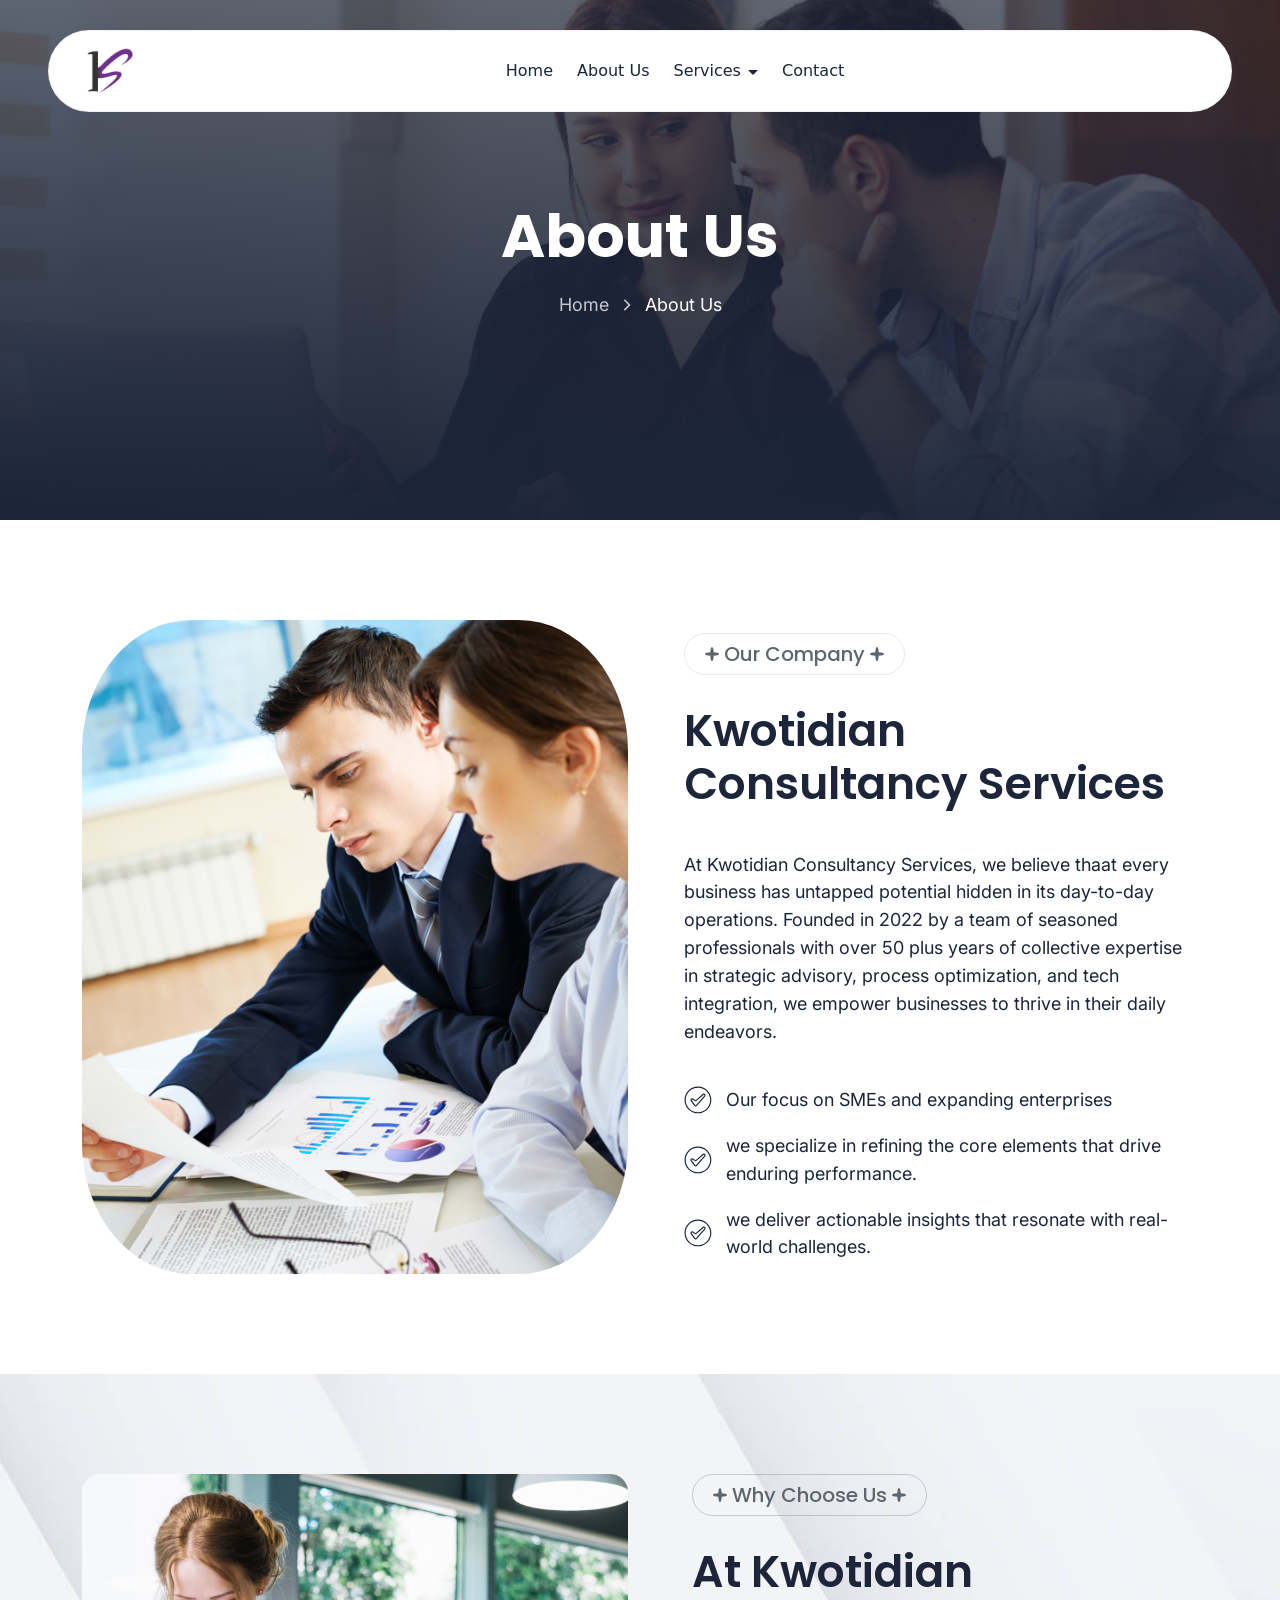
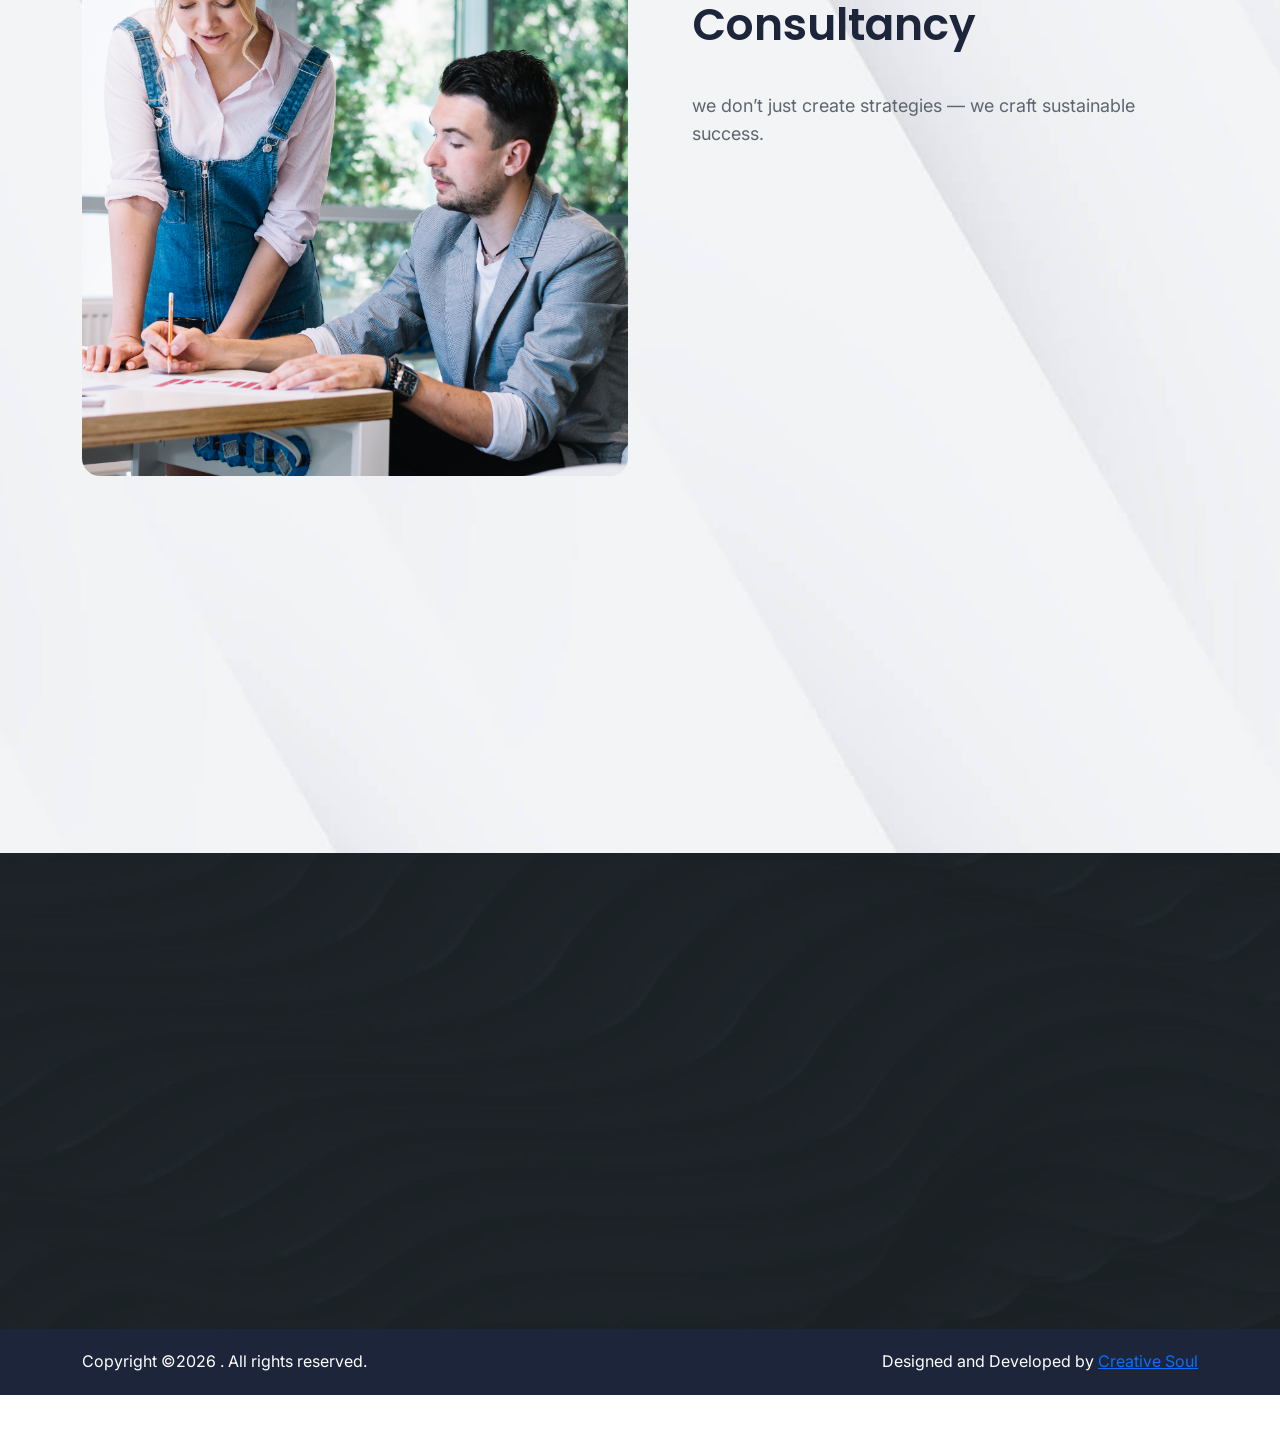
==== commit e1180cef: "before client" ====
--- a/about.html
+++ b/about.html
@@ -2,7 +2,7 @@
 <html lang="en" class="no-js">
   
  <meta http-equiv="content-type" content="text/html;charset=utf-8" /> 
-    <title>Consulo Creative Business Consulting Template</title>
+    <title>About || Kwotidian Consultancy</title>
     <link
       rel="shortcut icon"
       href="assets/img/favicon.png"
@@ -209,7 +209,11 @@
                   <div class="header-submenu menu-absolute submenu-color">
                     <ul class="list-unstyled">
                       <li class="nav-item">
-                        <a class="menu-link" href="service-details">Service Detail</a>
+                       <a class="menu-link" href="strategic-business-development">Strategic Business Development</a>
+                        <a class="menu-link" href="process-optimization">Process Optimization</a>
+                        <a class="menu-link" href="technology-enablement">Technology Enablement</a>
+                        <a class="menu-link" href="finance-optimizationt">Finance Optimizationt</a>
+                        <a class="menu-link" href="talent-organizational-development">Talent & Organizational Development</a>
                       </li>
                     </ul>
                   </div>
@@ -255,11 +259,11 @@
         <picture class="media media-bg">
           <source
             media="(max-width: 575px)"
-            srcset="assets/img/banner/page-banner-575.jpg"
+            srcset=" assets/img/banner/page-banner.jpg"
          >
           <source
             media="(max-width: 991px)"
-            srcset="assets/img/banner/page-banner-991.jpg"
+            srcset=" assets/img/banner/page-banner.jpg"
          >
           <img
             src="assets/img/banner/page-banner.jpg"
@@ -314,14 +318,13 @@
         </div>
       </div>
 
-      <!-- Image Text -->
       <div class="image-text mt-100">
         <div class="container">
           <div class="grid lg:grid-cols-2 lg:gap-1 items-center">
             <div class="lg:col-span-1 col-span-2">
               <div class="media-wrap" data-aos="zoom-in-up">
                 <img
-                  src="assets/img/image-text/img1.png"
+                  src="assets/img/image-text/img1.jpg"
                   width="992"
                   height="863"
                   loading="lazy"
@@ -378,10 +381,10 @@
                   </svg>
                 </div>
                 <h2 class="heading text-50" data-aos="fade-up">
-                  Lorem ipsum dolor sit.
+               Kwotidian Consultancy Services
                 </h2>
                 <div class="text text-18" data-aos="fade-up">
-                 Lorem ipsum dolor sit amet, consectetur adipisicing elit. Odit doloremque quia aliquid eligendi sed distinctio dolor ipsum debitis labore. Magni.
+            At Kwotidian Consultancy Services, we believe thaat every business has untapped potential hidden in its day-to-day operations. Founded in 2022 by a team of seasoned professionals with over 50 plus years of collective expertise in strategic advisory, process optimization, and tech integration, we empower businesses to thrive in their daily endeavors.
                 </div>
                 <ul class="text-lists list-unstyled">
                   <li class="text-item text text-18" data-aos="fade-up">
@@ -418,7 +421,7 @@
                         </clipPath>
                       </defs>
                     </svg>
-                   Lorem ipsum dolor sit amet consectetur.
+                   Our focus on SMEs and expanding enterprises
                   </li>
                   <li class="text-item text text-18" data-aos="fade-up">
                     <svg
@@ -454,7 +457,8 @@
                         </clipPath>
                       </defs>
                     </svg>
-                    Lorem ipsum dolor sit amet.
+                   we specialize in refining the core elements that drive enduring performance.
+
                   </li>
                   <li class="text-item text text-18" data-aos="fade-up">
                     <svg
@@ -490,12 +494,12 @@
                         </clipPath>
                       </defs>
                     </svg>
-                  Lorem ipsum dolor sit amet.
+                  we deliver actionable insights that resonate with real-world challenges. 
                   </li>
                 </ul>
-                <div class="buttons" data-aos="fade-up">
+                <!-- <div class="buttons" data-aos="fade-up">
                   <a
-                    href="about.html"
+                    href="about"
                     class="button button--primary"
                     aria-label="More About Us"
                   >
@@ -516,7 +520,7 @@
                       </svg>
                     </span>
                   </a>
-                </div>
+                </div> -->
               </div>
             </div>
           </div>
@@ -603,14 +607,14 @@
                     </svg>
                   </div>
                   <h2 class="heading text-50" data-aos="fade-up">
-                   Lorem ipsum dolor sit amet consectetur adipisicing.
+                  At Kwotidian Consultancy
                   </h2>
                   <p class="text text-18" data-aos="fade-up">
-                   Lorem ipsum dolor sit amet, consectetur adipisicing elit. Fuga omnis dolorum, hic ipsam quis quas saepe culpa.
+                   we don’t just create strategies — we craft sustainable success.
                   </p>
                   <div class="buttons" data-aos="fade-up">
                     <a
-                      href="about.html"
+                      href="about"
                       class="button button--primary"
                       aria-label="More About Us"
                     >
@@ -703,7 +707,7 @@
                     </div>
                     <div class="content">
                       <h2 class="heading text-20 fw-700">Our Mission</h2>
-                      <p class="text text-16">Lorem ipsum dolor sit amet consectetur adipisicing elit. Veniam officia iusto quos placeat quasi.p>
+                      <p class="text text-16">Transforming daily challenges into strategic opportunities through smart consulting, technology, and people-driven solutions</p>
                     </div>
                   </div>
                 </div>
@@ -728,7 +732,7 @@
                     </div>
                     <div class="content">
                       <h2 class="heading text-20 fw-700">Our Vision</h2>
-                      <p class="text text-16">Lorem ipsum dolor sit amet consectetur adipisicing elit. Vero quibusdam amet unde sit in.</p>
+                      <p class="text text-16">Empowering businesses worldwide to achieve everyday excellence through innovation, insight, and sustainable growth.</p>
                     </div>
                   </div>
                 </div>
@@ -748,8 +752,9 @@
                       </svg>
                     </div>
                     <div class="content">
-                      <h2 class="heading text-20 fw-700">Our Awards</h2>
-                      <p class="text text-16">Lorem, ipsum dolor sit amet consectetur adipisicing elit. Eveniet sapiente natus corrupti deleniti praesentium.</p>
+                      <h2 class="heading text-20 fw-700">Proven
+Impact</h2>
+                      <p class="text text-16">Delivering measurable results through data-driven strategies, seamless execution, and consistent client success stories.</p>
                     </div>
                   </div>
                 </div>
@@ -772,7 +777,7 @@
     </main>
 
     <!-- Footer -->
- <footer>
+   <footer>
     <!-- Footer Main -->
     <div class="footer-main bg-contain" style="background-image: url(assets/img/footer/footer-bg-large.jpg)">
       <div class="footer-top">
@@ -784,15 +789,17 @@
               <div class="footer-widget footer-widget-brand" data-aos="fade-up" data-aos-anchor=".footer-top">
                 <div class="widget-heading heading text-22">Address</div>
                 <p class="text text-16">
-                  Creative Soul specializes in crafting innovative digital experiences — from UI/UX design to web and
-                  app development.
-                  We build modern, scalable, and visually stunning solutions tailored for your brand.
+                   <b>Email:  </b>contact@kwotidian.com <br> <br>
+                    <b>Phone:</b> +1 (987) 654-3210 <br> <br>
+                 <b>  Location:</b> 456 Innovation Blvd, Suite 200, City, State, ZIP  
+                  
+                  
                 </p>
 
                 <!-- Social Media Icons -->
                 <ul class="social-icons list-unstyled mt-4" data-aos="fade-up" data-aos-anchor=".footer-top">
                   <li>
-                    <a class="social-link text" href="#">
+                    <a class="social-link text" href="index">
                       <svg width="10" height="18" viewBox="0 0 10 18" fill="none" xmlns="http://www.w3.org/2000/svg">
                         <path
                           d="M6.66634 10.2552H8.74967L9.58301 6.92188H6.66634V5.25521C6.66634 4.39739 6.66634 3.58854 8.33301 3.58854H9.58301V0.788625C9.31159 0.752583 8.28551 0.671875 7.20209 0.671875C4.94001 0.671875 3.33301 2.05259 3.33301 4.5883V6.92188H0.833008V10.2552H3.33301V17.3385H6.66634V10.2552Z"
@@ -802,7 +809,7 @@
                     </a>
                   </li>
                   <li>
-                    <a class="social-link text" href="#">
+                    <a class="social-link text" href="index">
                       <svg width="17" height="16" viewBox="0 0 17 16" fill="none" xmlns="http://www.w3.org/2000/svg">
                         <path
                           d="M3.78357 2.16742C3.78326 2.84601 3.37157 3.45666 2.74262 3.71142C2.11367 3.96619 1.39306 3.81419 0.920587 3.32711C0.448112 2.84001 0.318129 2.11511 0.59192 1.49421C0.86572 0.873305 1.48862 0.480397 2.1669 0.500755C3.0678 0.527797 3.78398 1.26612 3.78357 2.16742ZM3.83357 5.06742H0.500237V15.5007H3.83357V5.06742ZM9.10025 5.06742H5.78357V15.5007H9.06692V10.0257C9.06692 6.97573 13.0419 6.6924 13.0419 10.0257V15.5007H16.3336V8.8924C16.3336 3.75075 10.4503 3.94242 9.06692 6.4674L9.10025 5.06742Z"
@@ -812,7 +819,7 @@
                     </a>
                   </li>
                   <li>
-                    <a class="social-link text" href="#">
+                    <a class="social-link text" href="index">
                       <svg width="18" height="14" viewBox="0 0 18 14" fill="none" xmlns="http://www.w3.org/2000/svg">
                         <path
                           d="M17.5104 1.71289C16.8743 1.9943 16.1996 2.17914 15.5088 2.26127C16.2366 1.82561 16.7812 1.14026 17.0411 0.332886C16.3573 0.739186 15.6088 1.02515 14.8282 1.17835C14.1693 0.475394 13.2483 0.0770356 12.2848 0.0781272C10.3605 0.0781272 8.79975 1.63835 8.79975 3.56354C8.79975 3.83666 8.83109 4.10153 8.88967 4.35709C5.99206 4.21121 3.42506 2.82455 1.70565 0.715686C1.39608 1.24757 1.23338 1.85216 1.2342 2.46757C1.2342 3.67667 1.84967 4.74388 2.78458 5.36868C2.23115 5.35118 1.6899 5.20171 1.20599 4.93262C1.20545 4.94726 1.20545 4.9619 1.20545 4.97574C1.20545 6.66484 2.40683 8.07384 4.00166 8.39376C3.70234 8.47476 3.3936 8.51568 3.08352 8.51543C2.85831 8.51543 2.63976 8.49468 2.42733 8.45393C2.8711 9.83826 4.15739 10.8461 5.683 10.8738C4.44845 11.8427 2.92391 12.3683 1.35453 12.3661C1.07677 12.3663 0.799246 12.3499 0.523438 12.3171C2.1167 13.3413 3.97127 13.8849 5.86535 13.8829C12.2763 13.8829 15.7817 8.57243 15.7817 3.9671C15.7817 3.81643 15.778 3.66523 15.7713 3.51615C16.4536 3.02322 17.0425 2.41257 17.5104 1.71289Z"
@@ -822,7 +829,7 @@
                     </a>
                   </li>
                   <li>
-                    <a class="social-link text" href="#">
+                    <a class="social-link text" href="index">
                       <svg width="18" height="18" viewBox="0 0 18 18" fill="none" xmlns="http://www.w3.org/2000/svg">
                         <path
                           d="M9.85724 0.671875C10.7951 0.673425 11.2703 0.678392 11.681 0.690617L11.8427 0.6959C12.0296 0.702542 12.2139 0.710875 12.4362 0.721292C13.3229 0.762267 13.9278 0.902542 14.4591 1.10879C15.0083 1.3206 15.4722 1.60671 15.9354 2.06991C16.3979 2.5331 16.6841 2.99837 16.8966 3.54629C17.1021 4.07685 17.2424 4.68241 17.2841 5.56921C17.294 5.79143 17.302 5.97577 17.3086 6.16263L17.3138 6.32437C17.326 6.73499 17.3316 7.21032 17.3333 8.14818L17.334 8.76952C17.3341 8.84543 17.3341 8.92377 17.3341 9.0046L17.334 9.23968L17.3335 9.8611C17.3319 10.7989 17.327 11.2743 17.3147 11.6848L17.3094 11.8466C17.3028 12.0335 17.2945 12.2178 17.2841 12.44C17.2431 13.3268 17.1021 13.9317 16.8966 14.4629C16.6847 15.0123 16.3979 15.4762 15.9354 15.9393C15.4722 16.4018 15.0062 16.6879 14.4591 16.9004C13.9278 17.106 13.3229 17.2463 12.4362 17.2879C12.2139 17.2978 12.0296 17.3059 11.8427 17.3124L11.681 17.3177C11.2703 17.3299 10.7951 17.3354 9.85724 17.3373L9.23582 17.3379C9.1599 17.3379 9.08157 17.3379 9.00074 17.3379H8.76565L8.14424 17.3373C7.2064 17.3358 6.73109 17.3309 6.32046 17.3186L6.15873 17.3134C5.97185 17.3067 5.78752 17.2983 5.5653 17.2879C4.67849 17.247 4.07433 17.106 3.54239 16.9004C2.99377 16.6887 2.52919 16.4018 2.06599 15.9393C1.6028 15.4762 1.31739 15.0102 1.10489 14.4629C0.898636 13.9317 0.759052 13.3268 0.717386 12.44C0.707486 12.2178 0.69941 12.0335 0.692869 11.8466L0.687627 11.6848C0.675435 11.2743 0.669877 10.7989 0.668077 9.8611L0.667969 8.14818C0.669519 7.21032 0.674477 6.73499 0.686702 6.32437L0.691994 6.16263C0.698635 5.97577 0.706969 5.79143 0.717386 5.56921C0.758352 4.68171 0.898636 4.07754 1.10489 3.54629C1.31669 2.99768 1.6028 2.5331 2.06599 2.06991C2.52919 1.60671 2.99447 1.32129 3.54239 1.10879C4.07364 0.902542 4.6778 0.762958 5.5653 0.721292C5.78752 0.7114 5.97185 0.703325 6.15873 0.696783L6.32046 0.691542C6.73109 0.679342 7.2064 0.673783 8.14424 0.671983L9.85724 0.671875ZM9.00074 4.83796C6.6983 4.83796 4.83405 6.70423 4.83405 9.0046C4.83405 11.307 6.70033 13.1713 9.00074 13.1713C11.3032 13.1713 13.1674 11.305 13.1674 9.0046C13.1674 6.70221 11.3011 4.83796 9.00074 4.83796Z"
@@ -853,12 +860,12 @@
             <div class="max-md:col-span-12 max-lg:col-span-3">
               <div class="footer-widget footer-widget-menu" data-aos="fade-up" data-aos-anchor=".footer-top">
                 <div class="widget-heading heading text-22">Services</div>
-                <ul class="footer-menu list-unstyled">
-                  <li><a href="#" class="text text-16 link">UIUXDesign</a></li>
-                  <li><a href="#" class="text text-16 link">AppDevelopment</a></li>
-                  <li><a href="#" class="text text-16 link">DigitalMarketing</a></li>
-                  <li><a href="#" class="text text-16 link">WebDevelopment</a></li>
-                  <li><a href="#" class="text text-16 link">CyberSecurity</a></li>
+                  <ul class="footer-menu list-unstyled">
+                  <li><a href="#" class="text text-16 link">Strategic Business Development</a></li>
+                  <li><a href="#" class="text text-16 link">Process Optimization</a></li>
+                  <li><a href="#" class="text text-16 link">Technology Enablement</a></li>
+                  <li><a href="#" class="text text-16 link">Finance Optimizationt</a></li>
+                  <li><a href="#" class="text text-16 link">Talent & Organizational Development</a></li>
                 </ul>
               </div>
             </div>
--- a/assets/css/style.css
+++ b/assets/css/style.css
@@ -2225,8 +2225,10 @@
   position: relative; }
 
 .image-text .media-wrap img {
-  -o-object-fit: contain;
-  object-fit: contain; }
+   height: auto;
+   border-radius: 20%;
+}
+
 
 .list-block .text-item {
   -webkit-box-orient: vertical;
